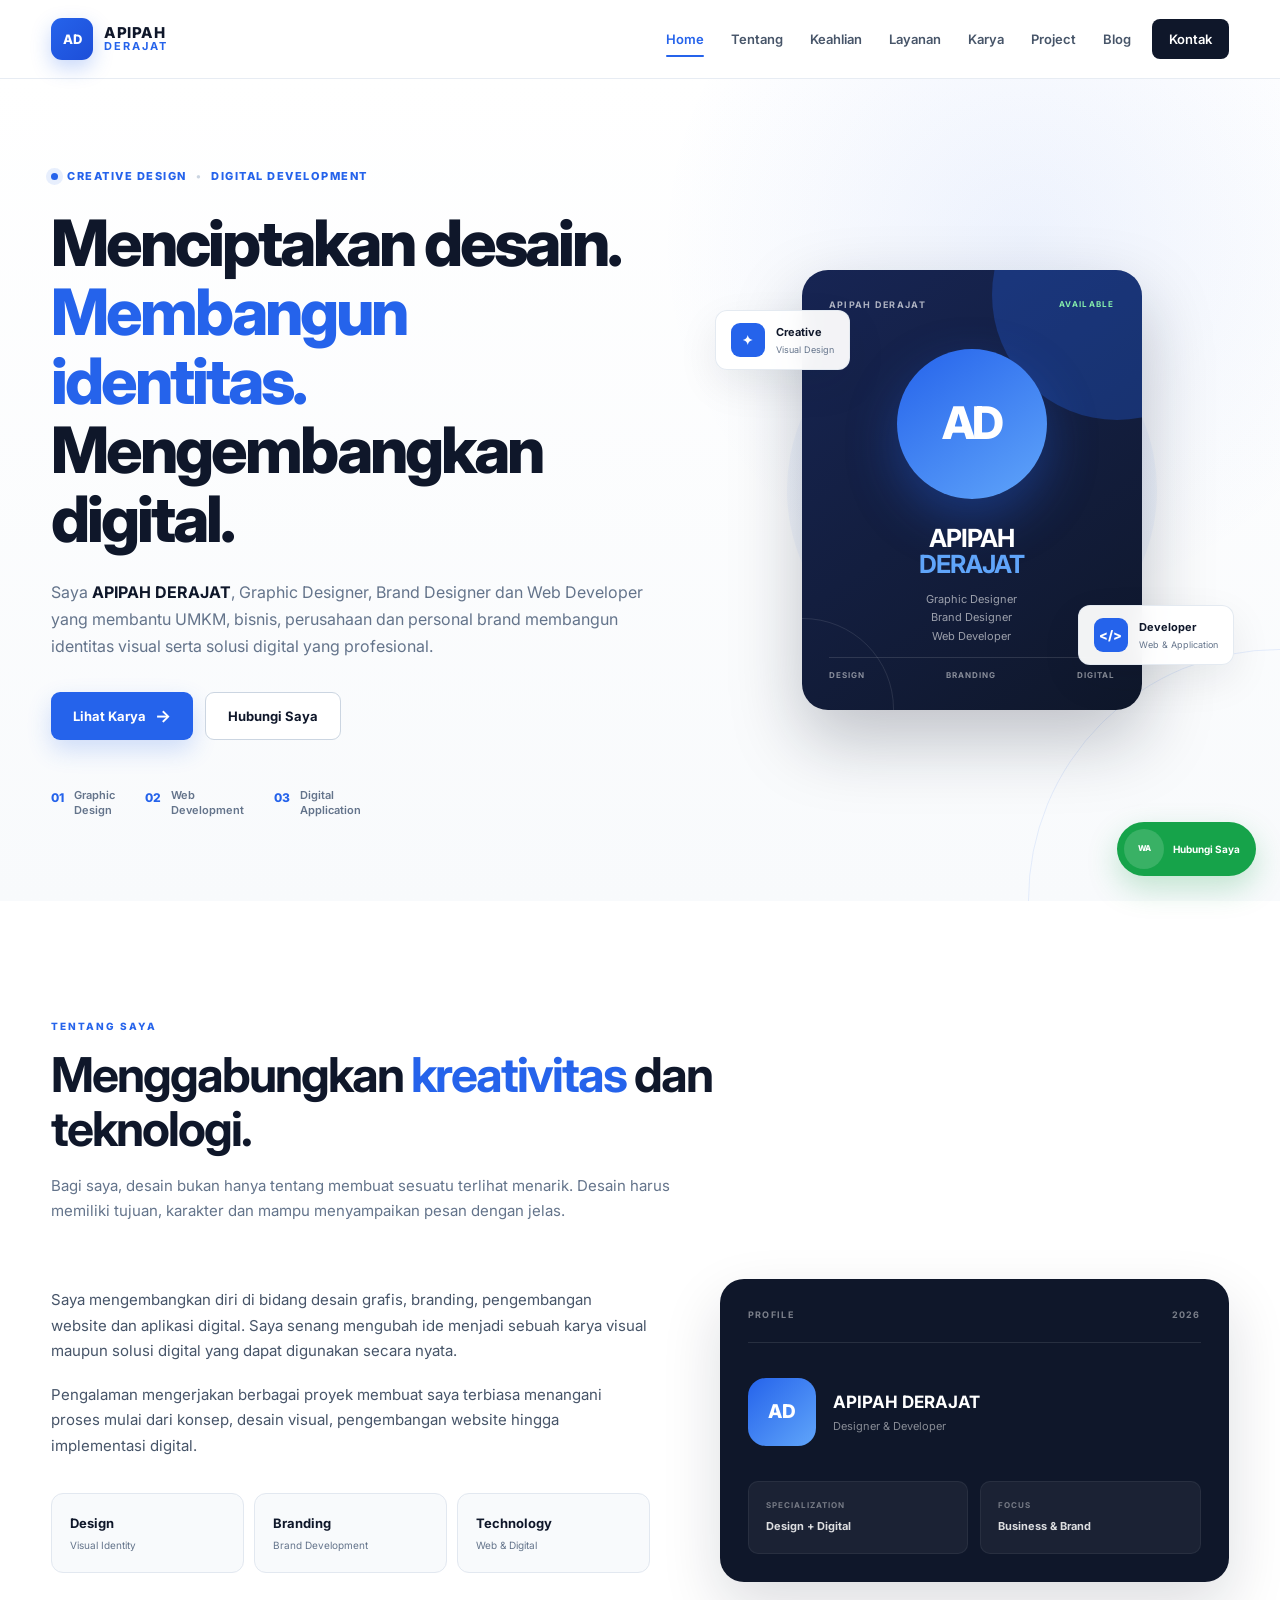
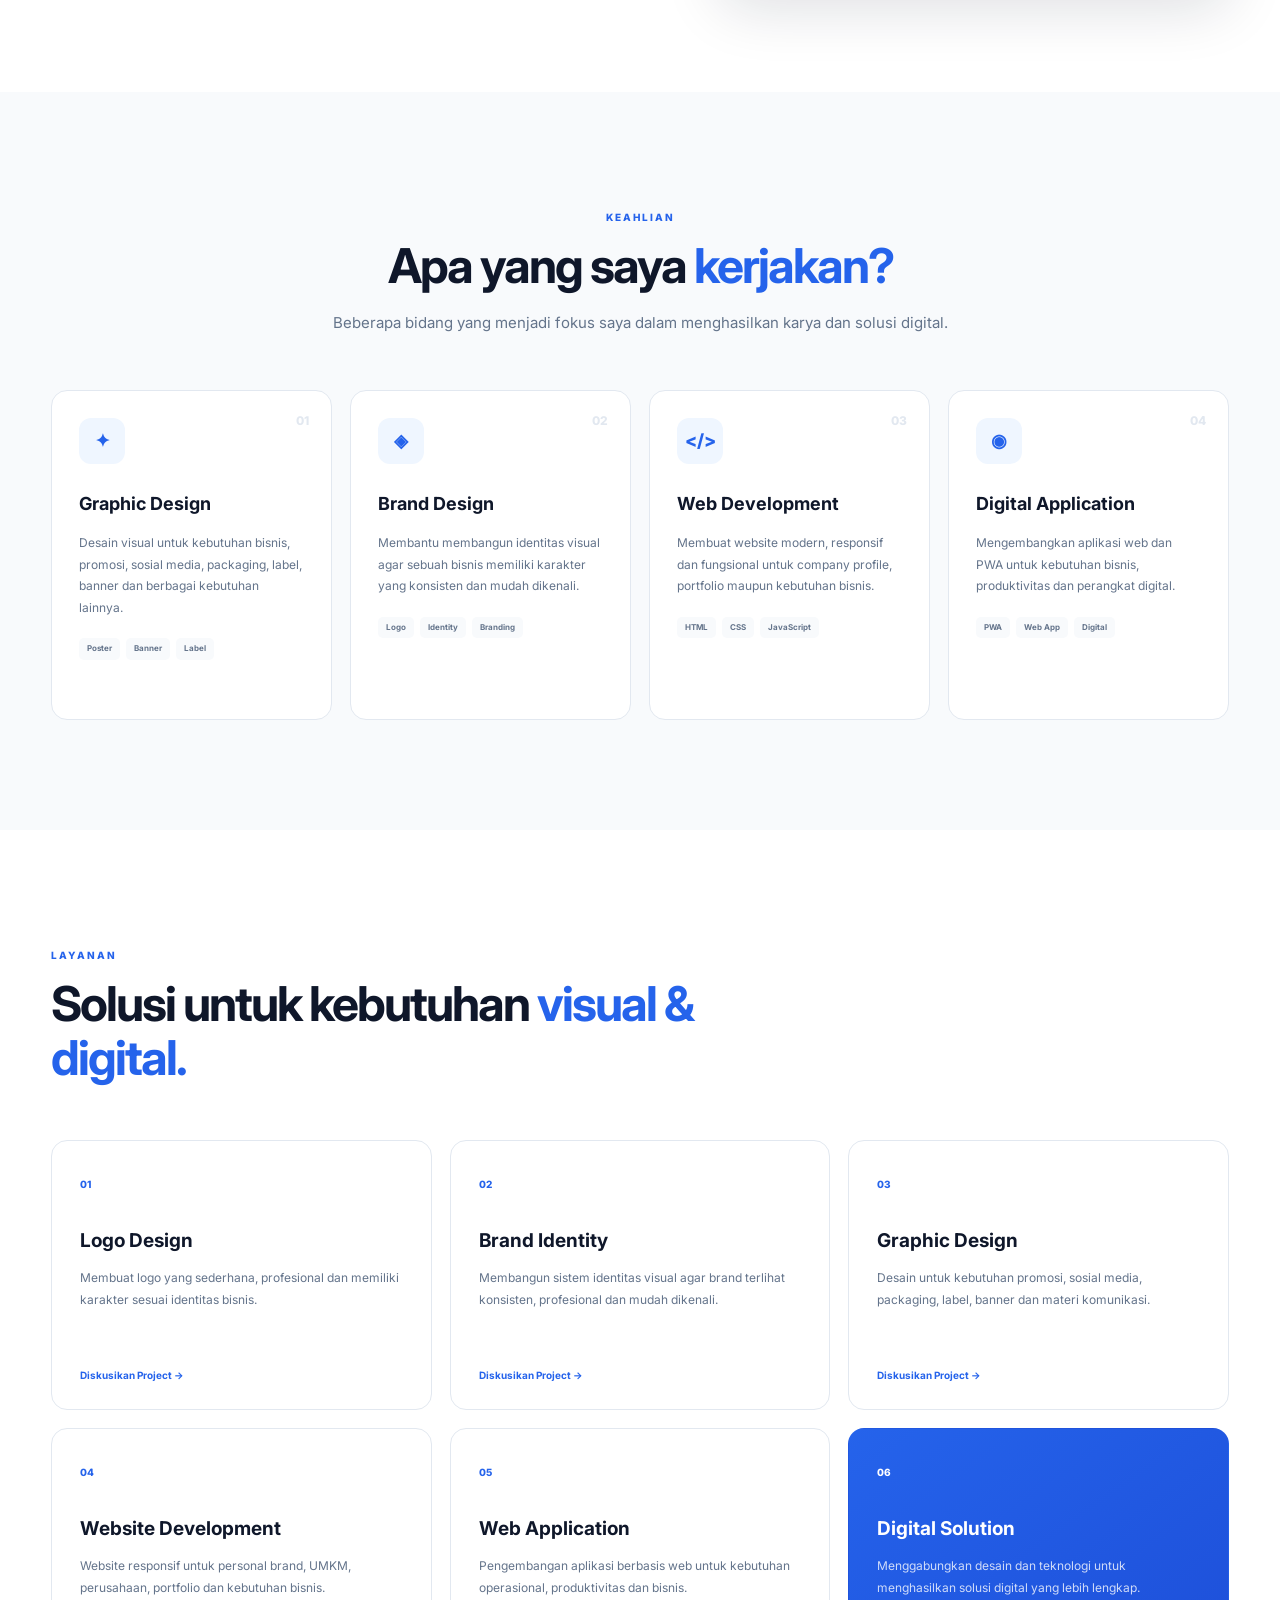
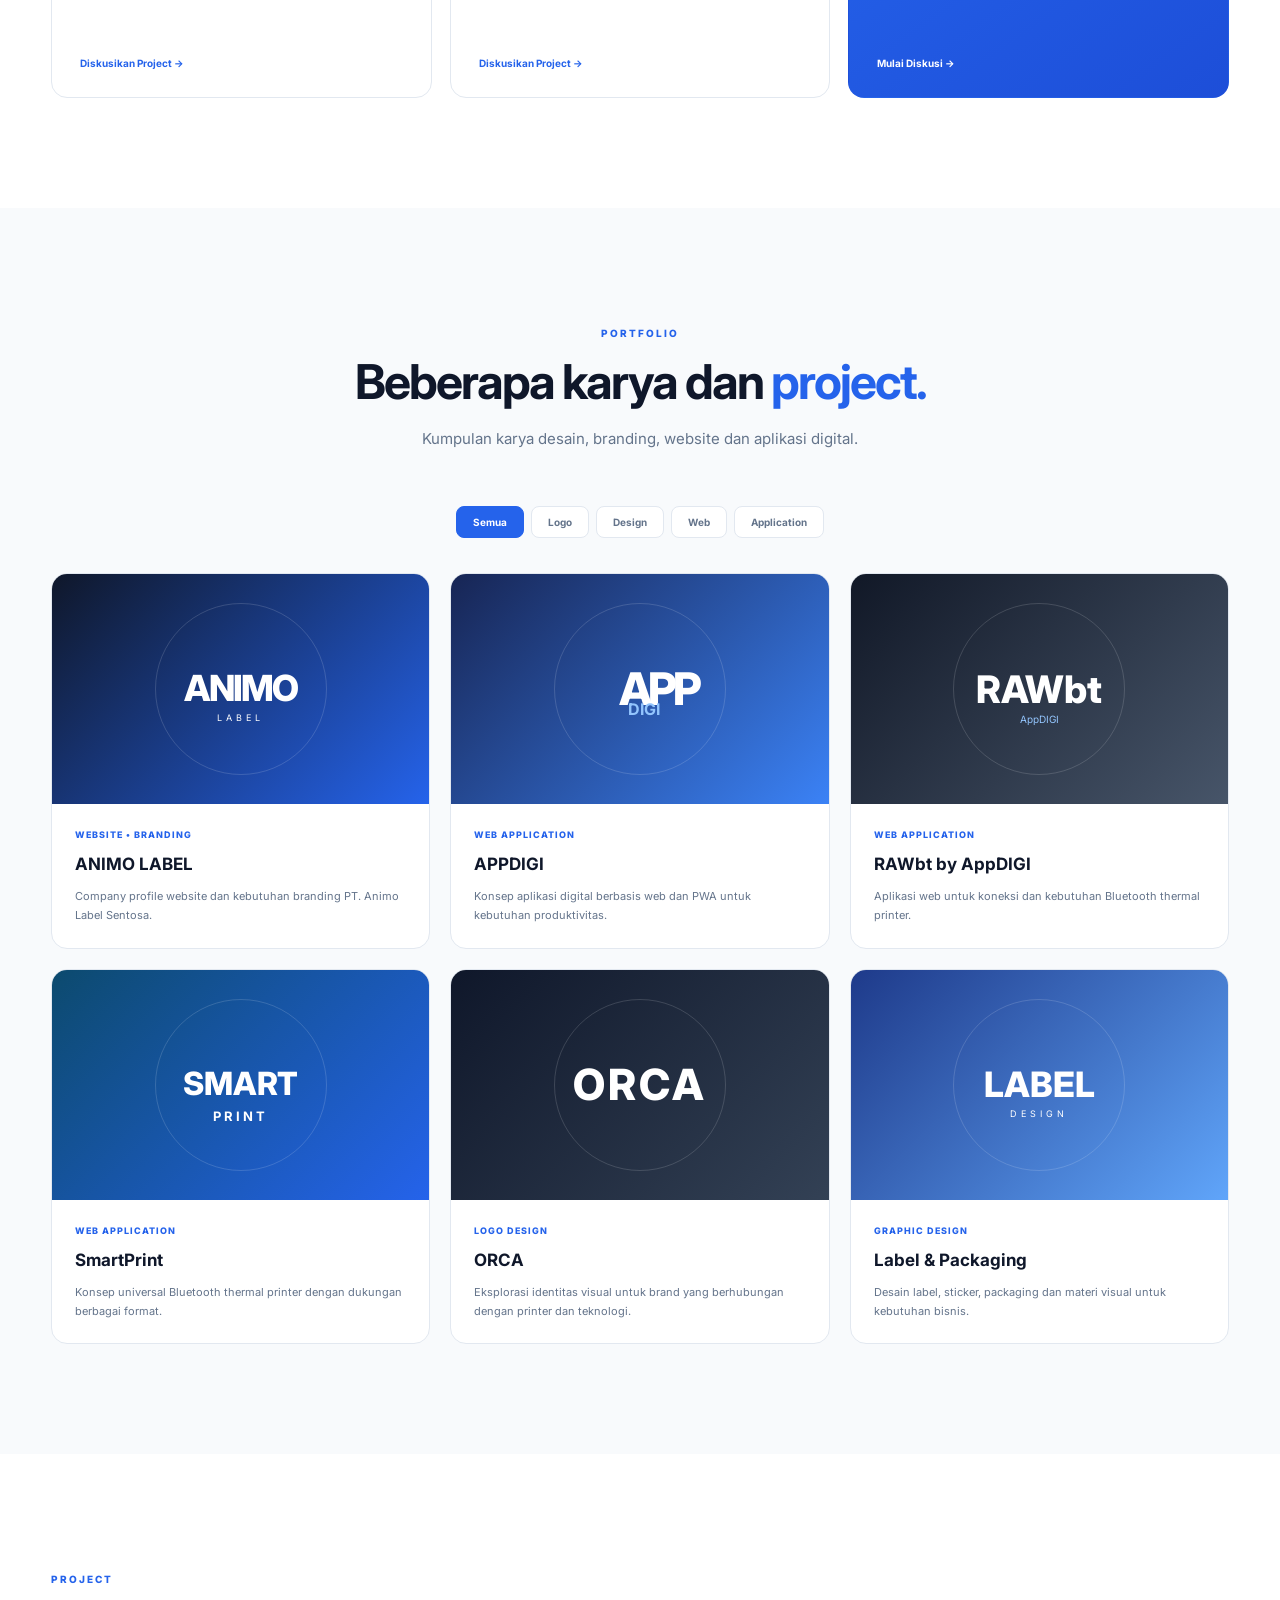
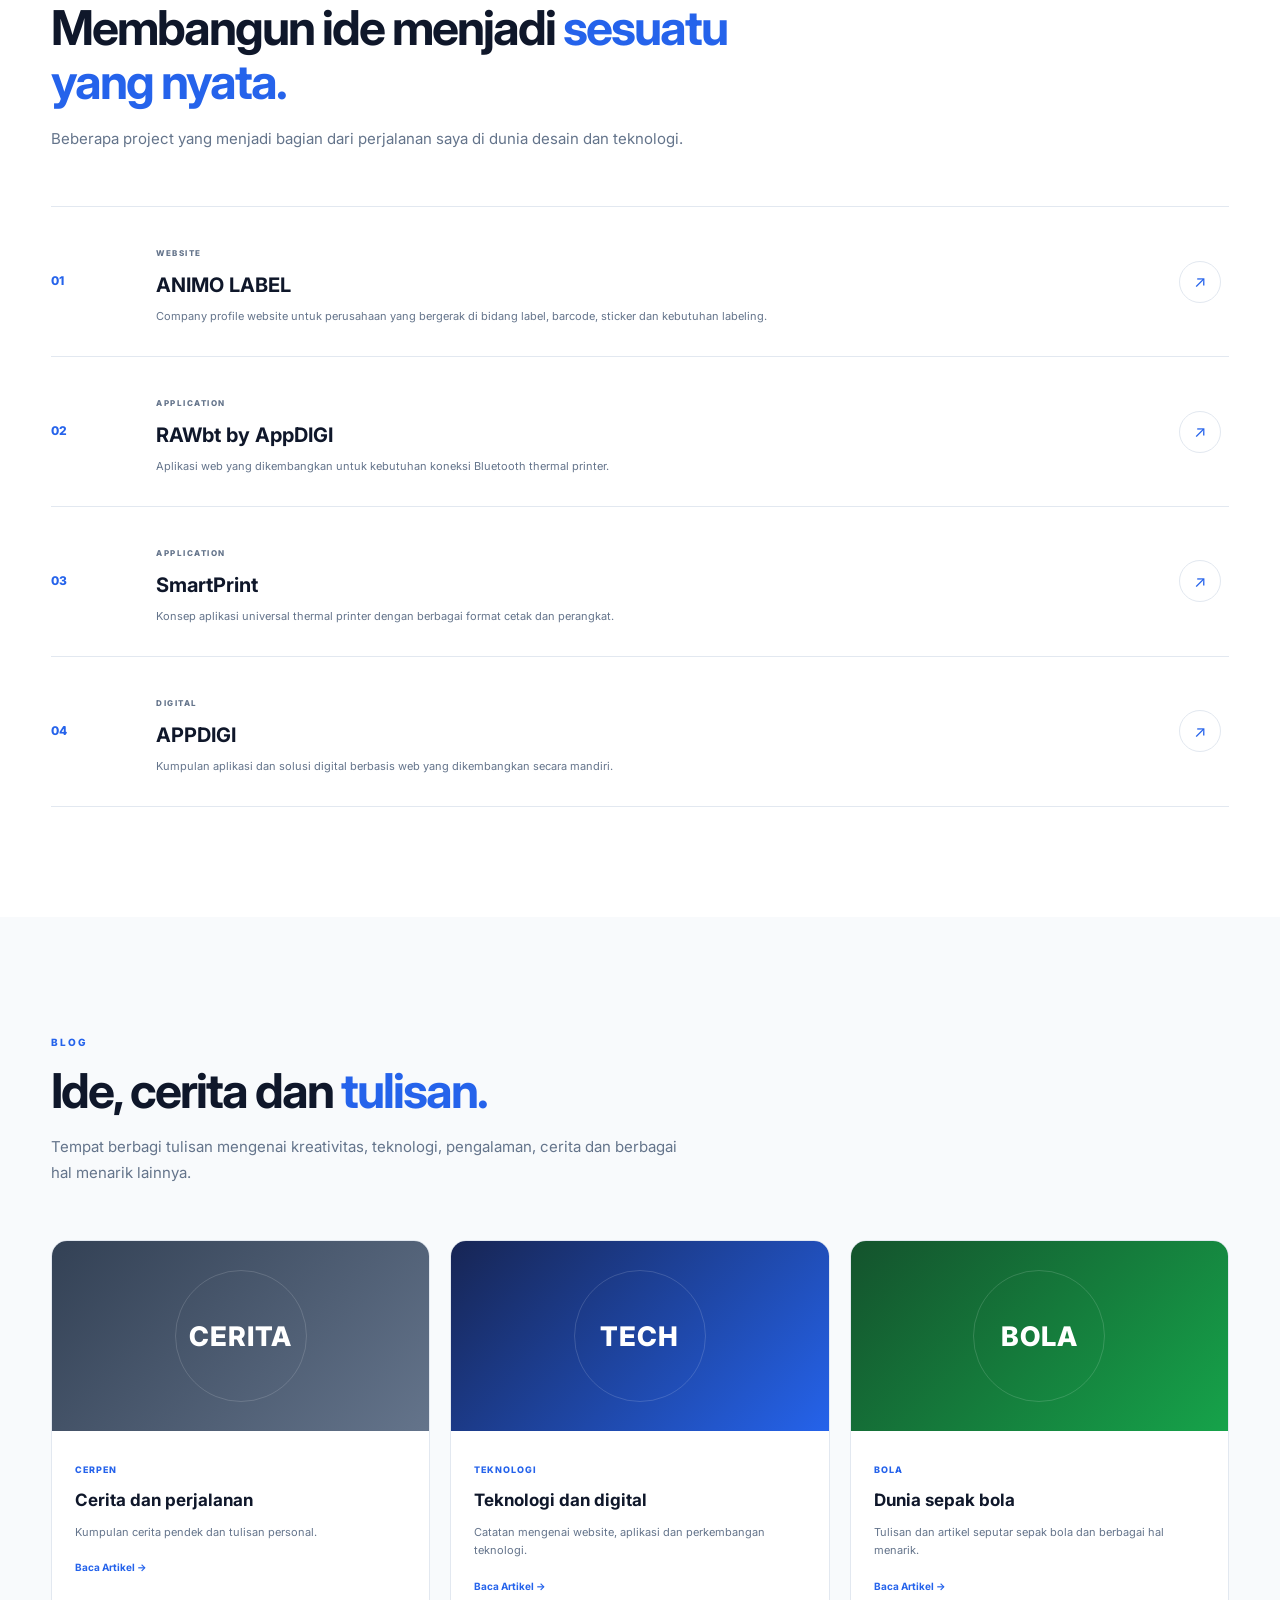
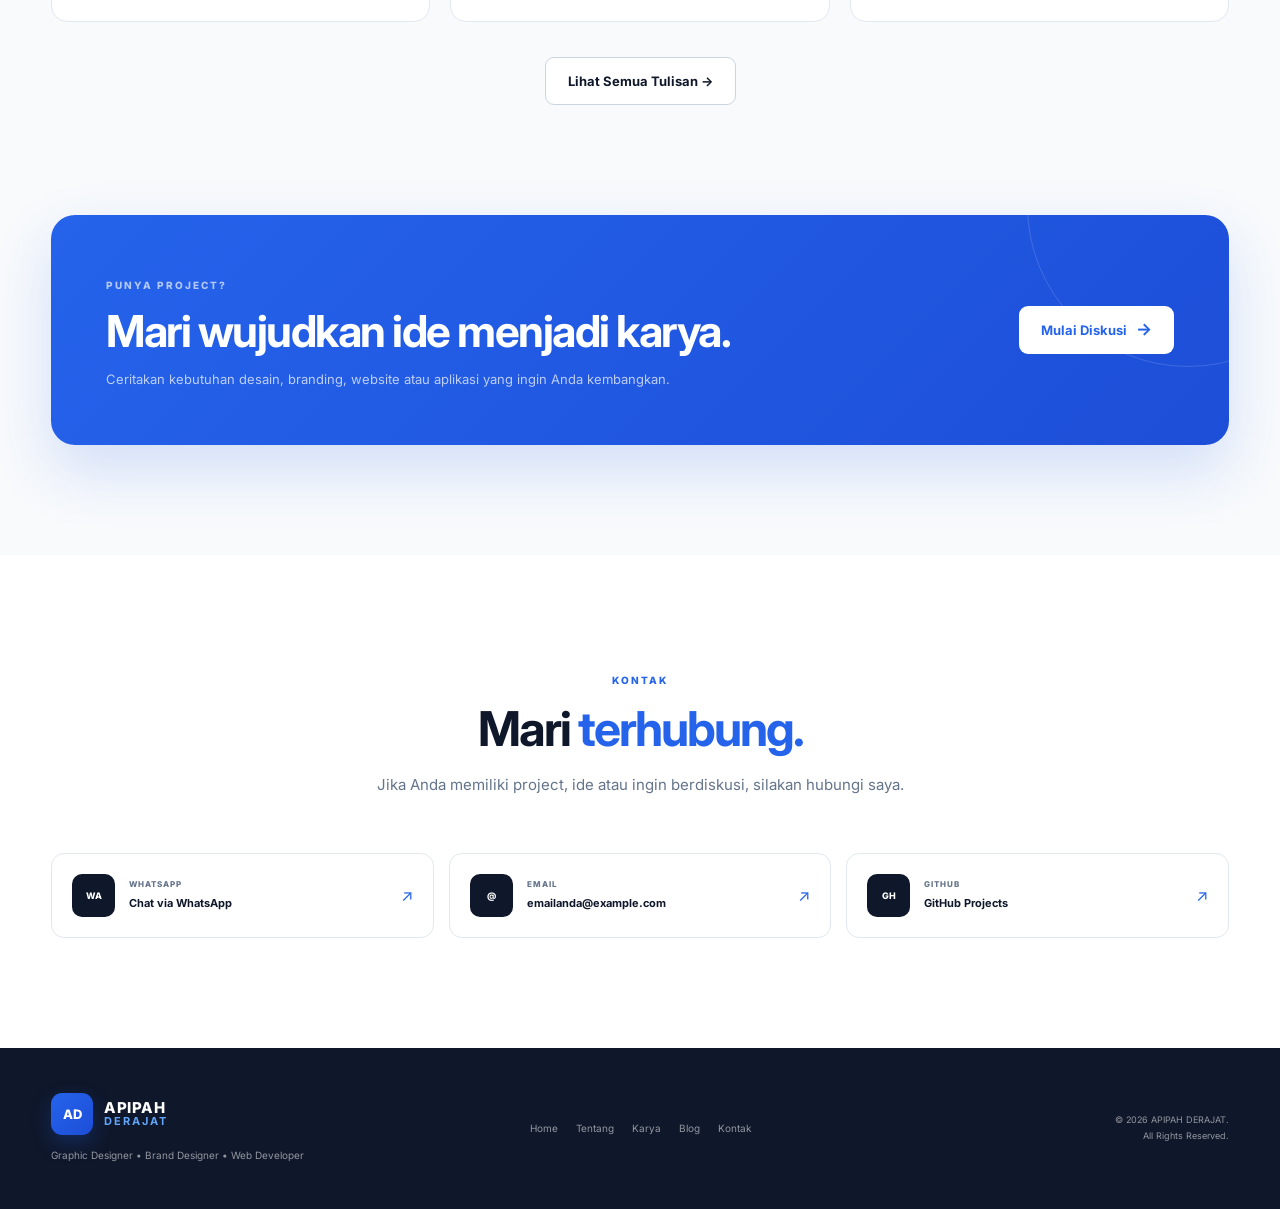
==== index.html @ fd5bb594 "Add files via upload" ====
<!DOCTYPE html>
<html lang="id">
<head>
    <meta charset="UTF-8">

    <meta name="viewport"
          content="width=device-width, initial-scale=1.0">

    <meta name="description"
          content="APIPAH DERAJAT - Graphic Designer, Brand Designer, Web Developer dan Digital Creator.">

    <meta name="keywords"
          content="Apipah Derajat, Graphic Designer, Brand Designer, Web Developer, Digital Creator, Logo Design, Branding, Website">

    <meta name="author"
          content="APIPAH DERAJAT">

    <meta name="theme-color"
          content="#2563eb">

    <title>
        APIPAH DERAJAT | Graphic Designer & Web Developer
    </title>

    <!--
    ============================================================
    GOOGLE FONT
    ============================================================
    -->

    <link rel="preconnect"
          href="https://fonts.googleapis.com">

    <link rel="preconnect"
          href="https://fonts.gstatic.com"
          crossorigin>

    <link href="https://fonts.googleapis.com/css2?family=Inter:wght@400;500;600;700;800&display=swap"
          rel="stylesheet">


    <!--
    ============================================================
    CSS
    ============================================================
    -->

    <link rel="stylesheet"
          href="style.css">

</head>


<body>


<!-- =========================================================
     HEADER
========================================================= -->

<header class="site-header">

    <div class="container header-container">


        <!-- BRAND -->

        <a href="#home"
           class="brand">

            <div class="brand-mark">
                AD
            </div>

            <div class="brand-text">

                <strong>
                    APIPAH
                </strong>

                <span>
                    DERAJAT
                </span>

            </div>

        </a>


        <!-- NAVIGATION -->

        <nav class="main-nav"
             id="mainNav">

            <a href="#home"
               class="nav-link active">
                Home
            </a>

            <a href="#tentang"
               class="nav-link">
                Tentang
            </a>

            <a href="#keahlian"
               class="nav-link">
                Keahlian
            </a>

            <a href="#layanan"
               class="nav-link">
                Layanan
            </a>

            <a href="#karya"
               class="nav-link">
                Karya
            </a>

            <a href="#project"
               class="nav-link">
                Project
            </a>

            <a href="blog.html"
               class="nav-link">
                Blog
            </a>

            <a href="#kontak"
               class="nav-link nav-contact">
                Kontak
            </a>

        </nav>


        <!-- MOBILE MENU -->

        <button class="menu-toggle"
                id="menuToggle"
                aria-label="Buka menu">

            <span></span>
            <span></span>
            <span></span>

        </button>

    </div>

</header>



<!-- =========================================================
     HERO
========================================================= -->

<main>


<section class="hero"
         id="home">

    <div class="container hero-container">


        <!-- HERO CONTENT -->

        <div class="hero-content">


            <div class="hero-eyebrow">

                <span class="eyebrow-dot"></span>

                CREATIVE DESIGN
                <span>•</span>
                DIGITAL DEVELOPMENT

            </div>


            <h1>

                Menciptakan desain.
                <span>
                    Membangun identitas.
                </span>
                Mengembangkan digital.

            </h1>


            <p class="hero-description">

                Saya <strong>APIPAH DERAJAT</strong>,
                Graphic Designer, Brand Designer dan Web Developer
                yang membantu UMKM, bisnis, perusahaan dan personal brand
                membangun identitas visual serta solusi digital yang
                profesional.

            </p>


            <!-- HERO BUTTON -->

            <div class="hero-actions">

                <a href="#karya"
                   class="btn btn-primary">

                    Lihat Karya

                    <span>→</span>

                </a>


                <a href="#kontak"
                   class="btn btn-outline">

                    Hubungi Saya

                </a>

            </div>


            <!-- HERO STATS -->

            <div class="hero-stats">


                <div class="hero-stat">

                    <strong>
                        01
                    </strong>

                    <span>
                        Graphic<br>
                        Design
                    </span>

                </div>


                <div class="hero-stat">

                    <strong>
                        02
                    </strong>

                    <span>
                        Web<br>
                        Development
                    </span>

                </div>


                <div class="hero-stat">

                    <strong>
                        03
                    </strong>

                    <span>
                        Digital<br>
                        Application
                    </span>

                </div>


            </div>

        </div>



        <!-- HERO VISUAL -->

        <div class="hero-visual">


            <div class="hero-glow"></div>


            <div class="profile-card">


                <div class="profile-top">

                    <span>
                        APIPAH DERAJAT
                    </span>

                    <span class="profile-status">
                        AVAILABLE
                    </span>

                </div>


                <div class="profile-logo">

                    <span>
                        AD
                    </span>

                </div>


                <div class="profile-name">

                    <h2>
                        APIPAH
                        <span>
                            DERAJAT
                        </span>
                    </h2>

                    <p>
                        Graphic Designer
                        <br>
                        Brand Designer
                        <br>
                        Web Developer
                    </p>

                </div>


                <div class="profile-line"></div>


                <div class="profile-footer">

                    <span>
                        DESIGN
                    </span>

                    <span>
                        BRANDING
                    </span>

                    <span>
                        DIGITAL
                    </span>

                </div>

            </div>


            <div class="floating-card card-one">

                <span class="floating-icon">
                    ✦
                </span>

                <div>
                    <strong>
                        Creative
                    </strong>

                    <small>
                        Visual Design
                    </small>
                </div>

            </div>


            <div class="floating-card card-two">

                <span class="floating-icon">
                    &lt;/&gt;
                </span>

                <div>
                    <strong>
                        Developer
                    </strong>

                    <small>
                        Web & Application
                    </small>
                </div>

            </div>


        </div>

    </div>

</section>



<!-- =========================================================
     ABOUT
========================================================= -->

<section class="section about-section"
         id="tentang">

    <div class="container">


        <div class="section-heading">

            <span class="section-label">
                TENTANG SAYA
            </span>

            <h2>
                Menggabungkan
                <span>
                    kreativitas
                </span>
                dan teknologi.
            </h2>

            <p>
                Bagi saya, desain bukan hanya tentang membuat sesuatu
                terlihat menarik. Desain harus memiliki tujuan,
                karakter dan mampu menyampaikan pesan dengan jelas.
            </p>

        </div>


        <div class="about-grid">


            <div class="about-text">

                <p>
                    Saya mengembangkan diri di bidang desain grafis,
                    branding, pengembangan website dan aplikasi digital.
                    Saya senang mengubah ide menjadi sebuah karya visual
                    maupun solusi digital yang dapat digunakan secara nyata.
                </p>

                <p>
                    Pengalaman mengerjakan berbagai proyek membuat saya
                    terbiasa menangani proses mulai dari konsep,
                    desain visual, pengembangan website hingga
                    implementasi digital.
                </p>


                <div class="about-highlights">

                    <div>

                        <strong>
                            Design
                        </strong>

                        <span>
                            Visual Identity
                        </span>

                    </div>


                    <div>

                        <strong>
                            Branding
                        </strong>

                        <span>
                            Brand Development
                        </span>

                    </div>


                    <div>

                        <strong>
                            Technology
                        </strong>

                        <span>
                            Web & Digital
                        </span>

                    </div>

                </div>

            </div>



            <div class="about-card">

                <div class="about-card-top">

                    <span>
                        PROFILE
                    </span>

                    <span>
                        2026
                    </span>

                </div>


                <div class="about-card-main">

                    <div class="about-avatar">
                        AD
                    </div>

                    <div>

                        <h3>
                            APIPAH DERAJAT
                        </h3>

                        <p>
                            Designer & Developer
                        </p>

                    </div>

                </div>


                <div class="about-card-info">

                    <div>

                        <span>
                            SPECIALIZATION
                        </span>

                        <strong>
                            Design + Digital
                        </strong>

                    </div>


                    <div>

                        <span>
                            FOCUS
                        </span>

                        <strong>
                            Business & Brand
                        </strong>

                    </div>

                </div>

            </div>

        </div>

    </div>

</section>



<!-- =========================================================
     KEAHLIAN
========================================================= -->

<section class="section skills-section"
         id="keahlian">

    <div class="container">


        <div class="section-heading center">

            <span class="section-label">
                KEAHLIAN
            </span>

            <h2>
                Apa yang saya
                <span>
                    kerjakan?
                </span>
            </h2>

            <p>
                Beberapa bidang yang menjadi fokus saya
                dalam menghasilkan karya dan solusi digital.
            </p>

        </div>


        <div class="skills-grid">


            <!-- SKILL 01 -->

            <div class="skill-card">

                <div class="skill-number">
                    01
                </div>

                <div class="skill-icon">
                    ✦
                </div>

                <h3>
                    Graphic Design
                </h3>

                <p>
                    Desain visual untuk kebutuhan bisnis,
                    promosi, sosial media, packaging,
                    label, banner dan berbagai kebutuhan lainnya.
                </p>

                <div class="skill-tags">

                    <span>
                        Poster
                    </span>

                    <span>
                        Banner
                    </span>

                    <span>
                        Label
                    </span>

                </div>

            </div>



            <!-- SKILL 02 -->

            <div class="skill-card">

                <div class="skill-number">
                    02
                </div>

                <div class="skill-icon">
                    ◈
                </div>

                <h3>
                    Brand Design
                </h3>

                <p>
                    Membantu membangun identitas visual
                    agar sebuah bisnis memiliki karakter
                    yang konsisten dan mudah dikenali.
                </p>

                <div class="skill-tags">

                    <span>
                        Logo
                    </span>

                    <span>
                        Identity
                    </span>

                    <span>
                        Branding
                    </span>

                </div>

            </div>



            <!-- SKILL 03 -->

            <div class="skill-card">

                <div class="skill-number">
                    03
                </div>

                <div class="skill-icon">
                    &lt;/&gt;
                </div>

                <h3>
                    Web Development
                </h3>

                <p>
                    Membuat website modern, responsif dan
                    fungsional untuk company profile,
                    portfolio maupun kebutuhan bisnis.
                </p>

                <div class="skill-tags">

                    <span>
                        HTML
                    </span>

                    <span>
                        CSS
                    </span>

                    <span>
                        JavaScript
                    </span>

                </div>

            </div>



            <!-- SKILL 04 -->

            <div class="skill-card">

                <div class="skill-number">
                    04
                </div>

                <div class="skill-icon">
                    ◉
                </div>

                <h3>
                    Digital Application
                </h3>

                <p>
                    Mengembangkan aplikasi web dan PWA
                    untuk kebutuhan bisnis, produktivitas
                    dan perangkat digital.
                </p>

                <div class="skill-tags">

                    <span>
                        PWA
                    </span>

                    <span>
                        Web App
                    </span>

                    <span>
                        Digital
                    </span>

                </div>

            </div>

        </div>

    </div>

</section>



<!-- =========================================================
     LAYANAN
========================================================= -->

<section class="section services-section"
         id="layanan">

    <div class="container">


        <div class="section-heading">

            <span class="section-label">
                LAYANAN
            </span>

            <h2>
                Solusi untuk kebutuhan
                <span>
                    visual & digital.
                </span>
            </h2>

        </div>


        <div class="services-grid">


            <div class="service-card">

                <span class="service-number">
                    01
                </span>

                <h3>
                    Logo Design
                </h3>

                <p>
                    Membuat logo yang sederhana,
                    profesional dan memiliki karakter
                    sesuai identitas bisnis.
                </p>

                <a href="#kontak">
                    Diskusikan Project →
                </a>

            </div>



            <div class="service-card">

                <span class="service-number">
                    02
                </span>

                <h3>
                    Brand Identity
                </h3>

                <p>
                    Membangun sistem identitas visual
                    agar brand terlihat konsisten,
                    profesional dan mudah dikenali.
                </p>

                <a href="#kontak">
                    Diskusikan Project →
                </a>

            </div>



            <div class="service-card">

                <span class="service-number">
                    03
                </span>

                <h3>
                    Graphic Design
                </h3>

                <p>
                    Desain untuk kebutuhan promosi,
                    sosial media, packaging, label,
                    banner dan materi komunikasi.
                </p>

                <a href="#kontak">
                    Diskusikan Project →
                </a>

            </div>



            <div class="service-card">

                <span class="service-number">
                    04
                </span>

                <h3>
                    Website Development
                </h3>

                <p>
                    Website responsif untuk personal brand,
                    UMKM, perusahaan, portfolio dan
                    kebutuhan bisnis.
                </p>

                <a href="#kontak">
                    Diskusikan Project →
                </a>

            </div>



            <div class="service-card">

                <span class="service-number">
                    05
                </span>

                <h3>
                    Web Application
                </h3>

                <p>
                    Pengembangan aplikasi berbasis web
                    untuk kebutuhan operasional,
                    produktivitas dan bisnis.
                </p>

                <a href="#kontak">
                    Diskusikan Project →
                </a>

            </div>



            <div class="service-card service-featured">

                <span class="service-number">
                    06
                </span>

                <h3>
                    Digital Solution
                </h3>

                <p>
                    Menggabungkan desain dan teknologi
                    untuk menghasilkan solusi digital
                    yang lebih lengkap.
                </p>

                <a href="#kontak">
                    Mulai Diskusi →
                </a>

            </div>

        </div>

    </div>

</section>



<!-- =========================================================
     PORTFOLIO / KARYA
========================================================= -->

<section class="section portfolio-section"
         id="karya">

    <div class="container">


        <div class="section-heading center">

            <span class="section-label">
                PORTFOLIO
            </span>

            <h2>
                Beberapa karya dan
                <span>
                    project.
                </span>
            </h2>

            <p>
                Kumpulan karya desain, branding,
                website dan aplikasi digital.
            </p>

        </div>


        <!-- FILTER -->

        <div class="portfolio-filter">

            <button class="filter-btn active"
                    data-filter="all">

                Semua

            </button>

            <button class="filter-btn"
                    data-filter="logo">

                Logo

            </button>

            <button class="filter-btn"
                    data-filter="design">

                Design

            </button>

            <button class="filter-btn"
                    data-filter="web">

                Web

            </button>

            <button class="filter-btn"
                    data-filter="application">

                Application

            </button>

        </div>



        <!-- PORTFOLIO GRID -->

        <div class="portfolio-grid">


            <!-- ANIMO LABEL -->

            <article class="portfolio-card"
                     data-category="web design">


                <div class="portfolio-image portfolio-animo">

                    <span>
                        ANIMO
                    </span>

                    <small>
                        LABEL
                    </small>

                </div>


                <div class="portfolio-content">

                    <div class="portfolio-meta">
                        Website • Branding
                    </div>

                    <h3>
                        ANIMO LABEL
                    </h3>

                    <p>
                        Company profile website
                        dan kebutuhan branding
                        PT. Animo Label Sentosa.
                    </p>

                </div>

            </article>



            <!-- APPDIGI -->

            <article class="portfolio-card"
                     data-category="application web">


                <div class="portfolio-image portfolio-app">

                    <span>
                        APP
                    </span>

                    <strong>
                        DIGI
                    </strong>

                </div>


                <div class="portfolio-content">

                    <div class="portfolio-meta">
                        Web Application
                    </div>

                    <h3>
                        APPDIGI
                    </h3>

                    <p>
                        Konsep aplikasi digital
                        berbasis web dan PWA
                        untuk kebutuhan produktivitas.
                    </p>

                </div>

            </article>



            <!-- RAWBT -->

            <article class="portfolio-card"
                     data-category="application">


                <div class="portfolio-image portfolio-rawbt">

                    <span>
                        RAWbt
                    </span>

                    <small>
                        AppDIGI
                    </small>

                </div>


                <div class="portfolio-content">

                    <div class="portfolio-meta">
                        Web Application
                    </div>

                    <h3>
                        RAWbt by AppDIGI
                    </h3>

                    <p>
                        Aplikasi web untuk koneksi
                        dan kebutuhan Bluetooth
                        thermal printer.
                    </p>

                </div>

            </article>



            <!-- SMARTPRINT -->

            <article class="portfolio-card"
                     data-category="application">


                <div class="portfolio-image portfolio-smart">

                    <span>
                        SMART
                    </span>

                    <strong>
                        PRINT
                    </strong>

                </div>


                <div class="portfolio-content">

                    <div class="portfolio-meta">
                        Web Application
                    </div>

                    <h3>
                        SmartPrint
                    </h3>

                    <p>
                        Konsep universal Bluetooth
                        thermal printer dengan
                        dukungan berbagai format.
                    </p>

                </div>

            </article>



            <!-- ORCA -->

            <article class="portfolio-card"
                     data-category="logo design">


                <div class="portfolio-image portfolio-orca">

                    <span>
                        ORCA
                    </span>

                </div>


                <div class="portfolio-content">

                    <div class="portfolio-meta">
                        Logo Design
                    </div>

                    <h3>
                        ORCA
                    </h3>

                    <p>
                        Eksplorasi identitas visual
                        untuk brand yang berhubungan
                        dengan printer dan teknologi.
                    </p>

                </div>

            </article>



            <!-- LABEL DESIGN -->

            <article class="portfolio-card"
                     data-category="design">


                <div class="portfolio-image portfolio-label">

                    <span>
                        LABEL
                    </span>

                    <small>
                        DESIGN
                    </small>

                </div>


                <div class="portfolio-content">

                    <div class="portfolio-meta">
                        Graphic Design
                    </div>

                    <h3>
                        Label & Packaging
                    </h3>

                    <p>
                        Desain label, sticker,
                        packaging dan materi visual
                        untuk kebutuhan bisnis.
                    </p>

                </div>

            </article>

        </div>

    </div>

</section>



<!-- =========================================================
     PROJECT
========================================================= -->

<section class="section project-section"
         id="project">

    <div class="container">


        <div class="section-heading">

            <span class="section-label">
                PROJECT
            </span>

            <h2>
                Membangun ide menjadi
                <span>
                    sesuatu yang nyata.
                </span>
            </h2>

            <p>
                Beberapa project yang menjadi bagian
                dari perjalanan saya di dunia desain
                dan teknologi.
            </p>

        </div>


        <div class="project-list">


            <!-- PROJECT 01 -->

            <div class="project-item">

                <div class="project-number">
                    01
                </div>

                <div class="project-info">

                    <span>
                        WEBSITE
                    </span>

                    <h3>
                        ANIMO LABEL
                    </h3>

                    <p>
                        Company profile website
                        untuk perusahaan yang bergerak
                        di bidang label, barcode,
                        sticker dan kebutuhan labeling.
                    </p>

                </div>

                <div class="project-arrow">
                    ↗
                </div>

            </div>



            <!-- PROJECT 02 -->

            <div class="project-item">

                <div class="project-number">
                    02
                </div>

                <div class="project-info">

                    <span>
                        APPLICATION
                    </span>

                    <h3>
                        RAWbt by AppDIGI
                    </h3>

                    <p>
                        Aplikasi web yang dikembangkan
                        untuk kebutuhan koneksi
                        Bluetooth thermal printer.
                    </p>

                </div>

                <div class="project-arrow">
                    ↗
                </div>

            </div>



            <!-- PROJECT 03 -->

            <div class="project-item">

                <div class="project-number">
                    03
                </div>

                <div class="project-info">

                    <span>
                        APPLICATION
                    </span>

                    <h3>
                        SmartPrint
                    </h3>

                    <p>
                        Konsep aplikasi universal
                        thermal printer dengan berbagai
                        format cetak dan perangkat.
                    </p>

                </div>

                <div class="project-arrow">
                    ↗
                </div>

            </div>



            <!-- PROJECT 04 -->

            <div class="project-item">

                <div class="project-number">
                    04
                </div>

                <div class="project-info">

                    <span>
                        DIGITAL
                    </span>

                    <h3>
                        APPDIGI
                    </h3>

                    <p>
                        Kumpulan aplikasi dan solusi
                        digital berbasis web yang
                        dikembangkan secara mandiri.
                    </p>

                </div>

                <div class="project-arrow">
                    ↗
                </div>

            </div>

        </div>

    </div>

</section>



<!-- =========================================================
     BLOG PREVIEW
========================================================= -->

<section class="section blog-section"
         id="blog">

    <div class="container">


        <div class="section-heading">

            <span class="section-label">
                BLOG
            </span>

            <h2>
                Ide, cerita dan
                <span>
                    tulisan.
                </span>
            </h2>

            <p>
                Tempat berbagi tulisan mengenai
                kreativitas, teknologi, pengalaman,
                cerita dan berbagai hal menarik lainnya.
            </p>

        </div>


        <div class="blog-grid">


            <!-- CERITA -->

            <article class="blog-card">

                <div class="blog-image blog-story">

                    <span>
                        CERITA
                    </span>

                </div>

                <div class="blog-content">

                    <span class="blog-category">
                        Cerpen
                    </span>

                    <h3>
                        Cerita dan perjalanan
                    </h3>

                    <p>
                        Kumpulan cerita pendek
                        dan tulisan personal.
                    </p>

                    <a href="blog.html">
                        Baca Artikel →
                    </a>

                </div>

            </article>



            <!-- TEKNOLOGI -->

            <article class="blog-card">

                <div class="blog-image blog-tech">

                    <span>
                        TECH
                    </span>

                </div>

                <div class="blog-content">

                    <span class="blog-category">
                        Teknologi
                    </span>

                    <h3>
                        Teknologi dan digital
                    </h3>

                    <p>
                        Catatan mengenai website,
                        aplikasi dan perkembangan teknologi.
                    </p>

                    <a href="blog.html">
                        Baca Artikel →
                    </a>

                </div>

            </article>



            <!-- BOLA -->

            <article class="blog-card">

                <div class="blog-image blog-football">

                    <span>
                        BOLA
                    </span>

                </div>

                <div class="blog-content">

                    <span class="blog-category">
                        Bola
                    </span>

                    <h3>
                        Dunia sepak bola
                    </h3>

                    <p>
                        Tulisan dan artikel seputar
                        sepak bola dan berbagai hal menarik.
                    </p>

                    <a href="blog.html">
                        Baca Artikel →
                    </a>

                </div>

            </article>

        </div>


        <div class="blog-more">

            <a href="blog.html"
               class="btn btn-outline">

                Lihat Semua Tulisan →

            </a>

        </div>

    </div>

</section>



<!-- =========================================================
     CTA
========================================================= -->

<section class="cta-section">

    <div class="container">

        <div class="cta-box">


            <div>

                <span class="section-label">
                    PUNYA PROJECT?
                </span>

                <h2>
                    Mari wujudkan ide
                    menjadi karya.
                </h2>

                <p>
                    Ceritakan kebutuhan desain,
                    branding, website atau aplikasi
                    yang ingin Anda kembangkan.
                </p>

            </div>


            <a href="#kontak"
               class="btn btn-light">

                Mulai Diskusi
                <span>→</span>

            </a>

        </div>

    </div>

</section>



<!-- =========================================================
     CONTACT
========================================================= -->

<section class="section contact-section"
         id="kontak">

    <div class="container">


        <div class="section-heading center">

            <span class="section-label">
                KONTAK
            </span>

            <h2>
                Mari
                <span>
                    terhubung.
                </span>
            </h2>

            <p>
                Jika Anda memiliki project,
                ide atau ingin berdiskusi,
                silakan hubungi saya.
            </p>

        </div>


        <div class="contact-grid">


            <!-- WHATSAPP -->

            <a href="https://wa.me/6280000000000"
               class="contact-card"
               target="_blank"
               rel="noopener noreferrer">

                <div class="contact-icon">
                    WA
                </div>

                <div>

                    <span>
                        WHATSAPP
                    </span>

                    <strong>
                        Chat via WhatsApp
                    </strong>

                </div>

                <span class="contact-arrow">
                    ↗
                </span>

            </a>



            <!-- EMAIL -->

            <a href="mailto:emailanda@example.com"
               class="contact-card">

                <div class="contact-icon">
                    @
                </div>

                <div>

                    <span>
                        EMAIL
                    </span>

                    <strong>
                        emailanda@example.com
                    </strong>

                </div>

                <span class="contact-arrow">
                    ↗
                </span>

            </a>



            <!-- GITHUB -->

            <a href="https://github.com/"
               class="contact-card"
               target="_blank"
               rel="noopener noreferrer">

                <div class="contact-icon">
                    GH
                </div>

                <div>

                    <span>
                        GITHUB
                    </span>

                    <strong>
                        GitHub Projects
                    </strong>

                </div>

                <span class="contact-arrow">
                    ↗
                </span>

            </a>

        </div>

    </div>

</section>


</main>



<!-- =========================================================
     FOOTER
========================================================= -->

<footer class="site-footer">

    <div class="container footer-container">


        <div class="footer-brand">

            <a href="#home"
               class="brand">

                <div class="brand-mark">
                    AD
                </div>

                <div class="brand-text">

                    <strong>
                        APIPAH
                    </strong>

                    <span>
                        DERAJAT
                    </span>

                </div>

            </a>


            <p>
                Graphic Designer • Brand Designer
                • Web Developer
            </p>

        </div>



        <div class="footer-links">

            <a href="#home">
                Home
            </a>

            <a href="#tentang">
                Tentang
            </a>

            <a href="#karya">
                Karya
            </a>

            <a href="blog.html">
                Blog
            </a>

            <a href="#kontak">
                Kontak
            </a>

        </div>



        <div class="footer-copy">

            © <span id="currentYear"></span>
            APIPAH DERAJAT.

            <br>

            All Rights Reserved.

        </div>

    </div>

</footer>



<!-- =========================================================
     FLOATING WHATSAPP
========================================================= -->

<a href="https://wa.me/6280000000000"
   class="floating-whatsapp"
   target="_blank"
   rel="noopener noreferrer"
   aria-label="Hubungi melalui WhatsApp">

    <span class="wa-icon">
        WA
    </span>

    <span class="wa-text">
        Hubungi Saya
    </span>

</a>



<!-- =========================================================
     JAVASCRIPT
========================================================= -->

<script src="script.js"></script>


</body>
</html>
---- style.css ----
/* =========================================================
   APIPAH DERAJAT
   PERSONAL WEBSITE
   STYLE.CSS
========================================================= */


/* =========================================================
   ROOT / VARIABLES
========================================================= */

:root {

    --blue: #2563eb;
    --blue-dark: #1d4ed8;
    --blue-light: #eff6ff;

    --navy: #0f172a;
    --dark: #111827;

    --text: #1f2937;
    --text-light: #475569;
    --muted: #64748b;

    --white: #ffffff;
    --light: #f8fafc;
    --light-blue: #f1f5f9;

    --line: #e2e8f0;
    --line-dark: #cbd5e1;

    --success: #16a34a;

    --shadow-sm:
        0 4px 15px rgba(15, 23, 42, 0.06);

    --shadow:
        0 15px 40px rgba(15, 23, 42, 0.08);

    --shadow-lg:
        0 25px 60px rgba(15, 23, 42, 0.14);

    --radius-sm: 10px;
    --radius: 16px;
    --radius-lg: 24px;

    --container: 1200px;

    --transition:
        all 0.3s ease;

}


/* =========================================================
   RESET
========================================================= */

* {
    margin: 0;
    padding: 0;
    box-sizing: border-box;
}


html {
    scroll-behavior: smooth;
}


body {

    font-family:
        "Inter",
        Arial,
        Helvetica,
        sans-serif;

    color: var(--text);

    background: var(--white);

    line-height: 1.7;

    overflow-x: hidden;

}


img {
    max-width: 100%;
    display: block;
}


a {
    text-decoration: none;
    color: inherit;
}


button,
input,
textarea,
select {
    font-family: inherit;
}


button {
    border: none;
    cursor: pointer;
}


/* =========================================================
   CONTAINER
========================================================= */

.container {

    width: min(
        92%,
        var(--container)
    );

    margin: 0 auto;

}


/* =========================================================
   HEADER
========================================================= */

.site-header {

    position: sticky;

    top: 0;

    z-index: 9999;

    width: 100%;

    background:
        rgba(255, 255, 255, 0.94);

    border-bottom:
        1px solid rgba(226, 232, 240, 0.8);

    backdrop-filter:
        blur(15px);

    -webkit-backdrop-filter:
        blur(15px);

}


.header-container {

    min-height: 78px;

    display: flex;

    align-items: center;

    justify-content: space-between;

}


/* =========================================================
   BRAND
========================================================= */

.brand {

    display: inline-flex;

    align-items: center;

    gap: 11px;

    flex-shrink: 0;

}


.brand-mark {

    width: 42px;
    height: 42px;

    display: flex;

    align-items: center;
    justify-content: center;

    border-radius: 11px;

    color: var(--white);

    font-size: 13px;

    font-weight: 800;

    letter-spacing: -0.5px;

    background:
        linear-gradient(
            135deg,
            var(--blue),
            var(--blue-dark)
        );

    box-shadow:
        0 8px 20px
        rgba(37, 99, 235, 0.25);

}


.brand-text {

    display: flex;

    flex-direction: column;

    line-height: 1.05;

}


.brand-text strong {

    color: var(--navy);

    font-size: 15px;

    font-weight: 800;

    letter-spacing: 0.5px;

}


.brand-text span {

    color: var(--blue);

    font-size: 11px;

    font-weight: 700;

    letter-spacing: 2px;

}


/* =========================================================
   NAVIGATION
========================================================= */

.main-nav {

    display: flex;

    align-items: center;

    gap: 5px;

}


.nav-link {

    position: relative;

    padding: 9px 11px;

    color: var(--text-light);

    font-size: 13px;

    font-weight: 600;

    transition: var(--transition);

}


.nav-link::after {

    content: "";

    position: absolute;

    left: 11px;

    right: 11px;

    bottom: 2px;

    height: 2px;

    background: var(--blue);

    border-radius: 10px;

    transform:
        scaleX(0);

    transform-origin:
        center;

    transition:
        transform 0.3s ease;

}


.nav-link:hover,
.nav-link.active {

    color: var(--blue);

}


.nav-link:hover::after,
.nav-link.active::after {

    transform:
        scaleX(1);

}


.nav-contact {

    margin-left: 5px;

    padding:
        9px 17px;

    color: var(--white) !important;

    background:
        var(--navy);

    border-radius: 8px;

}


.nav-contact::after {
    display: none;
}


.nav-contact:hover {

    background:
        var(--blue);

    transform:
        translateY(-1px);

}


/* =========================================================
   MOBILE MENU BUTTON
========================================================= */

.menu-toggle {

    display: none;

    width: 42px;
    height: 42px;

    padding: 9px;

    background:
        var(--light);

    border:
        1px solid var(--line);

    border-radius: 10px;

}


.menu-toggle span {

    display: block;

    width: 100%;

    height: 2px;

    margin: 5px 0;

    background:
        var(--navy);

    border-radius: 10px;

    transition:
        var(--transition);

}


/* =========================================================
   HERO
========================================================= */

.hero {

    position: relative;

    min-height:
        calc(100vh - 78px);

    display: flex;

    align-items: center;

    overflow: hidden;

    background:

        radial-gradient(
            circle at 80% 20%,
            rgba(37, 99, 235, 0.08),
            transparent 30%
        ),

        linear-gradient(
            180deg,
            #ffffff 0%,
            #f8fafc 100%
        );

}


.hero::before {

    content: "";

    position: absolute;

    width: 500px;
    height: 500px;

    right: -250px;
    bottom: -250px;

    border-radius: 50%;

    border:
        1px solid
        rgba(37, 99, 235, 0.1);

}


.hero-container {

    min-height:
        calc(100vh - 78px);

    display: grid;

    grid-template-columns:
        1.08fr
        0.92fr;

    align-items: center;

    gap: 60px;

    padding:
        70px 0;

}


/* =========================================================
   HERO CONTENT
========================================================= */

.hero-eyebrow {

    display: inline-flex;

    align-items: center;

    gap: 9px;

    margin-bottom: 22px;

    color: var(--blue);

    font-size: 11px;

    font-weight: 800;

    letter-spacing: 1.5px;

}


.eyebrow-dot {

    width: 7px;
    height: 7px;

    border-radius: 50%;

    background:
        var(--blue);

    box-shadow:
        0 0 0 5px
        rgba(37, 99, 235, 0.1);

}


.hero-eyebrow span:not(.eyebrow-dot) {

    color: var(--line-dark);

}


.hero h1 {

    max-width: 760px;

    color: var(--navy);

    font-size:
        clamp(
            42px,
            5vw,
            72px
        );

    line-height: 1.08;

    letter-spacing: -3px;

    font-weight: 800;

}


.hero h1 > span {

    display: block;

    color: var(--blue);

}


.hero-description {

    max-width: 650px;

    margin-top: 25px;

    color: var(--muted);

    font-size: 16px;

}


.hero-description strong {

    color: var(--navy);

    font-weight: 700;

}


/* =========================================================
   HERO BUTTONS
========================================================= */

.hero-actions {

    display: flex;

    flex-wrap: wrap;

    gap: 12px;

    margin-top: 32px;

}


.btn {

    display: inline-flex;

    align-items: center;

    justify-content: center;

    gap: 9px;

    min-height: 48px;

    padding:
        0 22px;

    border-radius: 9px;

    font-size: 13px;

    font-weight: 700;

    transition:
        var(--transition);

}


.btn-primary {

    color: var(--white);

    background:
        var(--blue);

    box-shadow:
        0 10px 25px
        rgba(37, 99, 235, 0.2);

}


.btn-primary:hover {

    background:
        var(--blue-dark);

    transform:
        translateY(-2px);

    box-shadow:
        0 15px 30px
        rgba(37, 99, 235, 0.25);

}


.btn-outline {

    color: var(--navy);

    background:
        var(--white);

    border:
        1px solid var(--line-dark);

}


.btn-outline:hover {

    color: var(--blue);

    border-color:
        var(--blue);

    transform:
        translateY(-2px);

}


.btn-light {

    color: var(--blue);

    background:
        var(--white);

}


.btn-light:hover {

    background:
        var(--blue-light);

    transform:
        translateY(-2px);

}


.btn span {
    font-size: 17px;
}


/* =========================================================
   HERO STATS
========================================================= */

.hero-stats {

    display: flex;

    flex-wrap: wrap;

    gap: 30px;

    margin-top: 48px;

}


.hero-stat {

    display: flex;

    align-items: flex-start;

    gap: 10px;

}


.hero-stat strong {

    color: var(--blue);

    font-size: 12px;

    font-weight: 800;

}


.hero-stat span {

    color: var(--muted);

    font-size: 11px;

    font-weight: 600;

    line-height: 1.4;

}


/* =========================================================
   HERO VISUAL
========================================================= */

.hero-visual {

    position: relative;

    min-height: 530px;

    display: flex;

    align-items: center;

    justify-content: center;

}


.hero-glow {

    position: absolute;

    width: 370px;
    height: 370px;

    border-radius: 50%;

    background:
        radial-gradient(
            circle,
            rgba(37, 99, 235, 0.15),
            rgba(37, 99, 235, 0)
        );

}


/* =========================================================
   PROFILE CARD
========================================================= */

.profile-card {

    position: relative;

    z-index: 2;

    width: 340px;

    min-height: 440px;

    padding: 27px;

    display: flex;

    flex-direction: column;

    justify-content: space-between;

    color: var(--white);

    background:

        linear-gradient(
            145deg,
            #172554,
            #0f172a
        );

    border-radius:
        26px;

    box-shadow:
        0 30px 70px
        rgba(15, 23, 42, 0.25);

    overflow: hidden;

}


.profile-card::before {

    content: "";

    position: absolute;

    width: 250px;
    height: 250px;

    top: -100px;
    right: -100px;

    border-radius: 50%;

    background:
        rgba(37, 99, 235, 0.3);

}


.profile-card::after {

    content: "";

    position: absolute;

    width: 180px;
    height: 180px;

    bottom: -90px;
    left: -90px;

    border-radius: 50%;

    border:
        1px solid
        rgba(255,255,255,0.1);

}


.profile-top {

    position: relative;

    z-index: 2;

    display: flex;

    align-items: center;

    justify-content: space-between;

    color:
        rgba(255,255,255,0.65);

    font-size: 9px;

    font-weight: 700;

    letter-spacing: 1.3px;

}


.profile-status {

    color:
        #86efac;

    font-size: 8px;

}


.profile-logo {

    position: relative;

    z-index: 2;

    width: 150px;
    height: 150px;

    margin:
        25px auto 15px;

    display: flex;

    align-items: center;

    justify-content: center;

    border-radius: 50%;

    background:

        linear-gradient(
            145deg,
            var(--blue),
            #60a5fa
        );

    box-shadow:
        0 20px 50px
        rgba(37, 99, 235, 0.35);

}


.profile-logo span {

    font-size: 45px;

    font-weight: 800;

    letter-spacing: -3px;

}


.profile-name {

    position: relative;

    z-index: 2;

    text-align: center;

}


.profile-name h2 {

    font-size: 25px;

    line-height: 1.05;

    letter-spacing: -1px;

}


.profile-name h2 span {

    display: block;

    color: #60a5fa;

}


.profile-name p {

    margin-top: 12px;

    color:
        rgba(255,255,255,0.58);

    font-size: 11px;

    line-height: 1.7;

}


.profile-line {

    position: relative;

    z-index: 2;

    width: 100%;

    height: 1px;

    background:
        rgba(255,255,255,0.12);

}


.profile-footer {

    position: relative;

    z-index: 2;

    display: flex;

    justify-content: space-between;

    color:
        rgba(255,255,255,0.5);

    font-size: 8px;

    font-weight: 700;

    letter-spacing: 1px;

}


/* =========================================================
   FLOATING CARDS
========================================================= */

.floating-card {

    position: absolute;

    z-index: 5;

    display: flex;

    align-items: center;

    gap: 11px;

    padding: 12px 15px;

    background:
        rgba(255,255,255,0.95);

    border:
        1px solid
        rgba(226,232,240,0.9);

    border-radius: 12px;

    box-shadow:
        var(--shadow);

    backdrop-filter:
        blur(10px);

}


.floating-icon {

    width: 34px;
    height: 34px;

    display: flex;

    align-items: center;
    justify-content: center;

    color: var(--white);

    background:
        var(--blue);

    border-radius: 9px;

    font-size: 13px;

    font-weight: 800;

}


.floating-card div {

    display: flex;

    flex-direction: column;

}


.floating-card strong {

    color: var(--navy);

    font-size: 11px;

}


.floating-card small {

    color: var(--muted);

    font-size: 9px;

}


.card-one {

    top: 85px;

    left: 0;

    animation:
        floatOne 4s ease-in-out infinite;

}


.card-two {

    right: -5px;

    bottom: 90px;

    animation:
        floatTwo 4.5s ease-in-out infinite;

}


@keyframes floatOne {

    0%,
    100% {
        transform:
            translateY(0);
    }

    50% {
        transform:
            translateY(-10px);
    }

}


@keyframes floatTwo {

    0%,
    100% {
        transform:
            translateY(0);
    }

    50% {
        transform:
            translateY(10px);
    }

}


/* =========================================================
   SECTION
========================================================= */

.section {

    padding:
        110px 0;

}


.section-heading {

    max-width: 760px;

    margin-bottom: 55px;

}


.section-heading.center {

    margin-left: auto;
    margin-right: auto;

    text-align: center;

}


.section-label {

    display: inline-block;

    margin-bottom: 13px;

    color: var(--blue);

    font-size: 10px;

    font-weight: 800;

    letter-spacing: 2px;

}


.section-heading h2 {

    color: var(--navy);

    font-size:
        clamp(
            32px,
            4vw,
            48px
        );

    line-height: 1.12;

    letter-spacing: -2px;

}


.section-heading h2 span {

    color: var(--blue);

}


.section-heading p {

    max-width: 650px;

    margin-top: 17px;

    color: var(--muted);

    font-size: 15px;

}


.section-heading.center p {

    margin-left: auto;
    margin-right: auto;

}


/* =========================================================
   ABOUT
========================================================= */

.about-section {

    background:
        var(--white);

}


.about-grid {

    display: grid;

    grid-template-columns:
        1fr
        0.85fr;

    gap: 70px;

    align-items: center;

}


.about-text > p {

    margin-bottom: 18px;

    color: var(--text-light);

    font-size: 15px;

}


.about-highlights {

    display: grid;

    grid-template-columns:
        repeat(3, 1fr);

    gap: 10px;

    margin-top: 35px;

}


.about-highlights > div {

    padding:
        18px;

    background:
        var(--light);

    border:
        1px solid var(--line);

    border-radius:
        12px;

}


.about-highlights strong {

    display: block;

    color: var(--navy);

    font-size: 13px;

}


.about-highlights span {

    display: block;

    margin-top: 3px;

    color: var(--muted);

    font-size: 10px;

}


/* =========================================================
   ABOUT CARD
========================================================= */

.about-card {

    padding: 28px;

    background:
        var(--navy);

    border-radius:
        var(--radius-lg);

    color: var(--white);

    box-shadow:
        var(--shadow-lg);

}


.about-card-top {

    display: flex;

    justify-content: space-between;

    padding-bottom: 20px;

    border-bottom:
        1px solid
        rgba(255,255,255,0.1);

    color:
        rgba(255,255,255,0.45);

    font-size: 9px;

    font-weight: 700;

    letter-spacing: 1.3px;

}


.about-card-main {

    display: flex;

    align-items: center;

    gap: 17px;

    padding:
        35px 0;

}


.about-avatar {

    width: 68px;
    height: 68px;

    flex-shrink: 0;

    display: flex;

    align-items: center;
    justify-content: center;

    color: var(--white);

    background:
        linear-gradient(
            135deg,
            var(--blue),
            #60a5fa
        );

    border-radius: 18px;

    font-size: 19px;

    font-weight: 800;

}


.about-card-main h3 {

    font-size: 17px;

}


.about-card-main p {

    color:
        rgba(255,255,255,0.5);

    font-size: 11px;

}


.about-card-info {

    display: grid;

    grid-template-columns:
        1fr 1fr;

    gap: 12px;

}


.about-card-info > div {

    padding: 17px;

    background:
        rgba(255,255,255,0.05);

    border:
        1px solid
        rgba(255,255,255,0.06);

    border-radius: 10px;

}


.about-card-info span {

    display: block;

    color:
        rgba(255,255,255,0.4);

    font-size: 8px;

    font-weight: 700;

    letter-spacing: 1px;

}


.about-card-info strong {

    display: block;

    margin-top: 5px;

    color:
        rgba(255,255,255,0.85);

    font-size: 11px;

}


/* =========================================================
   SKILLS
========================================================= */

.skills-section {

    background:
        var(--light);

}


.skills-grid {

    display: grid;

    grid-template-columns:
        repeat(4, 1fr);

    gap: 18px;

}


.skill-card {

    position: relative;

    padding: 27px;

    min-height: 330px;

    background:
        var(--white);

    border:
        1px solid var(--line);

    border-radius:
        var(--radius);

    transition:
        var(--transition);

    overflow: hidden;

}


.skill-card:hover {

    transform:
        translateY(-7px);

    border-color:
        rgba(37,99,235,0.25);

    box-shadow:
        var(--shadow);

}


.skill-number {

    position: absolute;

    top: 20px;

    right: 22px;

    color:
        var(--line);

    font-size: 12px;

    font-weight: 800;

}


.skill-icon {

    width: 46px;
    height: 46px;

    display: flex;

    align-items: center;
    justify-content: center;

    margin-bottom: 25px;

    color: var(--blue);

    background:
        var(--blue-light);

    border-radius: 12px;

    font-size: 18px;

    font-weight: 800;

}


.skill-card h3 {

    color: var(--navy);

    font-size: 18px;

    margin-bottom: 12px;

}


.skill-card p {

    color: var(--muted);

    font-size: 12px;

    line-height: 1.8;

}


.skill-tags {

    display: flex;

    flex-wrap: wrap;

    gap: 6px;

    margin-top: 20px;

}


.skill-tags span {

    padding:
        4px 8px;

    color:
        var(--muted);

    background:
        var(--light);

    border-radius: 5px;

    font-size: 8px;

    font-weight: 700;

}


/* =========================================================
   SERVICES
========================================================= */

.services-section {

    background:
        var(--white);

}


.services-grid {

    display: grid;

    grid-template-columns:
        repeat(3, 1fr);

    gap: 18px;

}


.service-card {

    position: relative;

    min-height: 270px;

    padding: 28px;

    border:
        1px solid var(--line);

    border-radius:
        var(--radius);

    background:
        var(--white);

    transition:
        var(--transition);

}


.service-card:hover {

    transform:
        translateY(-5px);

    border-color:
        rgba(37,99,235,0.3);

    box-shadow:
        var(--shadow);

}


.service-number {

    display: inline-block;

    margin-bottom: 32px;

    color:
        var(--blue);

    font-size: 10px;

    font-weight: 800;

}


.service-card h3 {

    color:
        var(--navy);

    font-size: 19px;

    margin-bottom: 10px;

}


.service-card p {

    color:
        var(--muted);

    font-size: 12px;

    line-height: 1.8;

}


.service-card a {

    position: absolute;

    left: 28px;

    bottom: 25px;

    color:
        var(--blue);

    font-size: 10px;

    font-weight: 700;

}


.service-featured {

    color:
        var(--white);

    background:
        linear-gradient(
            145deg,
            var(--blue),
            var(--blue-dark)
        );

    border-color:
        transparent;

}


.service-featured .service-number,
.service-featured h3,
.service-featured p,
.service-featured a {

    color:
        var(--white);

}


.service-featured p {

    opacity:
        0.78;

}


/* =========================================================
   PORTFOLIO
========================================================= */

.portfolio-section {

    background:
        var(--light);

}


.portfolio-filter {

    display: flex;

    justify-content: center;

    flex-wrap: wrap;

    gap: 7px;

    margin-bottom: 35px;

}


.filter-btn {

    padding:
        9px 16px;

    color:
        var(--muted);

    background:
        var(--white);

    border:
        1px solid var(--line);

    border-radius: 8px;

    font-size: 10px;

    font-weight: 700;

    transition:
        var(--transition);

}


.filter-btn:hover,
.filter-btn.active {

    color:
        var(--white);

    background:
        var(--blue);

    border-color:
        var(--blue);

}


.portfolio-grid {

    display: grid;

    grid-template-columns:
        repeat(3, 1fr);

    gap: 20px;

}


.portfolio-card {

    overflow: hidden;

    background:
        var(--white);

    border:
        1px solid var(--line);

    border-radius:
        var(--radius);

    transition:
        var(--transition);

}


.portfolio-card:hover {

    transform:
        translateY(-6px);

    box-shadow:
        var(--shadow);

}


.portfolio-card.hide {

    display: none;

}


.portfolio-image {

    position: relative;

    height: 230px;

    display: flex;

    align-items: center;
    justify-content: center;

    overflow: hidden;

    color:
        var(--white);

}


.portfolio-image::after {

    content: "";

    position: absolute;

    width: 170px;
    height: 170px;

    border:
        1px solid
        rgba(255,255,255,0.15);

    border-radius: 50%;

}


.portfolio-animo {

    background:
        linear-gradient(
            135deg,
            #0f172a,
            #2563eb
        );

}


.portfolio-animo span {

    font-size: 36px;

    font-weight: 800;

    letter-spacing: -2px;

}


.portfolio-animo small {

    position: absolute;

    margin-top: 58px;

    font-size: 9px;

    letter-spacing: 4px;

}


.portfolio-app {

    background:
        linear-gradient(
            135deg,
            #172554,
            #3b82f6
        );

}


.portfolio-app span {

    font-size: 45px;

    font-weight: 800;

    letter-spacing: -4px;

}


.portfolio-app strong {

    margin-top: 42px;

    margin-left: -70px;

    color:
        #93c5fd;

    font-size: 16px;

}


.portfolio-rawbt {

    background:
        linear-gradient(
            135deg,
            #111827,
            #475569
        );

}


.portfolio-rawbt span {

    font-size: 38px;

    font-weight: 800;

}


.portfolio-rawbt small {

    position: absolute;

    margin-top: 60px;

    color:
        #93c5fd;

    font-size: 10px;

}


.portfolio-smart {

    background:
        linear-gradient(
            135deg,
            #0c4a6e,
            #2563eb
        );

}


.portfolio-smart span {

    font-size: 32px;

    font-weight: 800;

}


.portfolio-smart strong {

    position: absolute;

    margin-top: 62px;

    font-size: 13px;

    letter-spacing: 3px;

}


.portfolio-orca {

    background:
        linear-gradient(
            135deg,
            #0f172a,
            #334155
        );

}


.portfolio-orca span {

    font-size: 43px;

    font-weight: 800;

    letter-spacing: 3px;

}


.portfolio-label {

    background:
        linear-gradient(
            135deg,
            #1e3a8a,
            #60a5fa
        );

}


.portfolio-label span {

    font-size: 35px;

    font-weight: 800;

}


.portfolio-label small {

    position: absolute;

    margin-top: 58px;

    font-size: 9px;

    letter-spacing: 4px;

}


.portfolio-content {

    padding: 23px;

}


.portfolio-meta {

    margin-bottom: 8px;

    color:
        var(--blue);

    font-size: 9px;

    font-weight: 800;

    letter-spacing: 1px;

    text-transform: uppercase;

}


.portfolio-content h3 {

    color:
        var(--navy);

    font-size: 17px;

}


.portfolio-content p {

    margin-top: 8px;

    color:
        var(--muted);

    font-size: 11px;

    line-height: 1.7;

}


/* =========================================================
   PROJECT
========================================================= */

.project-section {

    background:
        var(--white);

}


.project-list {

    border-top:
        1px solid var(--line);

}


.project-item {

    display: grid;

    grid-template-columns:
        80px 1fr 50px;

    align-items: center;

    gap: 25px;

    padding:
        30px 0;

    border-bottom:
        1px solid var(--line);

    transition:
        var(--transition);

}


.project-item:hover {

    padding-left: 10px;

}


.project-number {

    color:
        var(--blue);

    font-size: 12px;

    font-weight: 800;

}


.project-info span {

    color:
        var(--muted);

    font-size: 8px;

    font-weight: 800;

    letter-spacing: 1.5px;

}


.project-info h3 {

    margin-top: 4px;

    color:
        var(--navy);

    font-size: 20px;

}


.project-info p {

    max-width: 650px;

    margin-top: 5px;

    color:
        var(--muted);

    font-size: 11px;

}


.project-arrow {

    width: 42px;
    height: 42px;

    display: flex;

    align-items: center;
    justify-content: center;

    color:
        var(--blue);

    border:
        1px solid var(--line);

    border-radius: 50%;

    transition:
        var(--transition);

}


.project-item:hover .project-arrow {

    color:
        var(--white);

    background:
        var(--blue);

    border-color:
        var(--blue);

    transform:
        rotate(45deg);

}


/* =========================================================
   BLOG
========================================================= */

.blog-section {

    background:
        var(--light);

}


.blog-grid {

    display: grid;

    grid-template-columns:
        repeat(3, 1fr);

    gap: 20px;

}


.blog-card {

    overflow: hidden;

    background:
        var(--white);

    border:
        1px solid var(--line);

    border-radius:
        var(--radius);

    transition:
        var(--transition);

}


.blog-card:hover {

    transform:
        translateY(-6px);

    box-shadow:
        var(--shadow);

}


.blog-image {

    height: 190px;

    position: relative;

    display: flex;

    align-items: center;
    justify-content: center;

    color:
        var(--white);

    overflow: hidden;

}


.blog-image::before {

    content: "";

    position: absolute;

    width: 130px;
    height: 130px;

    border:
        1px solid
        rgba(255,255,255,0.15);

    border-radius: 50%;

}


.blog-image span {

    position: relative;

    z-index: 2;

    font-size: 27px;

    font-weight: 800;

    letter-spacing: 1px;

}


.blog-story {

    background:
        linear-gradient(
            135deg,
            #334155,
            #64748b
        );

}


.blog-tech {

    background:
        linear-gradient(
            135deg,
            #172554,
            #2563eb
        );

}


.blog-football {

    background:
        linear-gradient(
            135deg,
            #14532d,
            #16a34a
        );

}


.blog-content {

    padding:
        23px;

}


.blog-category {

    display: inline-block;

    margin-bottom: 8px;

    color:
        var(--blue);

    font-size: 9px;

    font-weight: 800;

    text-transform: uppercase;

    letter-spacing: 1px;

}


.blog-content h3 {

    color:
        var(--navy);

    font-size: 17px;

}


.blog-content p {

    margin-top: 8px;

    color:
        var(--muted);

    font-size: 11px;

}


.blog-content a {

    display: inline-block;

    margin-top: 18px;

    color:
        var(--blue);

    font-size: 10px;

    font-weight: 700;

}


.blog-more {

    margin-top: 35px;

    text-align: center;

}


/* =========================================================
   CTA
========================================================= */

.cta-section {

    padding:
        0 0 110px;

    background:
        var(--light);

}


.cta-box {

    position: relative;

    display: flex;

    align-items: center;

    justify-content: space-between;

    gap: 40px;

    padding:
        55px;

    color:
        var(--white);

    background:

        linear-gradient(
            135deg,
            var(--blue),
            var(--blue-dark)
        );

    border-radius:
        var(--radius-lg);

    overflow: hidden;

    box-shadow:
        0 25px 60px
        rgba(37,99,235,0.18);

}


.cta-box::after {

    content: "";

    position: absolute;

    width: 320px;
    height: 320px;

    right: -120px;
    top: -170px;

    border:
        1px solid
        rgba(255,255,255,0.15);

    border-radius: 50%;

}


.cta-box .section-label {

    color:
        rgba(255,255,255,0.65);

}


.cta-box h2 {

    max-width: 650px;

    font-size:
        clamp(
            30px,
            4vw,
            44px
        );

    line-height: 1.1;

    letter-spacing: -1.5px;

}


.cta-box p {

    max-width: 600px;

    margin-top: 12px;

    color:
        rgba(255,255,255,0.7);

    font-size: 13px;

}


/* =========================================================
   CONTACT
========================================================= */

.contact-section {

    background:
        var(--white);

}


.contact-grid {

    display: grid;

    grid-template-columns:
        repeat(3, 1fr);

    gap: 15px;

}


.contact-card {

    display: flex;

    align-items: center;

    gap: 14px;

    padding:
        20px;

    background:
        var(--white);

    border:
        1px solid var(--line);

    border-radius:
        13px;

    transition:
        var(--transition);

}


.contact-card:hover {

    border-color:
        rgba(37,99,235,0.3);

    box-shadow:
        var(--shadow-sm);

    transform:
        translateY(-3px);

}


.contact-icon {

    width: 43px;
    height: 43px;

    flex-shrink: 0;

    display: flex;

    align-items: center;
    justify-content: center;

    color:
        var(--white);

    background:
        var(--navy);

    border-radius: 10px;

    font-size: 9px;

    font-weight: 800;

}


.contact-card div:nth-child(2) {

    display: flex;

    flex-direction: column;

    min-width: 0;

}


.contact-card div span {

    color:
        var(--muted);

    font-size: 8px;

    font-weight: 800;

    letter-spacing: 1px;

}


.contact-card strong {

    margin-top: 2px;

    color:
        var(--navy);

    font-size: 11px;

    overflow:
        hidden;

    text-overflow:
        ellipsis;

    white-space:
        nowrap;

}


.contact-arrow {

    margin-left: auto;

    color:
        var(--blue);

    font-size: 16px;

}


/* =========================================================
   FOOTER
========================================================= */

.site-footer {

    padding:
        45px 0;

    color:
        rgba(255,255,255,0.55);

    background:
        var(--navy);

}


.footer-container {

    display: grid;

    grid-template-columns:
        1fr auto 1fr;

    align-items: center;

    gap: 30px;

}


.footer-brand .brand-text strong {

    color:
        var(--white);

}


.footer-brand .brand-text span {

    color:
        #60a5fa;

}


.footer-brand p {

    margin-top: 12px;

    font-size: 10px;

}


.footer-links {

    display: flex;

    flex-wrap: wrap;

    justify-content: center;

    gap: 18px;

}


.footer-links a {

    color:
        rgba(255,255,255,0.55);

    font-size: 10px;

    transition:
        var(--transition);

}


.footer-links a:hover {

    color:
        var(--white);

}


.footer-copy {

    text-align: right;

    font-size: 9px;

    line-height: 1.8;

}


/* =========================================================
   FLOATING WHATSAPP
========================================================= */

.floating-whatsapp {

    position: fixed;

    z-index: 9998;

    right: 24px;
    bottom: 24px;

    height: 54px;

    display: flex;

    align-items: center;

    gap: 9px;

    padding:
        0 16px 0 7px;

    color:
        var(--white);

    background:
        var(--success);

    border-radius:
        50px;

    box-shadow:
        0 12px 30px
        rgba(22,163,74,0.25);

    transition:
        var(--transition);

}


.wa-icon {

    width: 40px;
    height: 40px;

    display: flex;

    align-items: center;
    justify-content: center;

    background:
        rgba(255,255,255,0.15);

    border-radius:
        50%;

    font-size: 8px;

    font-weight: 800;

}


.wa-text {

    font-size: 10px;

    font-weight: 700;

}


.floating-whatsapp:hover {

    transform:
        translateY(-4px);

    box-shadow:
        0 18px 35px
        rgba(22,163,74,0.3);

}


/* =========================================================
   TABLET
========================================================= */

@media (max-width: 1050px) {


    .main-nav {

        gap: 0;

    }


    .nav-link {

        padding:
            8px 7px;

        font-size: 11px;

    }


    .nav-contact {

        padding:
            8px 12px;

    }


    .hero-container {

        gap: 35px;

    }


    .hero h1 {

        font-size:
            clamp(
                40px,
                5vw,
                58px
            );

    }


    .skills-grid {

        grid-template-columns:
            repeat(2, 1fr);

    }


    .services-grid {

        grid-template-columns:
            repeat(2, 1fr);

    }

}


/* =========================================================
   MOBILE
========================================================= */

@media (max-width: 800px) {


    .header-container {

        min-height: 70px;

    }


    .menu-toggle {

        display: block;

    }


    .main-nav {

        position: absolute;

        top: 70px;

        left: 0;

        right: 0;

        width: 100%;

        display: flex;

        flex-direction: column;

        align-items: stretch;

        gap: 0;

        padding:
            12px 4% 18px;

        background:
            rgba(255,255,255,0.98);

        border-bottom:
            1px solid var(--line);

        box-shadow:
            0 15px 30px
            rgba(15,23,42,0.08);

        transform:
            translateY(-20px);

        opacity: 0;

        visibility: hidden;

        transition:
            var(--transition);

    }


    .main-nav.active {

        transform:
            translateY(0);

        opacity: 1;

        visibility: visible;

    }


    .nav-link {

        padding:
            13px 8px;

        border-bottom:
            1px solid
            var(--line);

        font-size: 13px;

    }


    .nav-link::after {

        display: none;

    }


    .nav-contact {

        margin:
            12px 0 0;

        text-align: center;

        border-bottom:
            none;

    }


    .hero {

        min-height:
            auto;

    }


    .hero-container {

        min-height:
            auto;

        grid-template-columns:
            1fr;

        padding:
            70px 0;

        gap: 55px;

    }


    .hero-content {

        text-align:
            center;

    }


    .hero-eyebrow {

        justify-content:
            center;

    }


    .hero h1 {

        font-size:
            clamp(
                39px,
                10vw,
                58px
            );

        letter-spacing:
            -2px;

    }


    .hero-description {

        margin-left:
            auto;

        margin-right:
            auto;

    }


    .hero-actions {

        justify-content:
            center;

    }


    .hero-stats {

        justify-content:
            center;

    }


    .hero-visual {

        min-height:
            500px;

    }


    .card-one {

        left:
            2%;

    }


    .card-two {

        right:
            2%;

    }


    .section {

        padding:
            80px 0;

    }


    .about-grid {

        grid-template-columns:
            1fr;

        gap: 40px;

    }


    .about-highlights {

        grid-template-columns:
            1fr;

    }


    .skills-grid {

        grid-template-columns:
            repeat(2, 1fr);

    }


    .portfolio-grid {

        grid-template-columns:
            repeat(2, 1fr);

    }


    .blog-grid {

        grid-template-columns:
            repeat(2, 1fr);

    }


    .contact-grid {

        grid-template-columns:
            1fr;

    }


    .footer-container {

        grid-template-columns:
            1fr;

        text-align:
            center;

    }


    .footer-copy {

        text-align:
            center;

    }


    .footer-brand .brand {

        justify-content:
            center;

    }

}


/* =========================================================
   SMALL MOBILE
========================================================= */

@media (max-width: 560px) {


    .container {

        width:
            90%;

    }


    .brand-text strong {

        font-size:
            13px;

    }


    .brand-text span {

        font-size:
            9px;

    }


    .brand-mark {

        width:
            38px;

        height:
            38px;

    }


    .hero-container {

        padding:
            55px 0;

    }


    .hero h1 {

        font-size:
            38px;

        letter-spacing:
            -1.8px;

    }


    .hero-description {

        font-size:
            14px;

    }


    .hero-actions {

        flex-direction:
            column;

        align-items:
            stretch;

    }


    .hero-actions .btn {

        width:
            100%;

    }


    .hero-stats {

        gap:
            20px;

    }


    .hero-stat {

        flex:
            1;

        justify-content:
            center;

    }


    .hero-visual {

        min-height:
            450px;

    }


    .profile-card {

        width:
            min(100%, 315px);

        min-height:
            410px;

        padding:
            22px;

    }


    .profile-logo {

        width:
            125px;

        height:
            125px;

    }


    .profile-logo span {

        font-size:
            37px;

    }


    .floating-card {

        padding:
            9px 11px;

    }


    .floating-icon {

        width:
            30px;

        height:
            30px;

    }


    .floating-card strong {

        font-size:
            9px;

    }


    .floating-card small {

        font-size:
            8px;

    }


    .card-one {

        top:
            55px;

        left:
            -3px;

    }


    .card-two {

        right:
            -3px;

        bottom:
            55px;

    }


    .section {

        padding:
            70px 0;

    }


    .section-heading {

        margin-bottom:
            38px;

    }


    .section-heading h2 {

        font-size:
            31px;

        letter-spacing:
            -1.3px;

    }


    .section-heading p {

        font-size:
            13px;

    }


    .skills-grid,
    .services-grid,
    .portfolio-grid,
    .blog-grid {

        grid-template-columns:
            1fr;

    }


    .skill-card {

        min-height:
            auto;

    }


    .service-card {

        min-height:
            250px;

    }


    .portfolio-image {

        height:
            220px;

    }


    .project-item {

        grid-template-columns:
            40px 1fr 40px;

        gap:
            12px;

        padding:
            24px 0;

    }


    .project-info h3 {

        font-size:
            16px;

    }


    .project-info p {

        font-size:
            10px;

    }


    .project-arrow {

        width:
            34px;

        height:
            34px;

        font-size:
            13px;

    }


    .cta-section {

        padding-bottom:
            70px;

    }


    .cta-box {

        flex-direction:
            column;

        align-items:
            flex-start;

        padding:
            35px 25px;

    }


    .cta-box h2 {

        font-size:
            30px;

    }


    .cta-box .btn {

        width:
            100%;

    }


    .floating-whatsapp {

        right:
            15px;

        bottom:
            15px;

        height:
            50px;

    }


    .wa-icon {

        width:
            36px;

        height:
            36px;

    }

}


/* =========================================================
   ACCESSIBILITY
========================================================= */

:focus-visible {

    outline:
        3px solid
        rgba(37,99,235,0.35);

    outline-offset:
        3px;

}


/* =========================================================
   REDUCED MOTION
========================================================= */

@media (prefers-reduced-motion: reduce) {

    *,
    *::before,
    *::after {

        animation-duration:
            0.01ms !important;

        animation-iteration-count:
            1 !important;

        scroll-behavior:
            auto !important;

        transition-duration:
            0.01ms !important;

    }

}
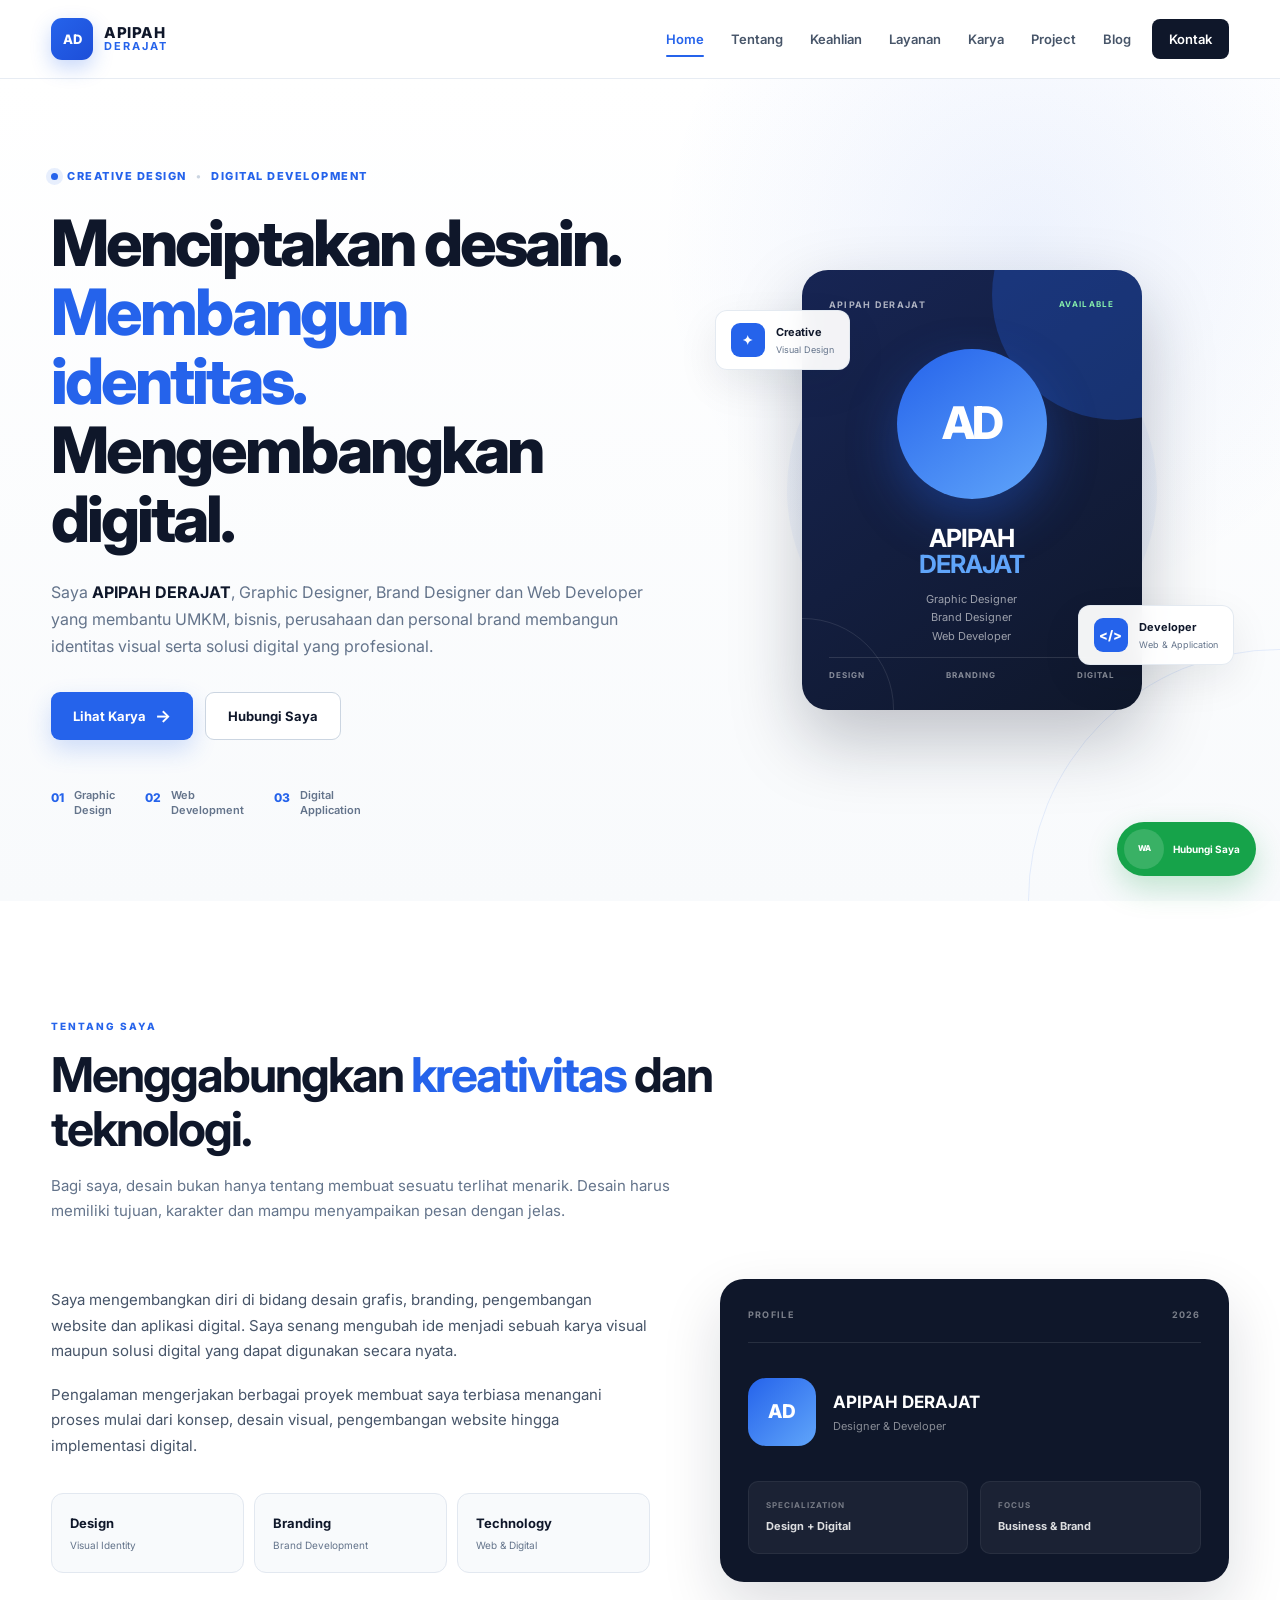
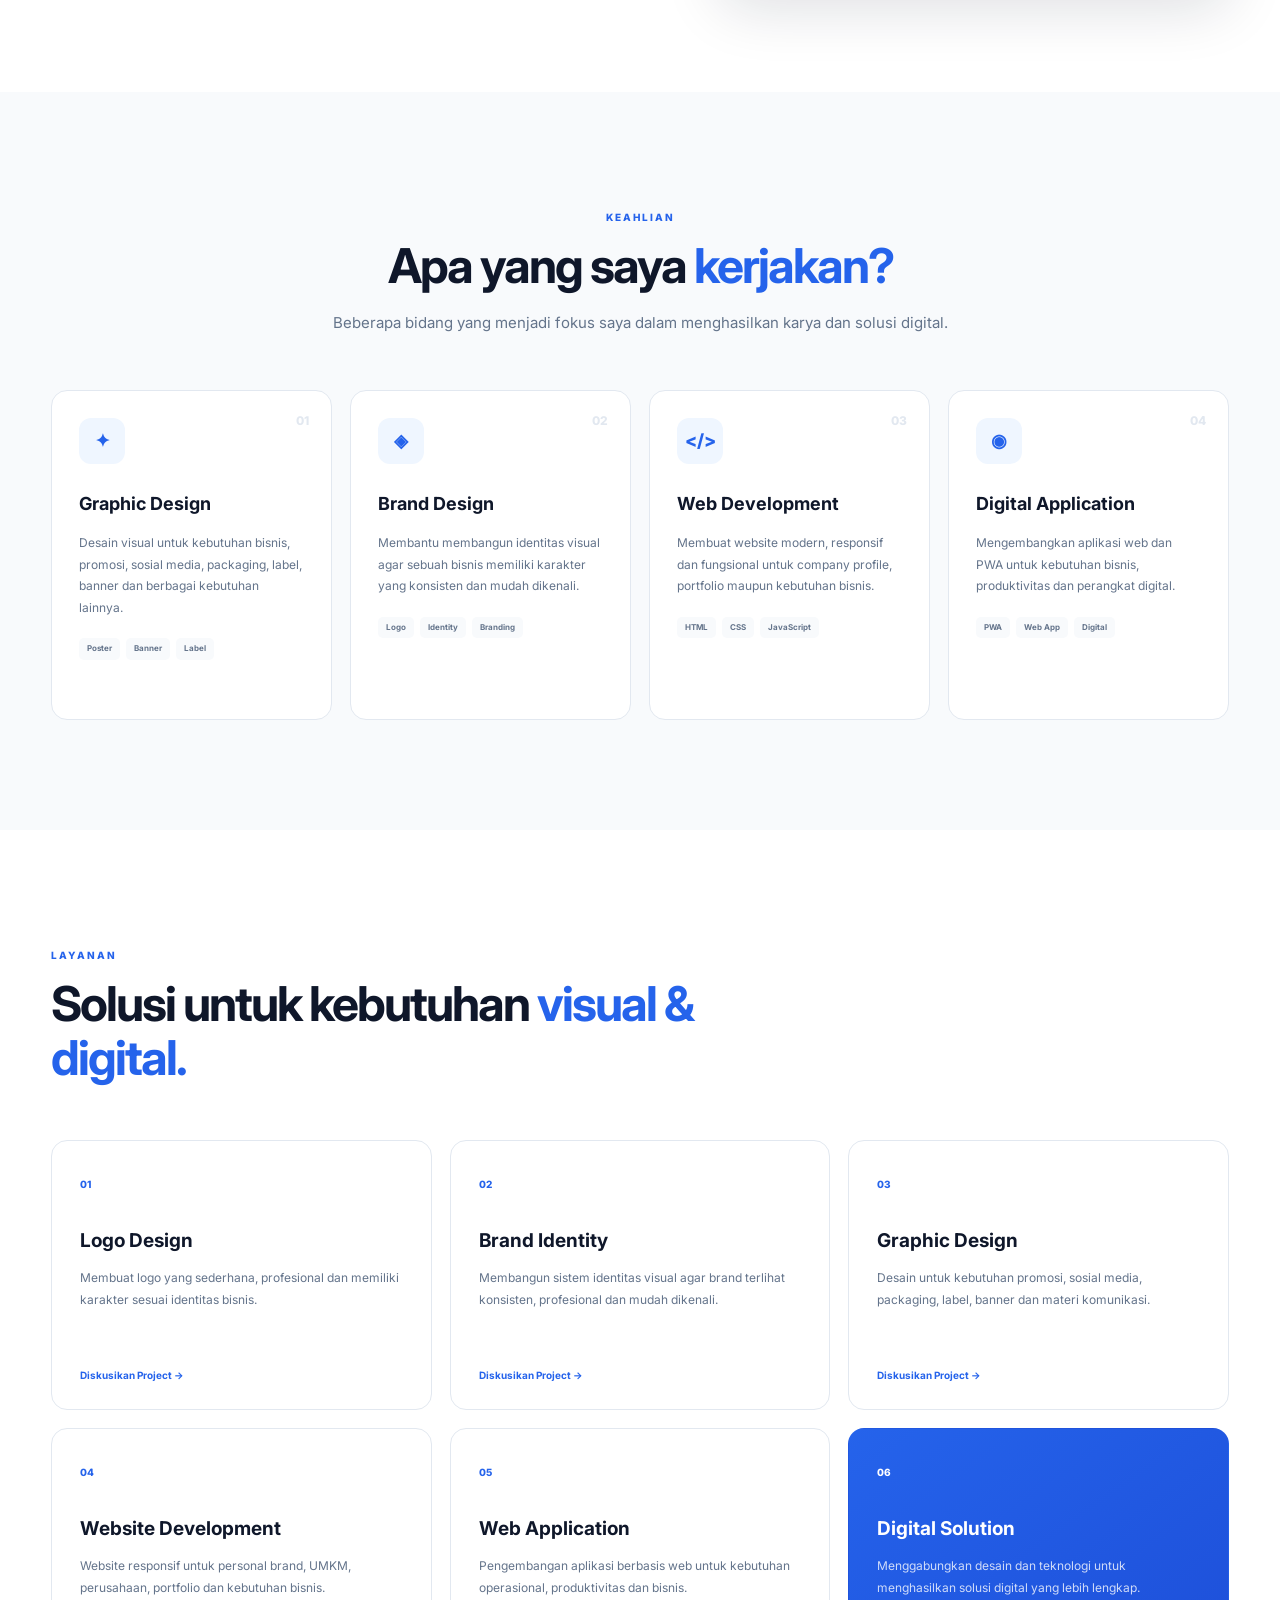
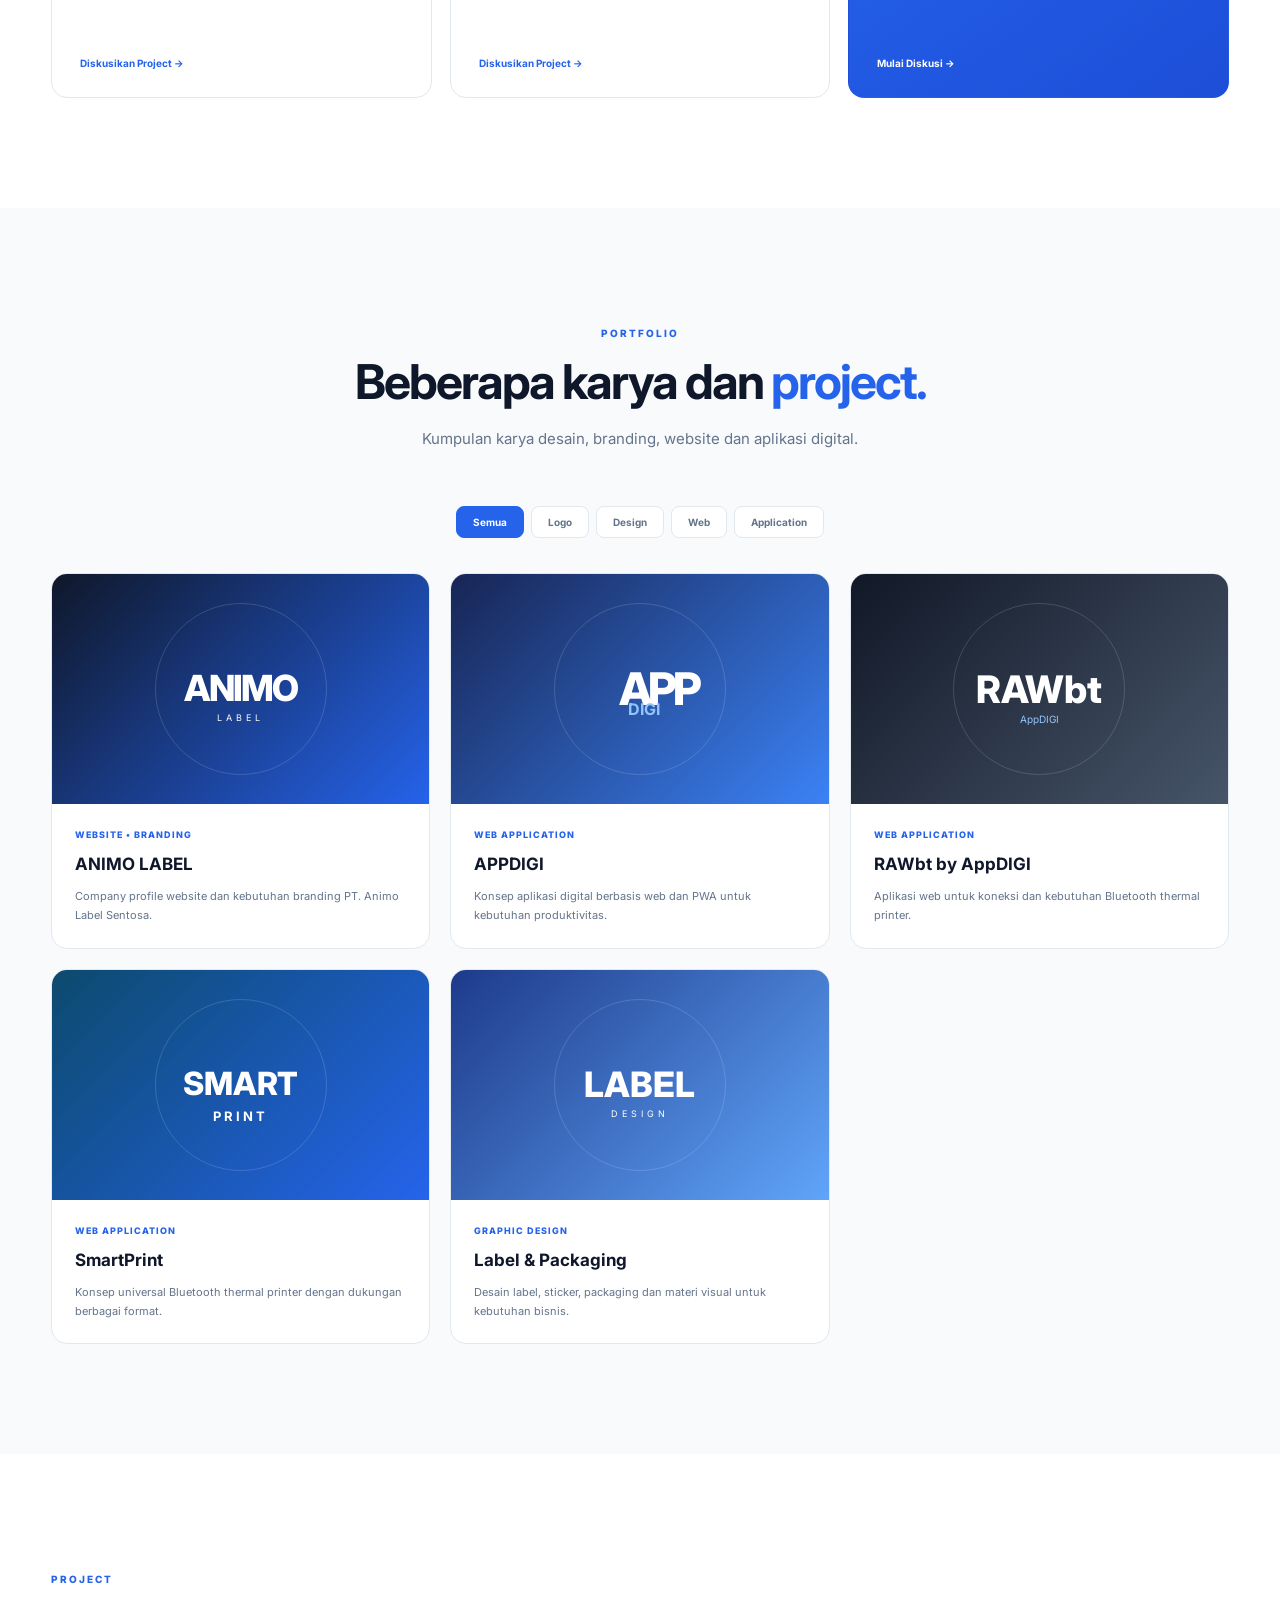
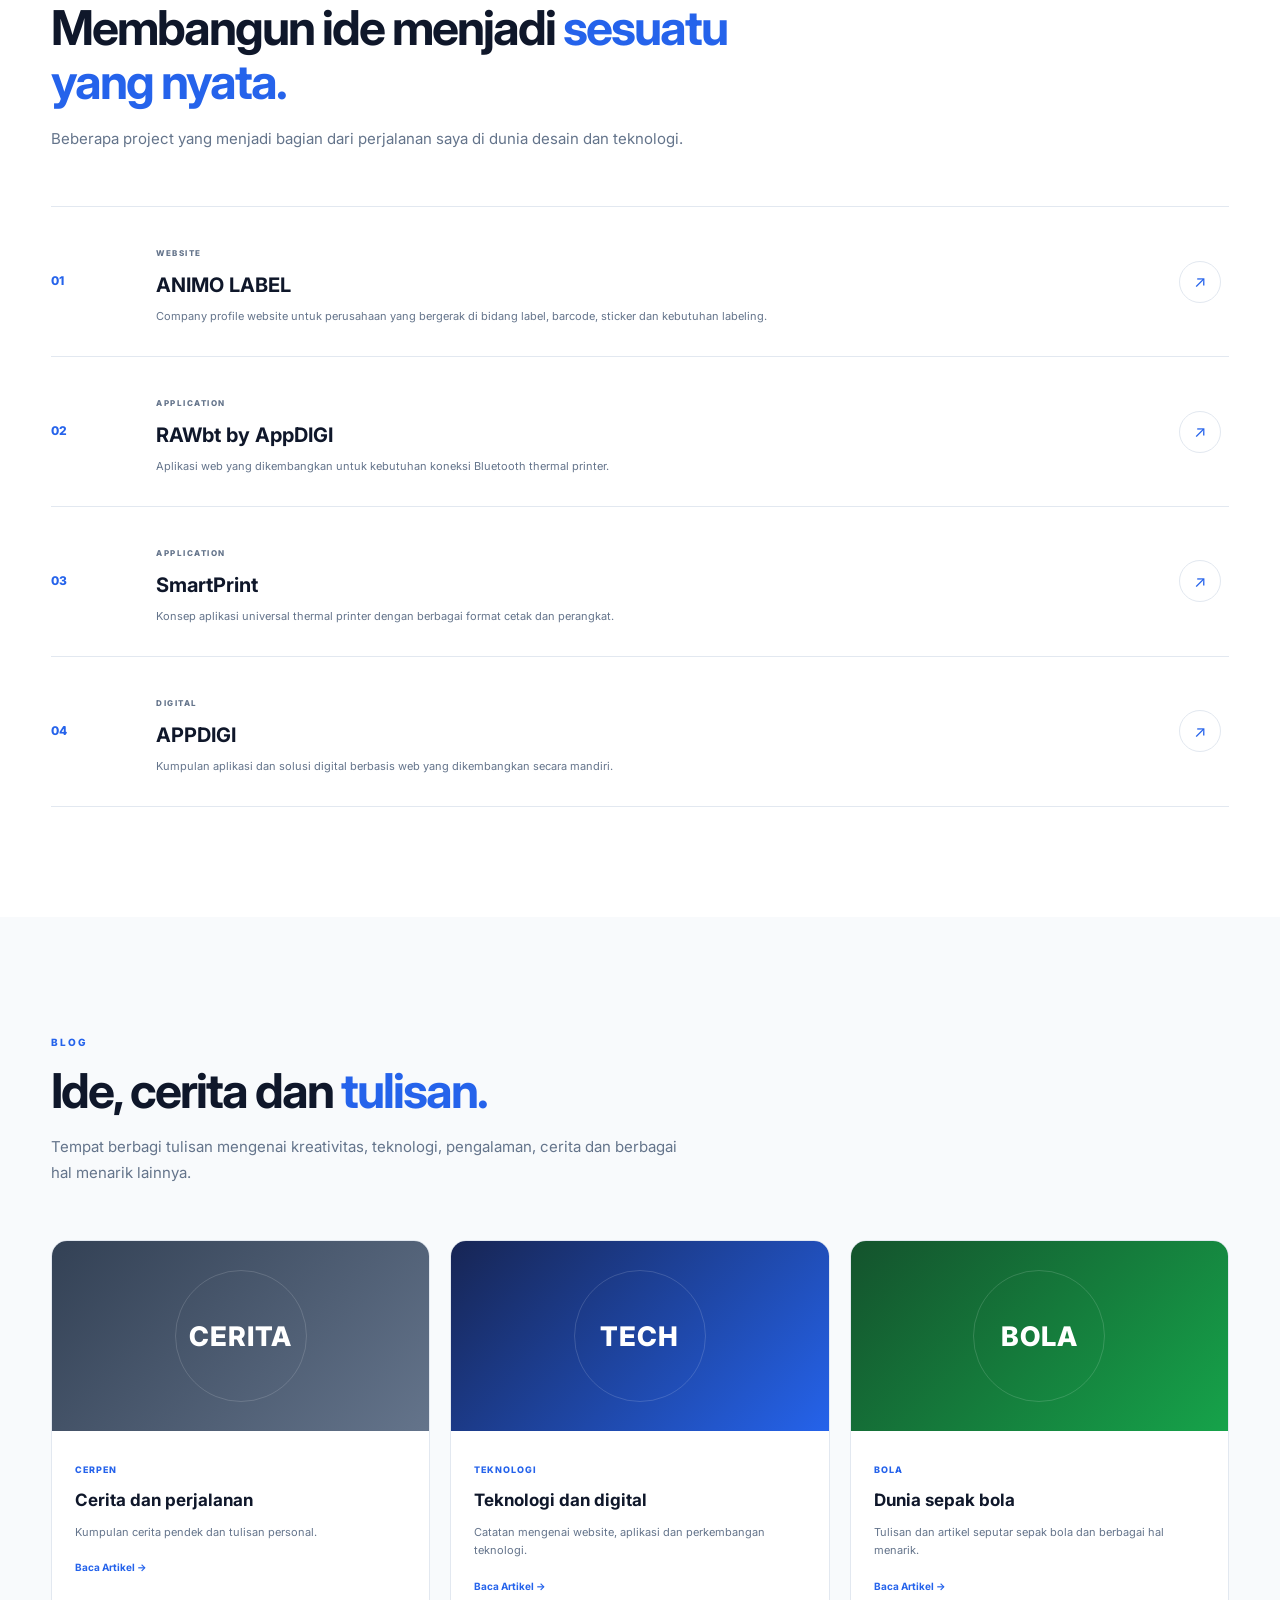
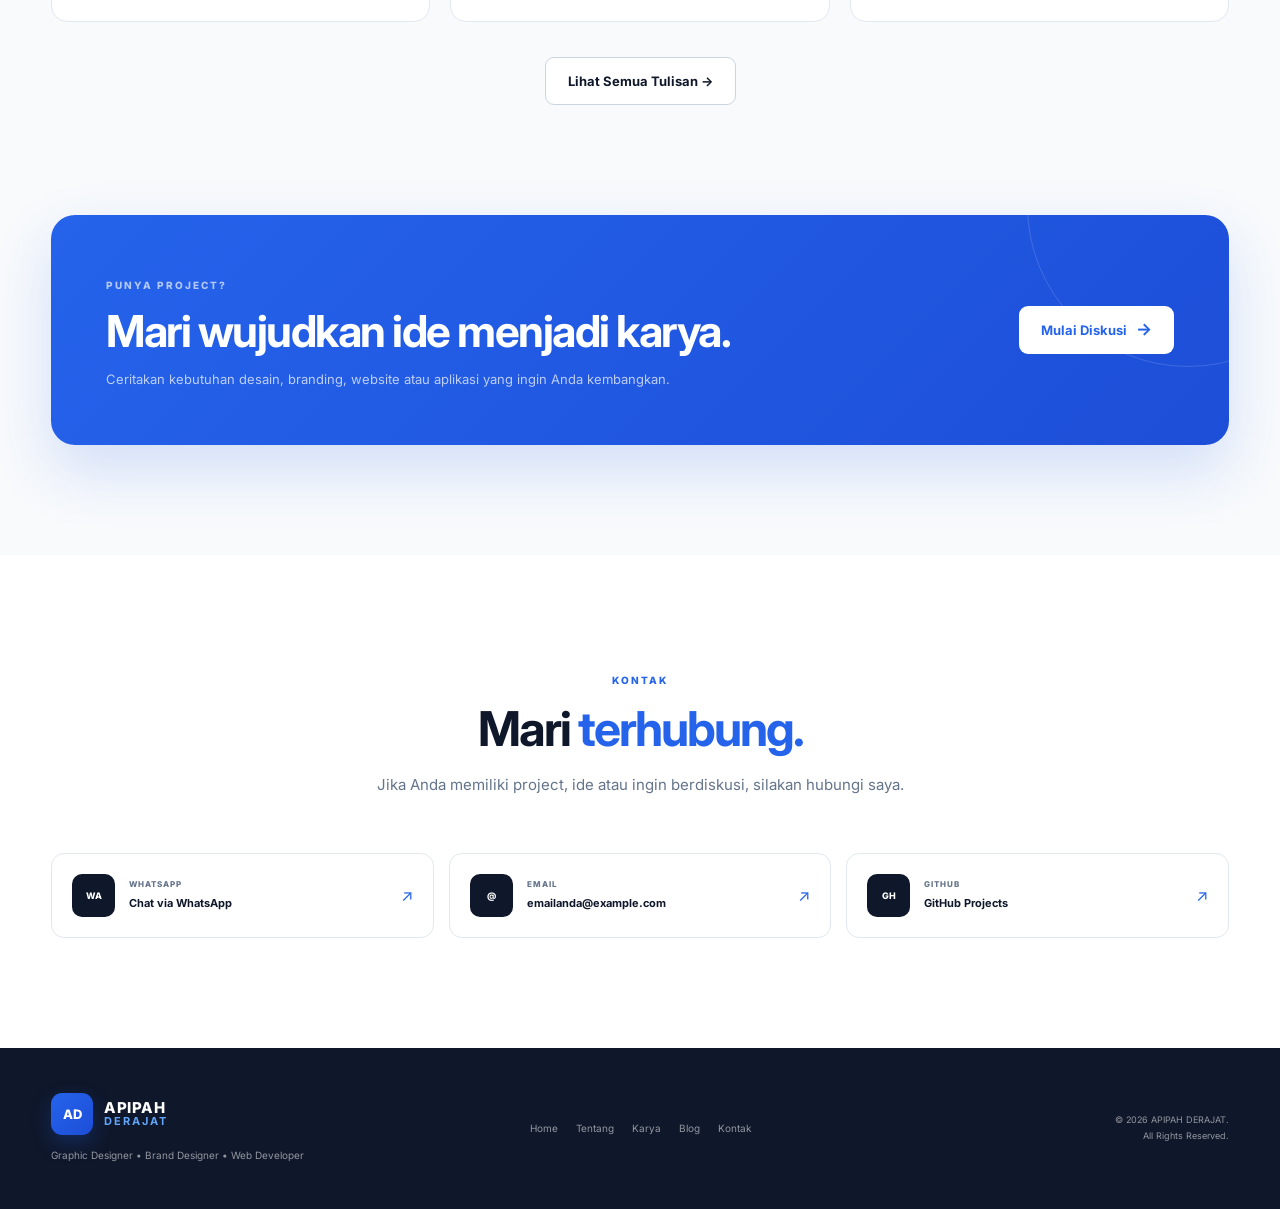
==== commit c2fbb4d2: "Update index.html" ====
--- a/index.html
+++ b/index.html
@@ -1206,43 +1206,6 @@
 
 
 
-            <!-- ORCA -->
-
-            <article class="portfolio-card"
-                     data-category="logo design">
-
-
-                <div class="portfolio-image portfolio-orca">
-
-                    <span>
-                        ORCA
-                    </span>
-
-                </div>
-
-
-                <div class="portfolio-content">
-
-                    <div class="portfolio-meta">
-                        Logo Design
-                    </div>
-
-                    <h3>
-                        ORCA
-                    </h3>
-
-                    <p>
-                        Eksplorasi identitas visual
-                        untuk brand yang berhubungan
-                        dengan printer dan teknologi.
-                    </p>
-
-                </div>
-
-            </article>
-
-
-
             <!-- LABEL DESIGN -->
 
             <article class="portfolio-card"
@@ -1929,4 +1892,4 @@
 
 
 </body>
-</html>+</html>
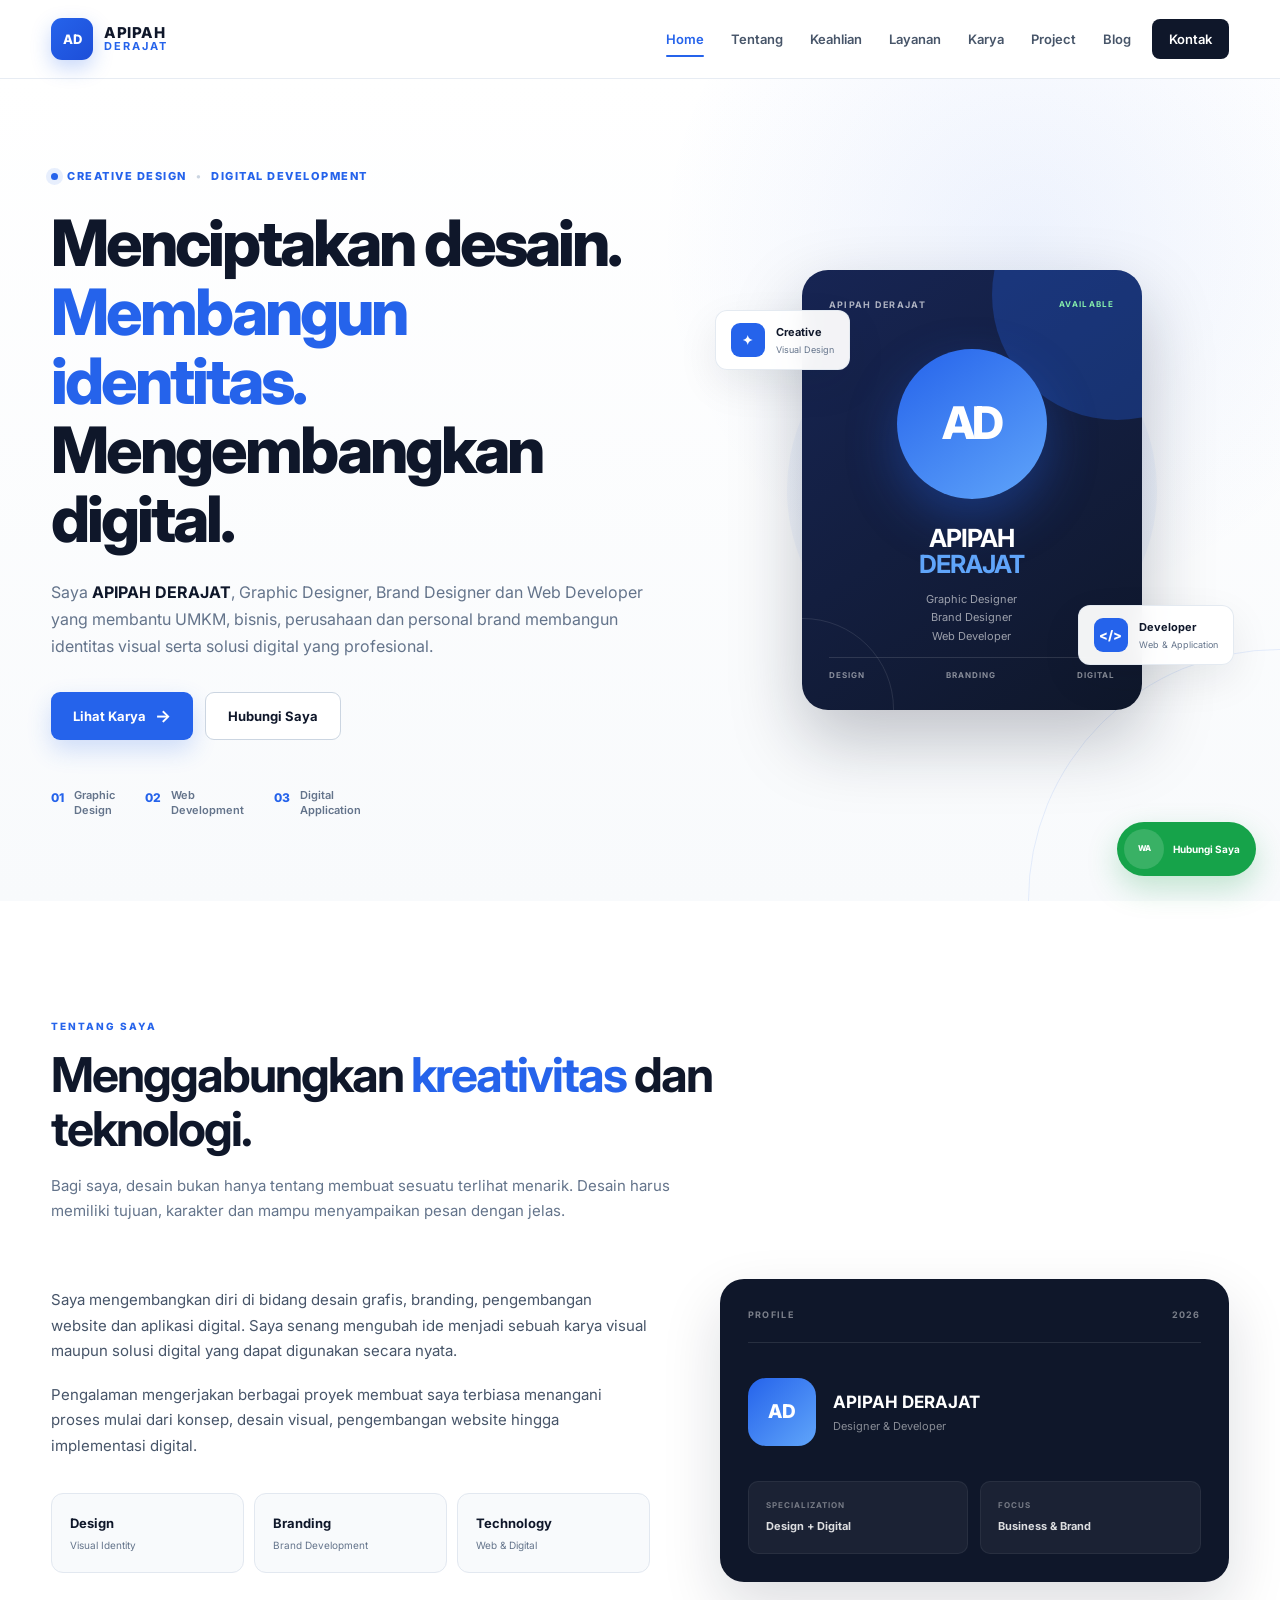
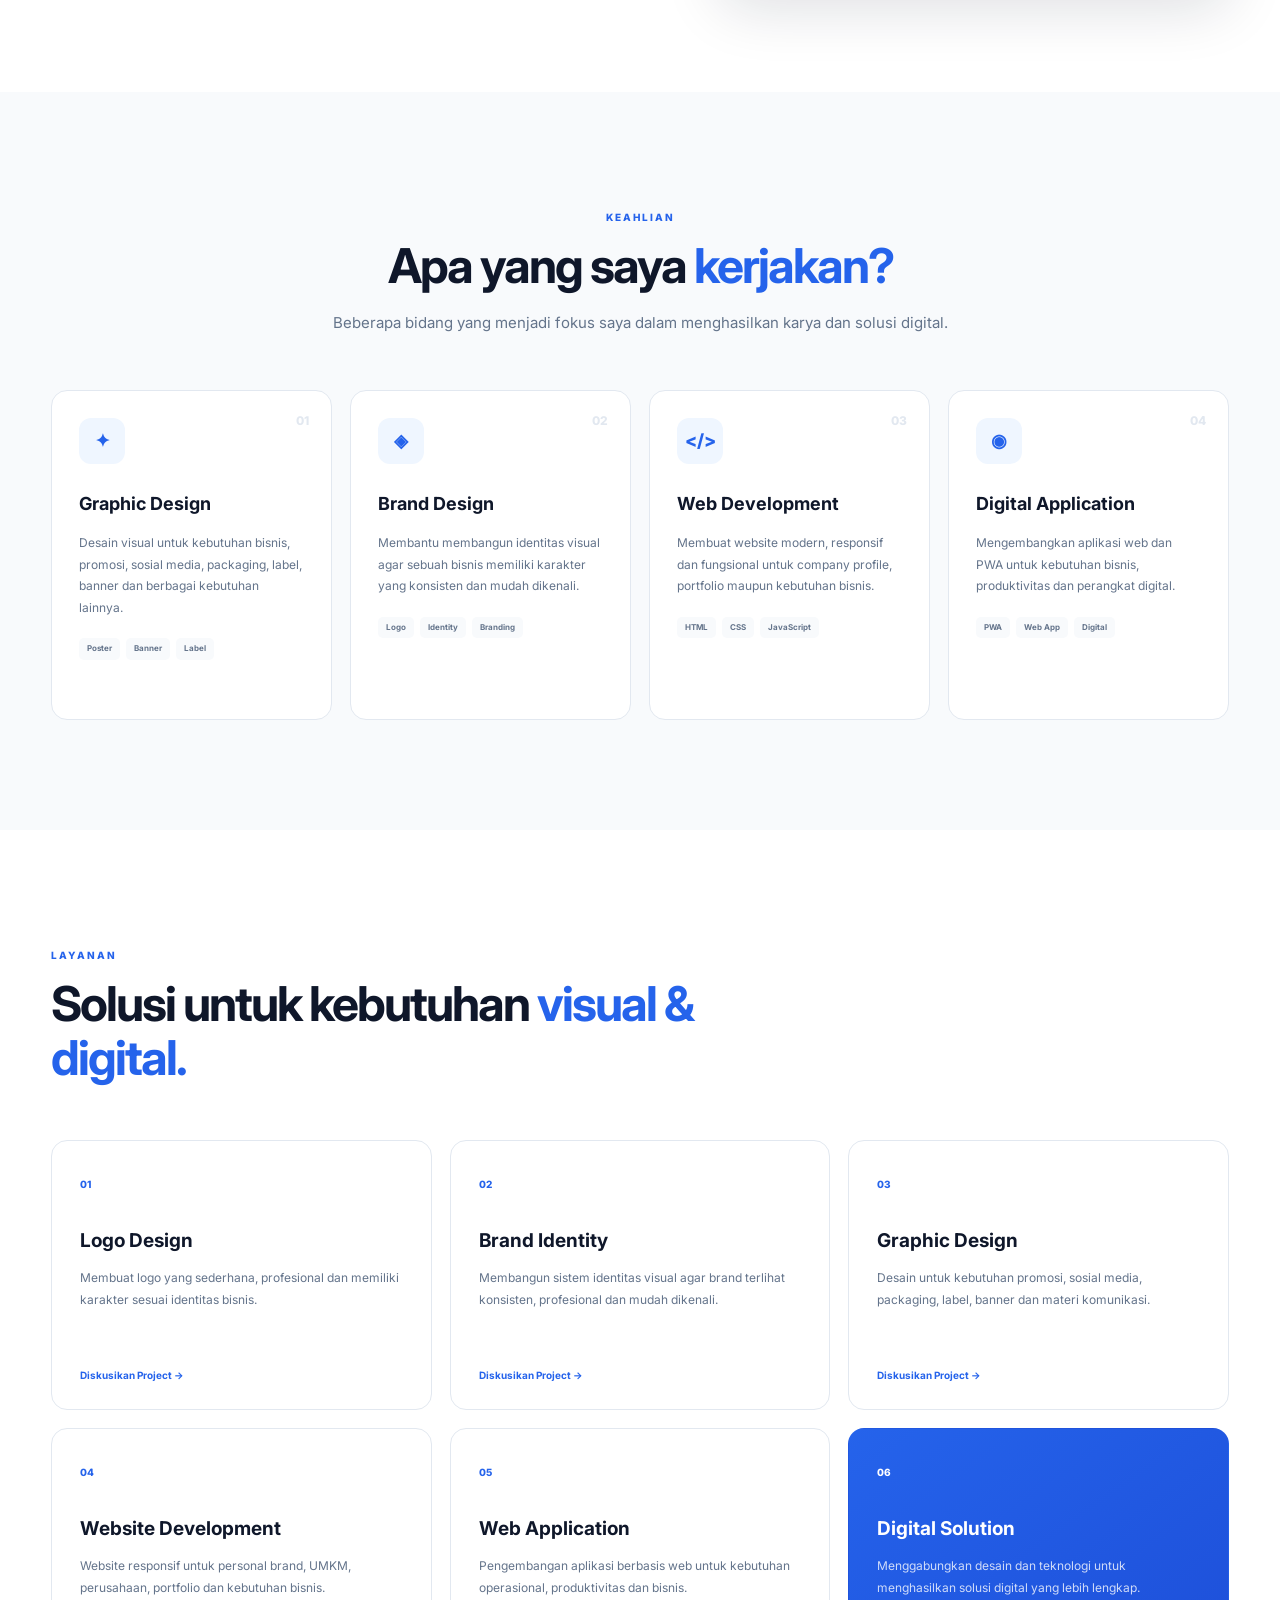
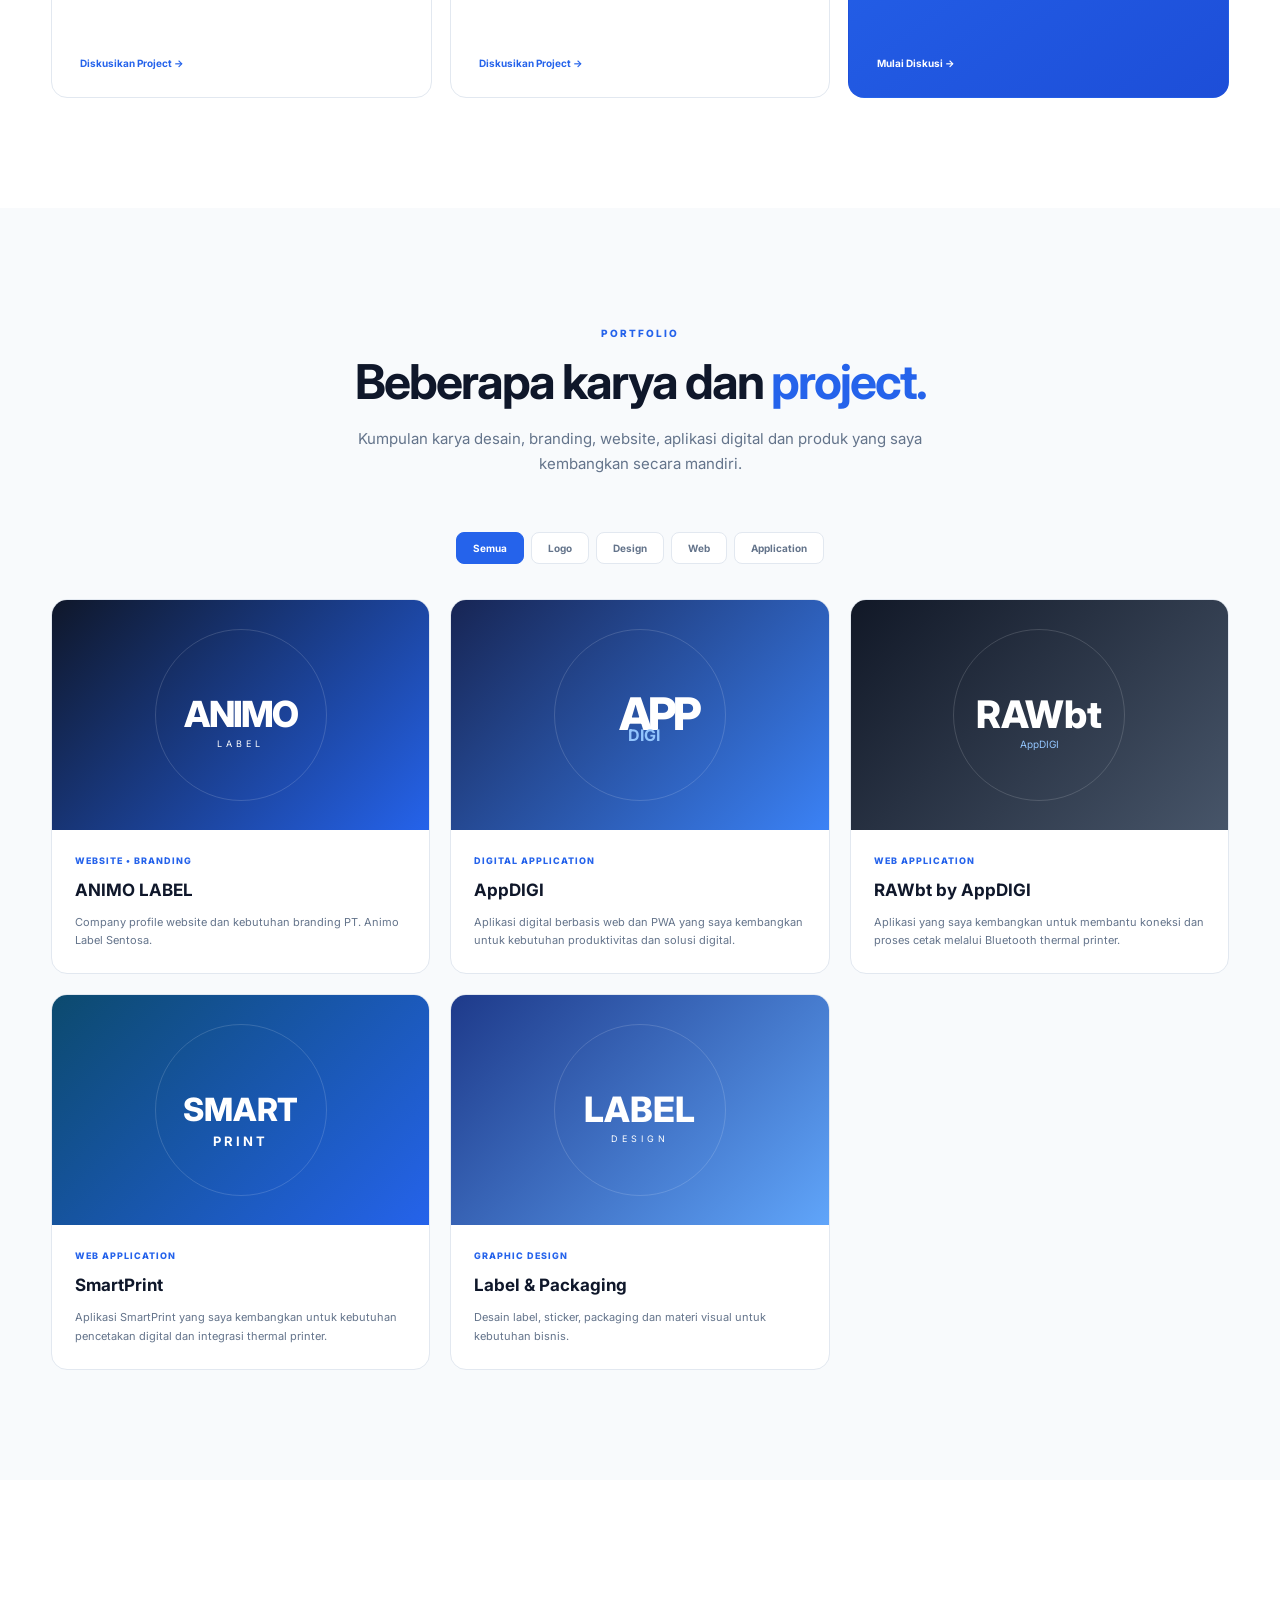
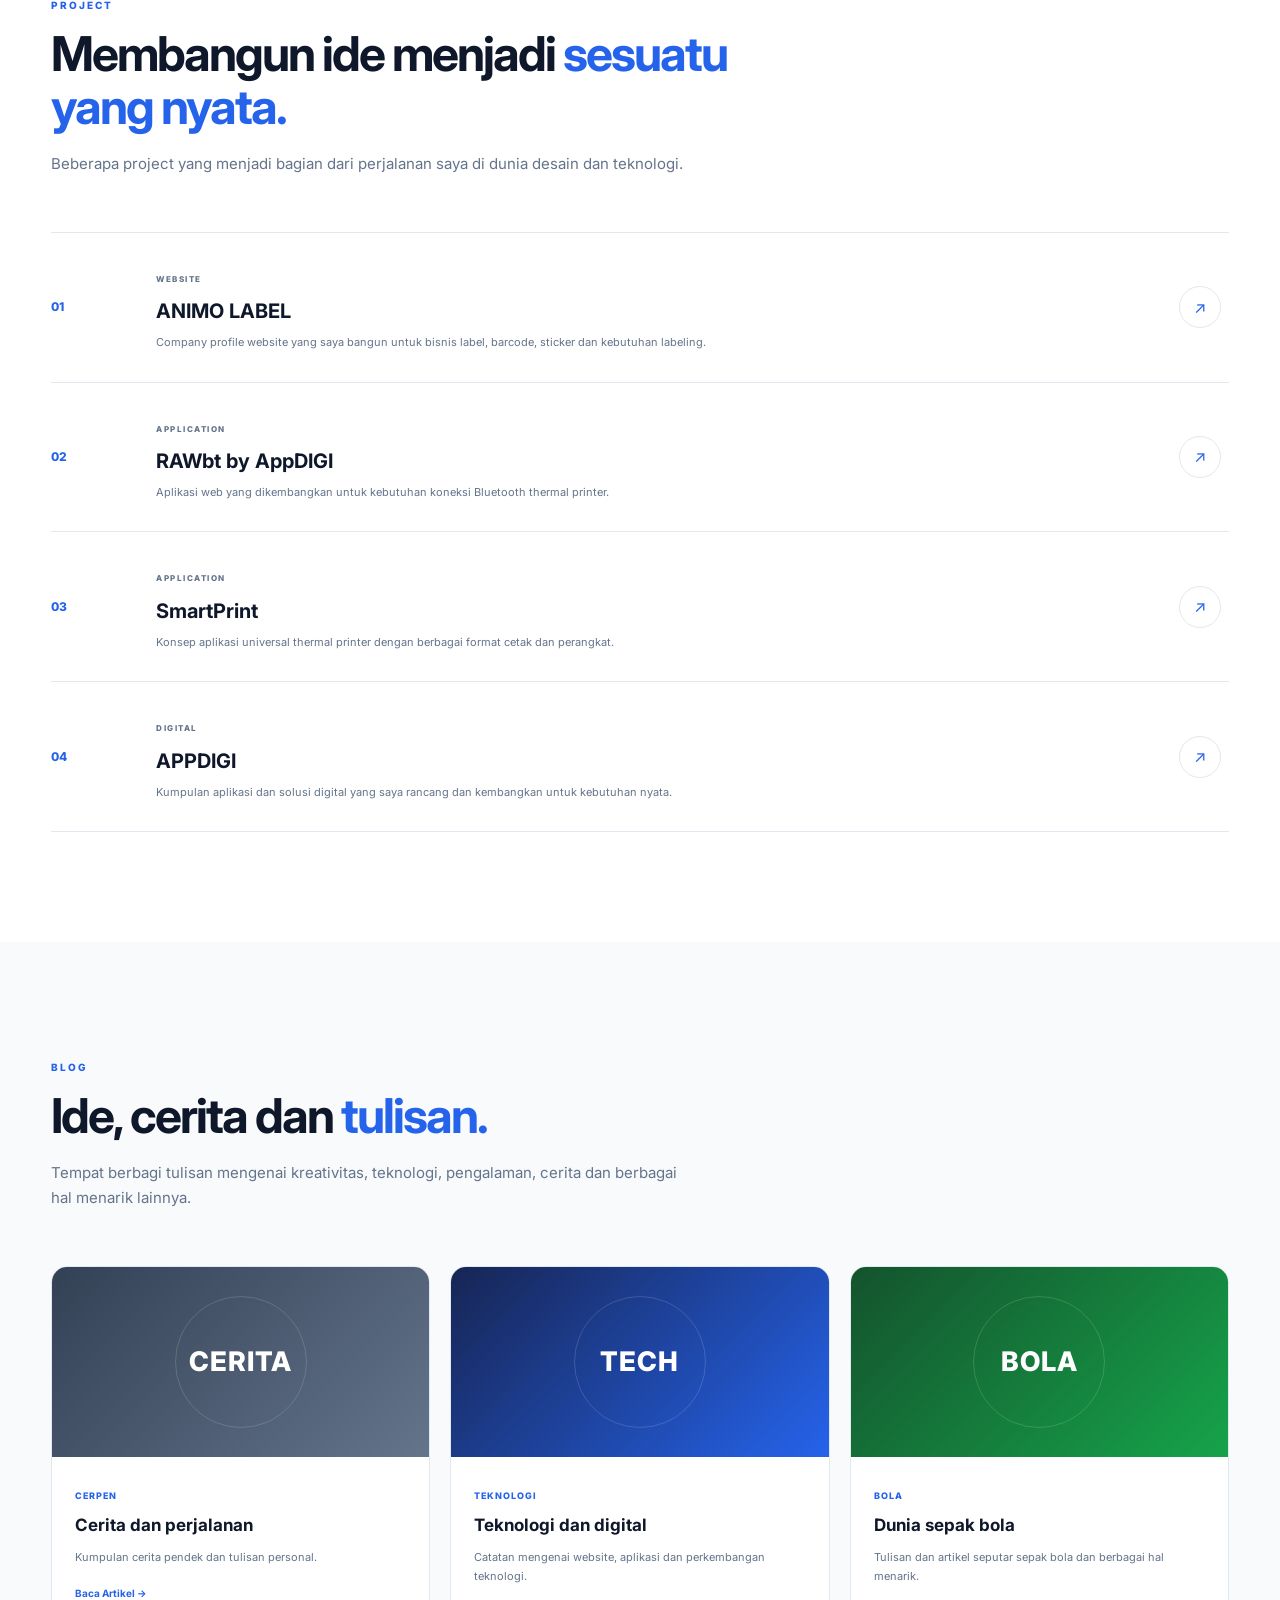
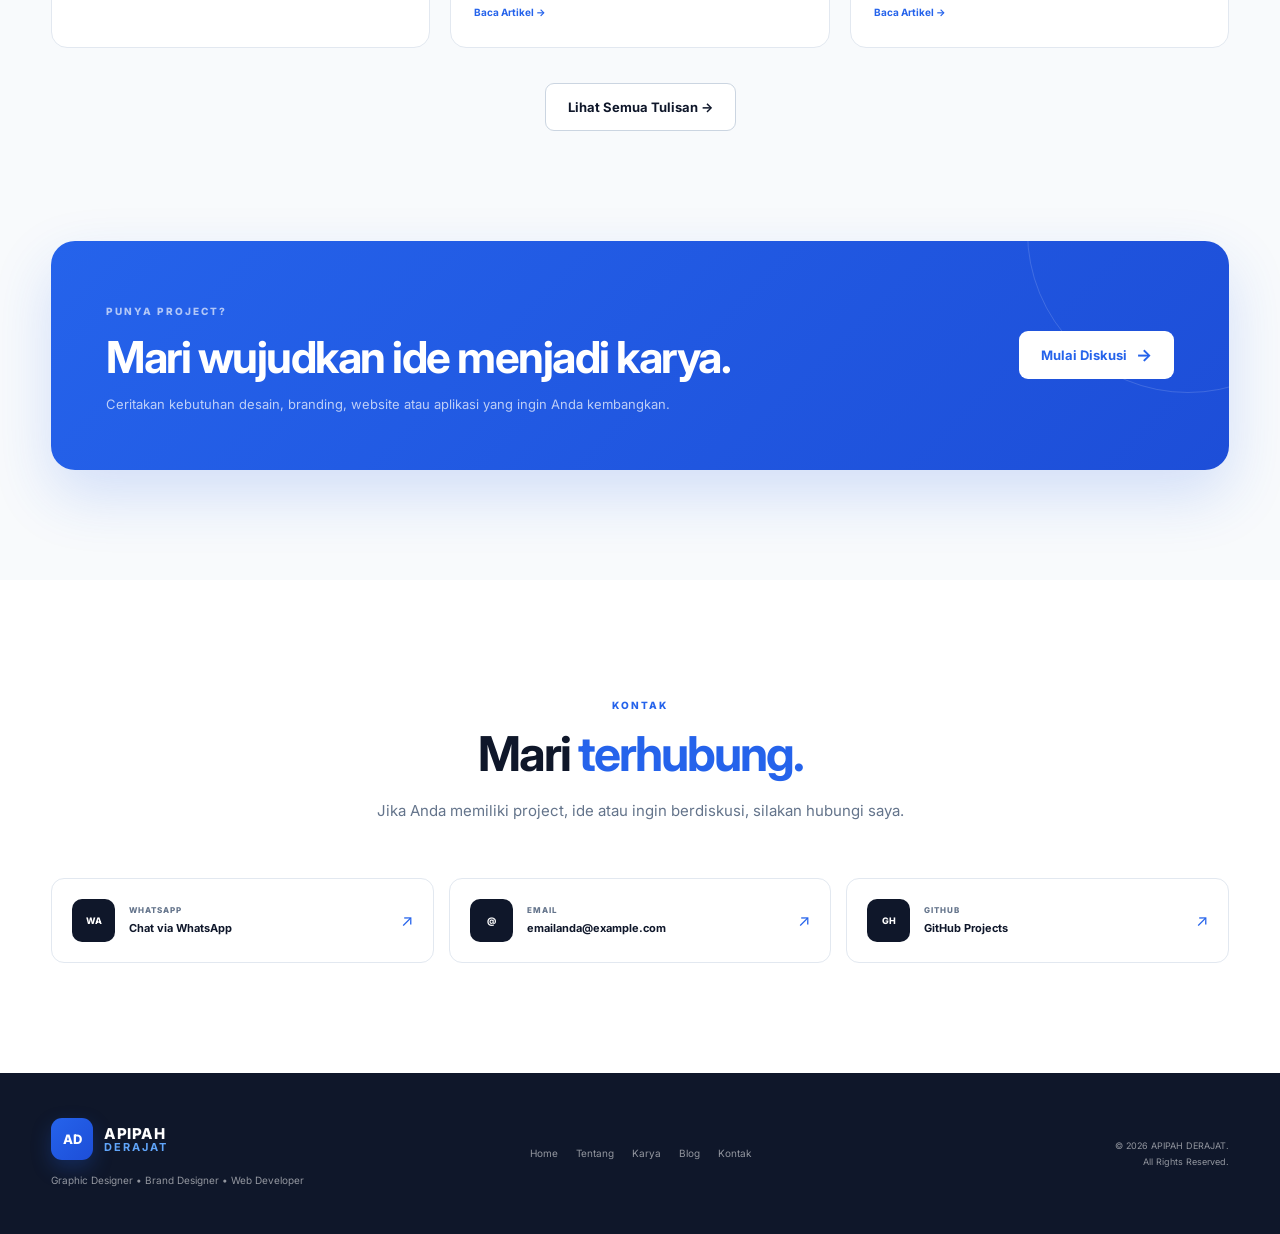
==== commit 9619b62d: "Perkuat showcase karya dan aplikasi digital di portfolio" ====
--- a/index.html
+++ b/index.html
@@ -987,8 +987,8 @@
             </h2>
 
             <p>
-                Kumpulan karya desain, branding,
-                website dan aplikasi digital.
+                Kumpulan karya desain, branding, website,
+                aplikasi digital dan produk yang saya kembangkan secara mandiri.
             </p>
 
         </div>
@@ -1105,17 +1105,17 @@
                 <div class="portfolio-content">
 
                     <div class="portfolio-meta">
-                        Web Application
+                        Digital Application
                     </div>
 
                     <h3>
-                        APPDIGI
+                        AppDIGI
                     </h3>
 
                     <p>
-                        Konsep aplikasi digital
-                        berbasis web dan PWA
-                        untuk kebutuhan produktivitas.
+                        Aplikasi digital berbasis web dan PWA
+                        yang saya kembangkan untuk kebutuhan
+                        produktivitas dan solusi digital.
                     </p>
 
                 </div>
@@ -1154,9 +1154,9 @@
                     </h3>
 
                     <p>
-                        Aplikasi web untuk koneksi
-                        dan kebutuhan Bluetooth
-                        thermal printer.
+                        Aplikasi yang saya kembangkan untuk
+                        membantu koneksi dan proses cetak
+                        melalui Bluetooth thermal printer.
                     </p>
 
                 </div>
@@ -1195,9 +1195,9 @@
                     </h3>
 
                     <p>
-                        Konsep universal Bluetooth
-                        thermal printer dengan
-                        dukungan berbagai format.
+                        Aplikasi SmartPrint yang saya kembangkan
+                        untuk kebutuhan pencetakan digital
+                        dan integrasi thermal printer.
                     </p>
 
                 </div>
@@ -1307,10 +1307,9 @@
                     </h3>
 
                     <p>
-                        Company profile website
-                        untuk perusahaan yang bergerak
-                        di bidang label, barcode,
-                        sticker dan kebutuhan labeling.
+                        Company profile website yang saya bangun
+                        untuk bisnis label, barcode, sticker
+                        dan kebutuhan labeling.
                     </p>
 
                 </div>
@@ -1410,9 +1409,9 @@
                     </h3>
 
                     <p>
-                        Kumpulan aplikasi dan solusi
-                        digital berbasis web yang
-                        dikembangkan secara mandiri.
+                        Kumpulan aplikasi dan solusi digital
+                        yang saya rancang dan kembangkan
+                        untuk kebutuhan nyata.
                     </p>
 
                 </div>
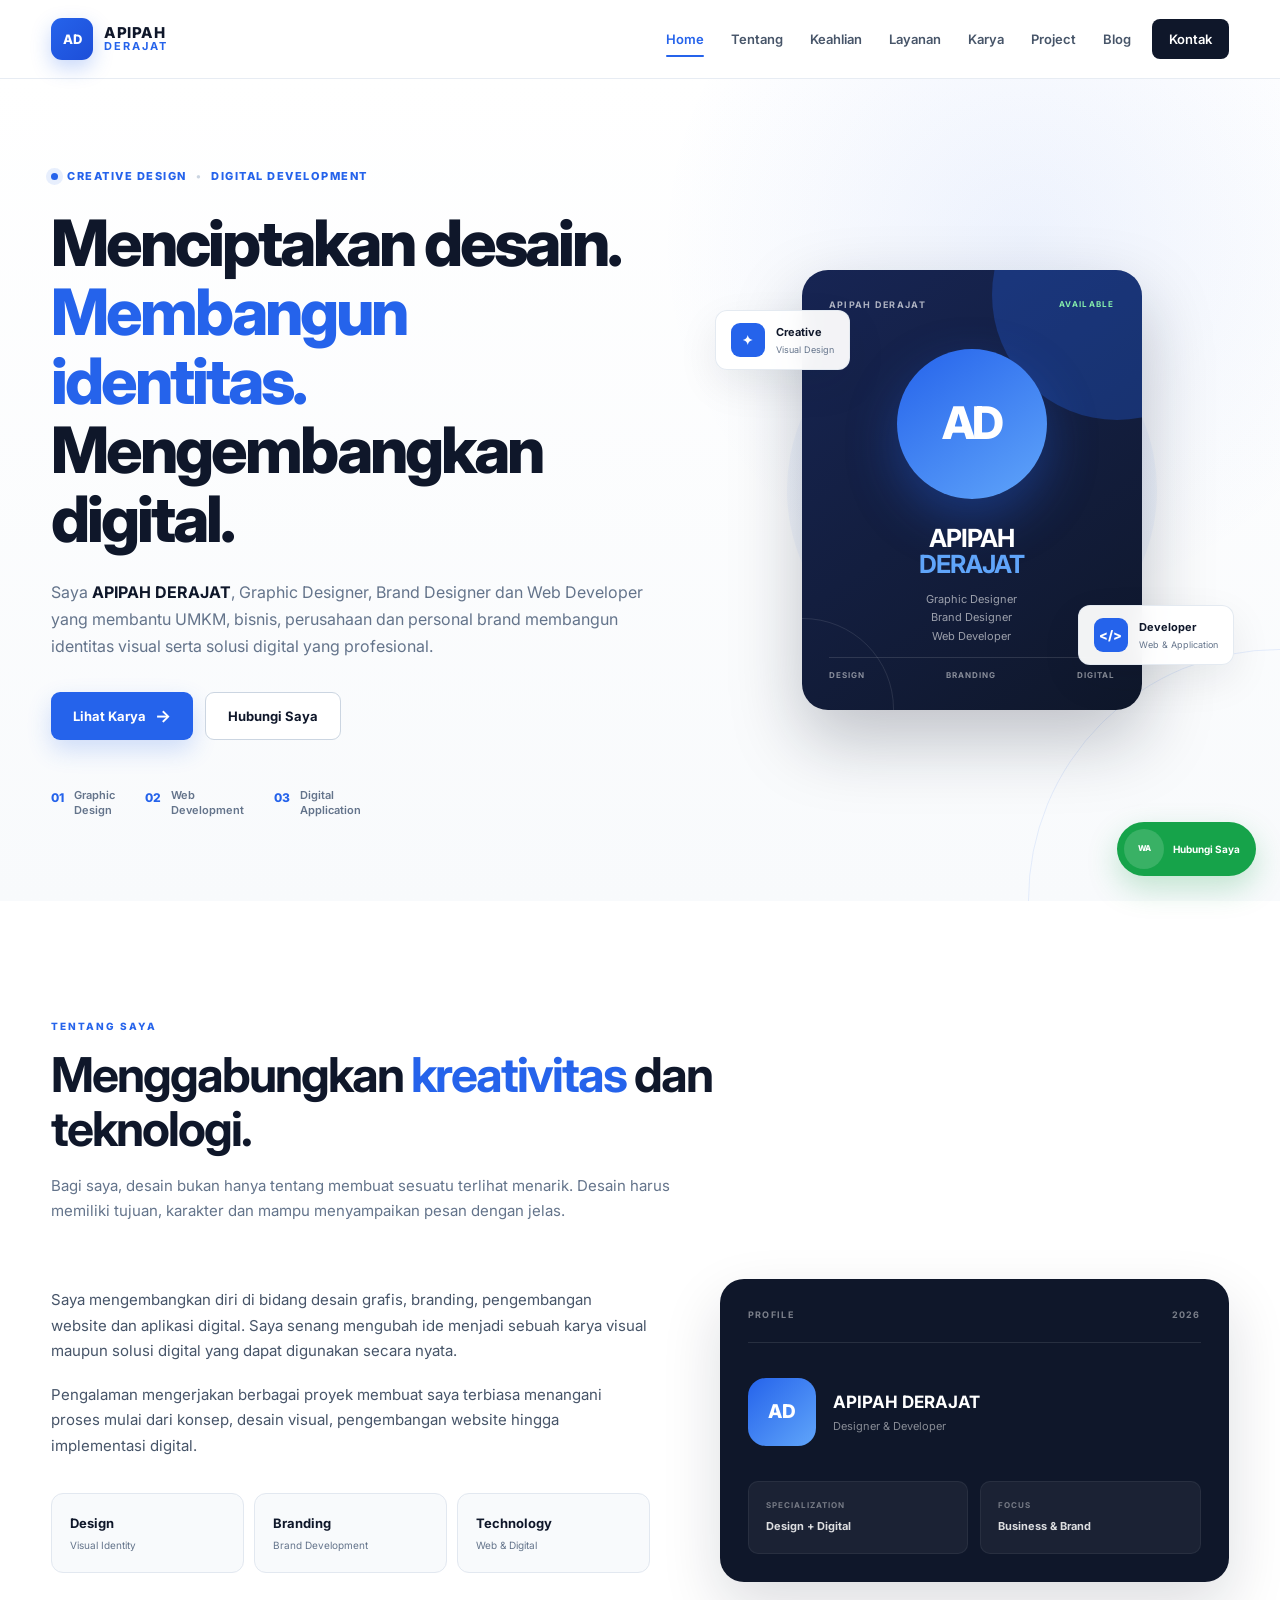
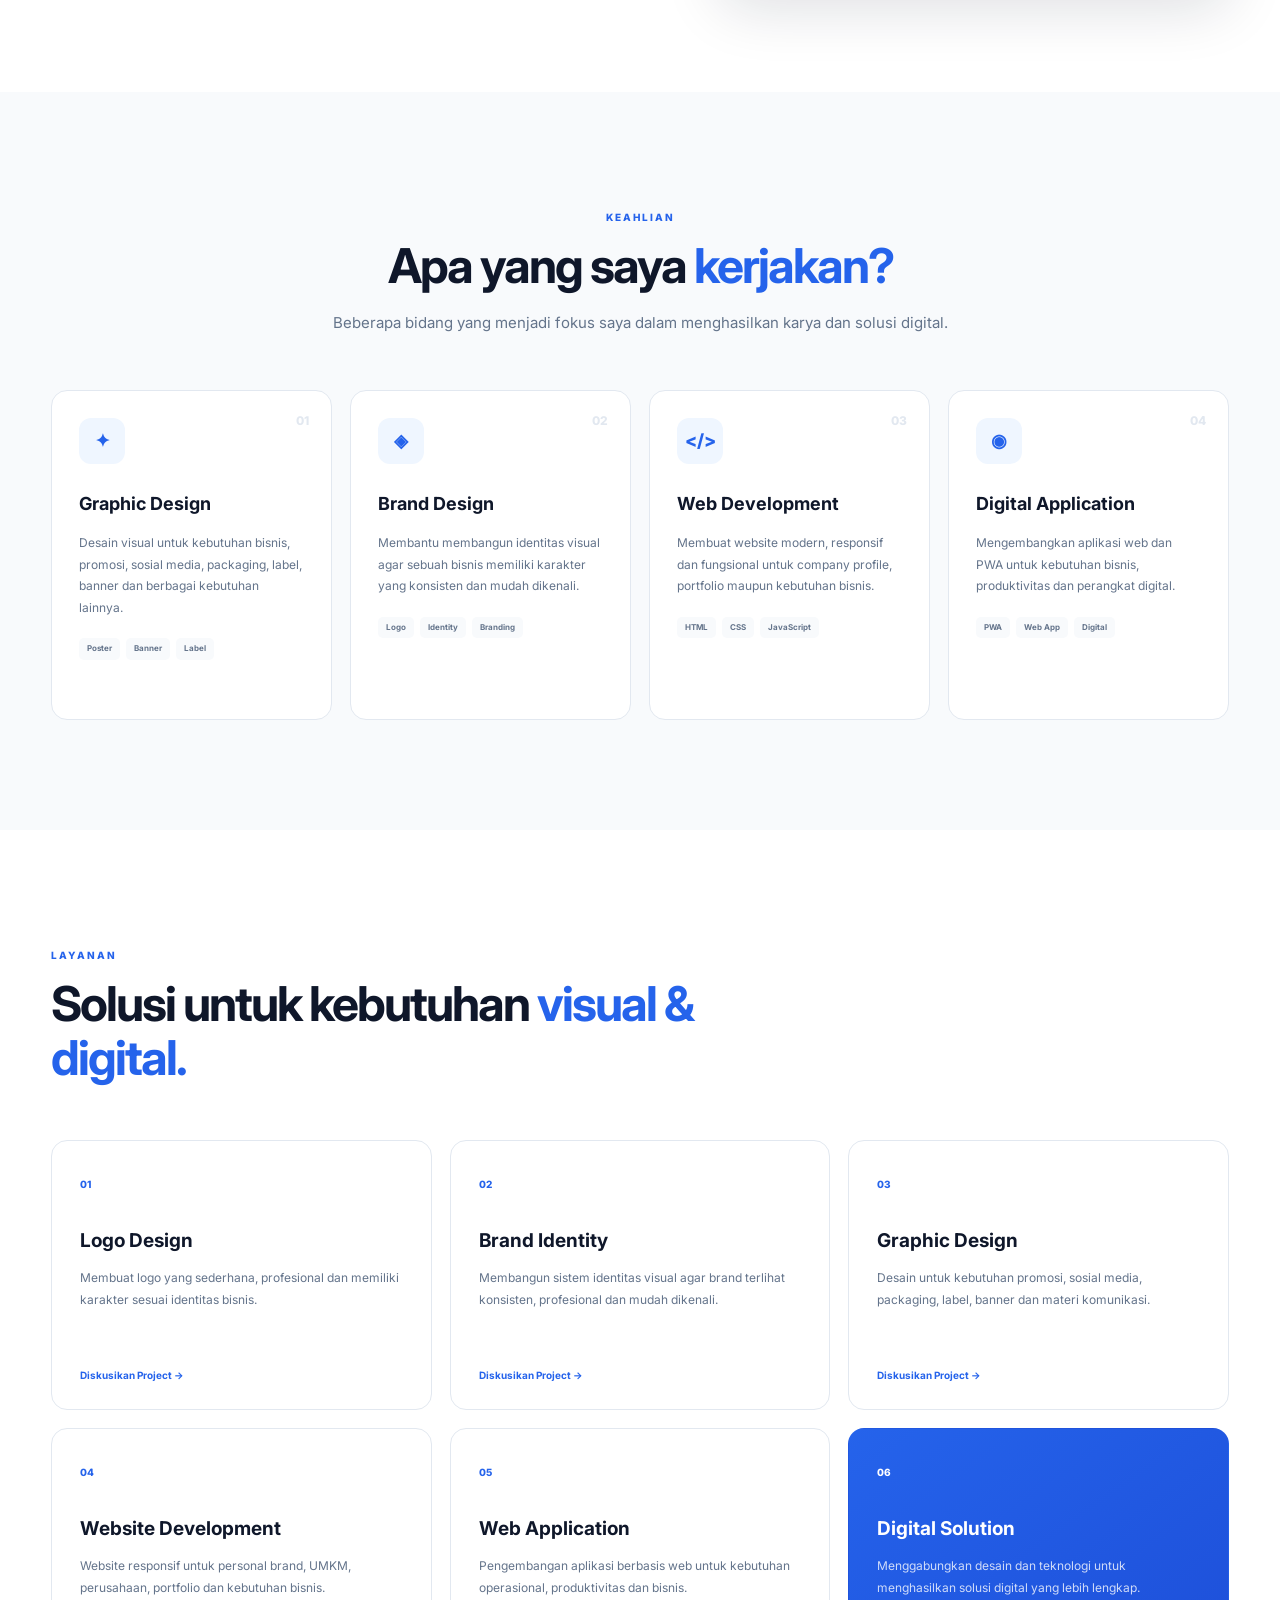
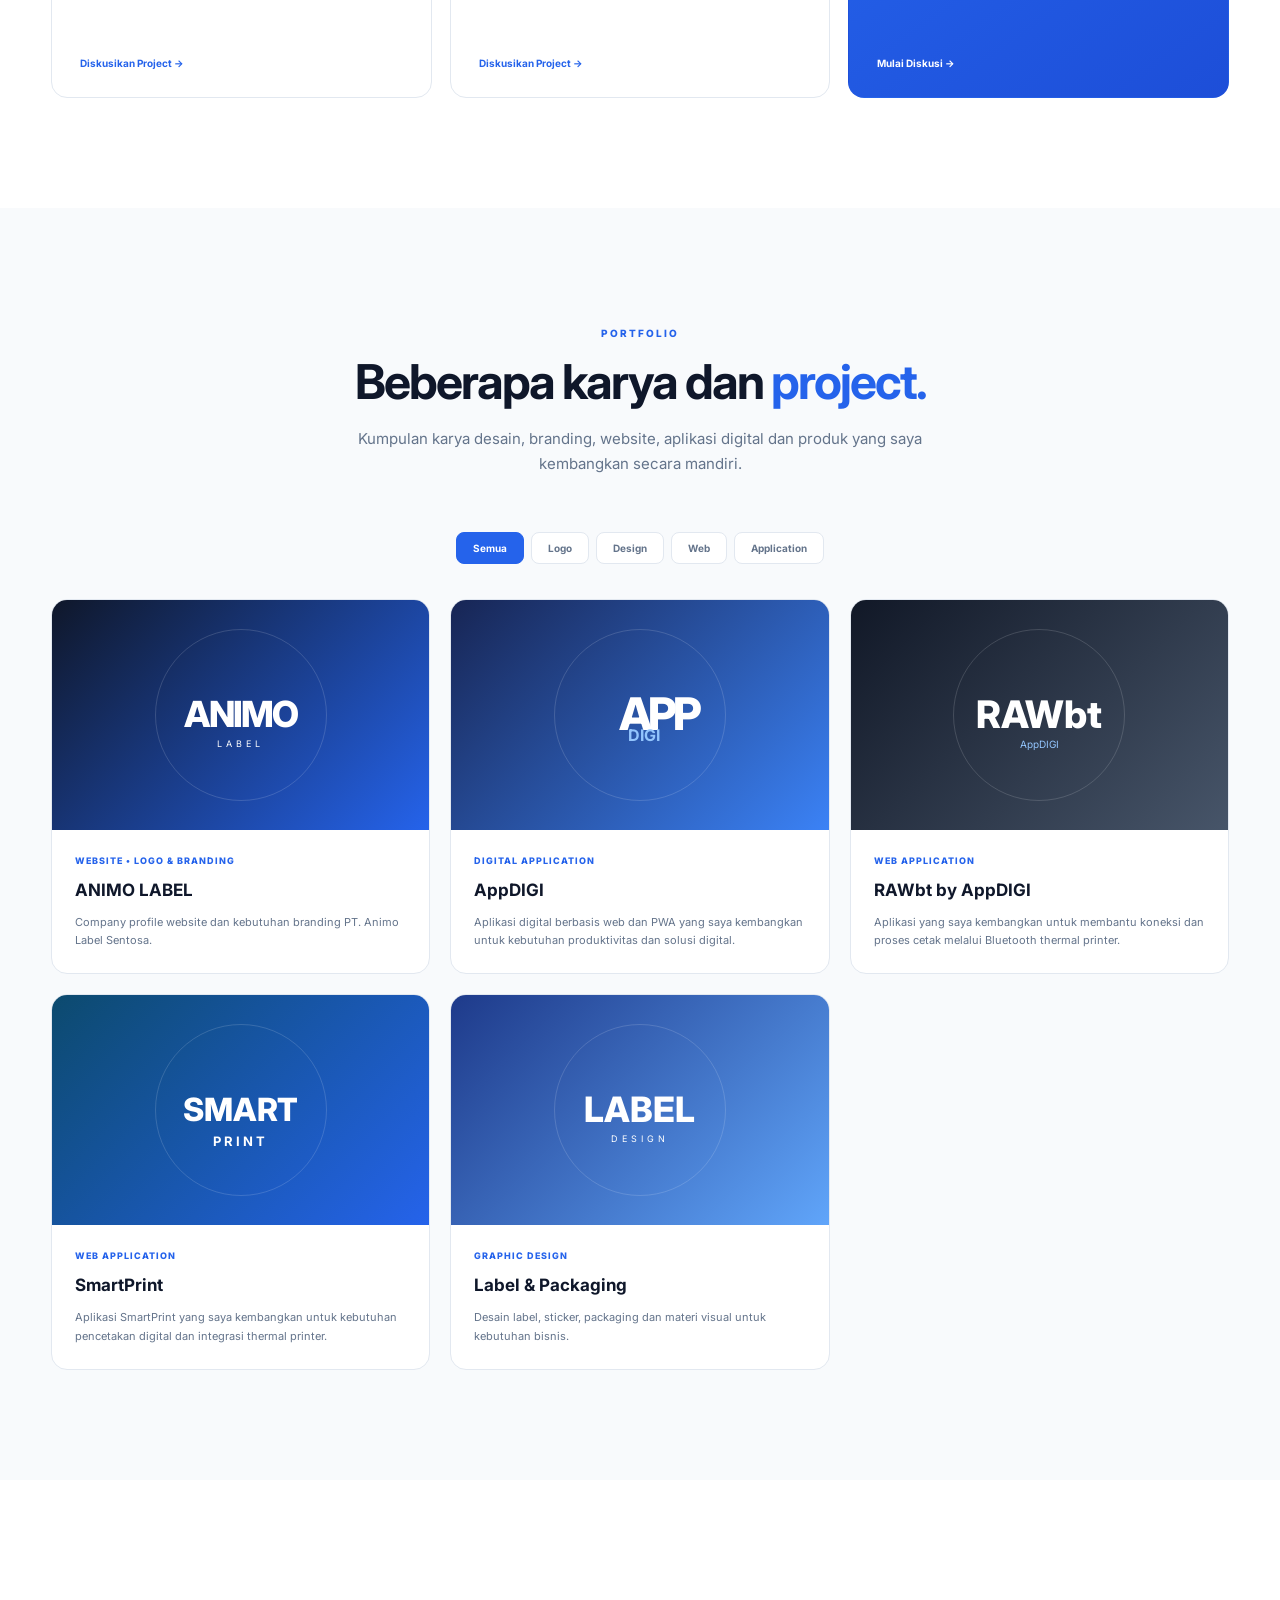
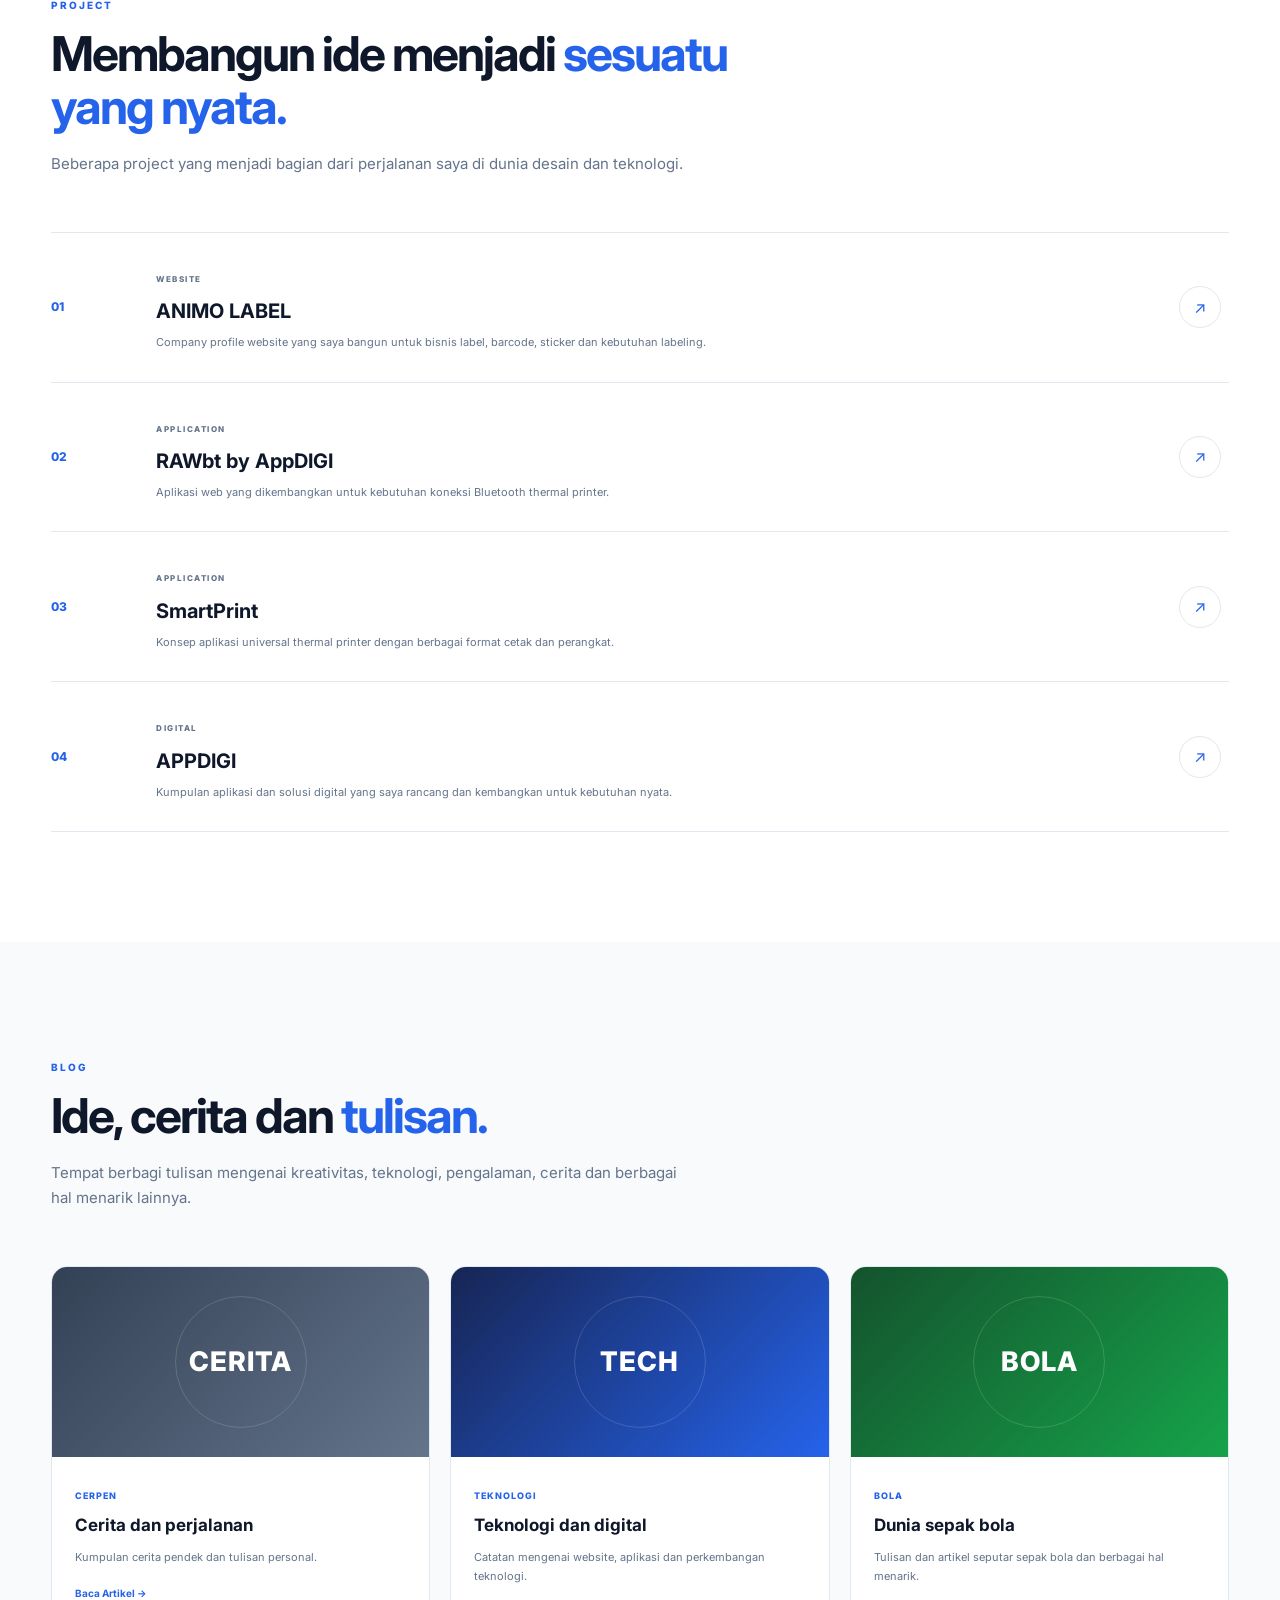
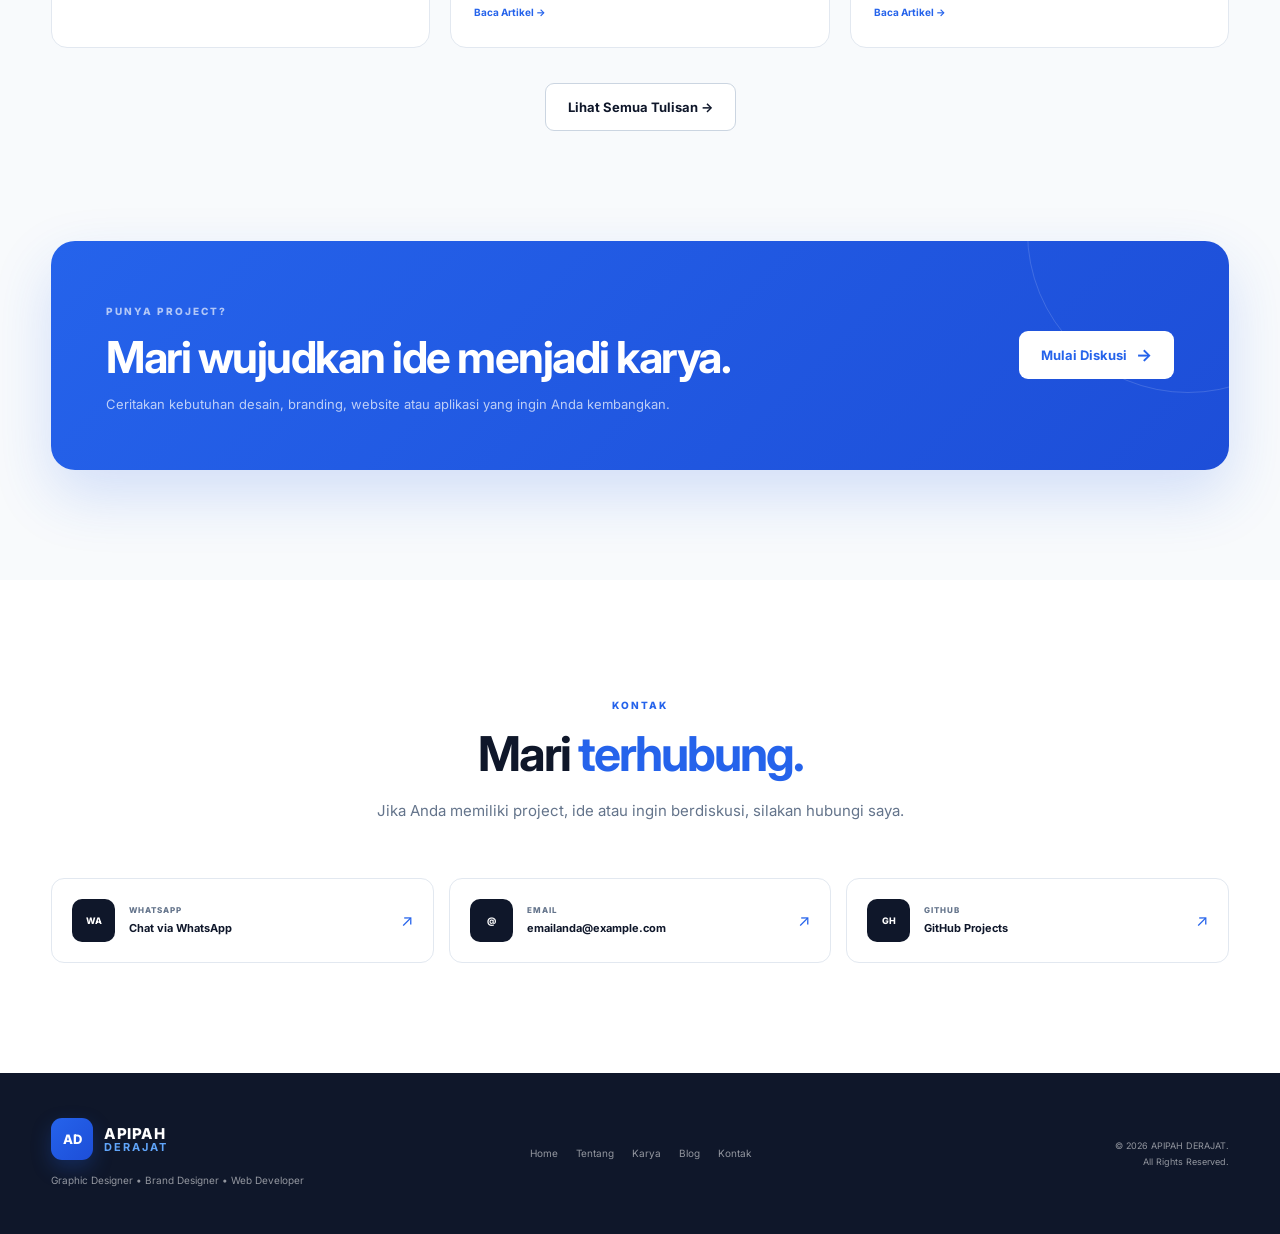
==== commit e1335baa: "Improve portfolio categories for apps, websites, and logo branding" ====
--- a/index.html
+++ b/index.html
@@ -1045,7 +1045,7 @@
             <!-- ANIMO LABEL -->
 
             <article class="portfolio-card"
-                     data-category="web design">
+                     data-category="web design logo">
 
 
                 <div class="portfolio-image portfolio-animo">
@@ -1064,7 +1064,7 @@
                 <div class="portfolio-content">
 
                     <div class="portfolio-meta">
-                        Website • Branding
+                        Website • Logo & Branding
                     </div>
 
                     <h3>
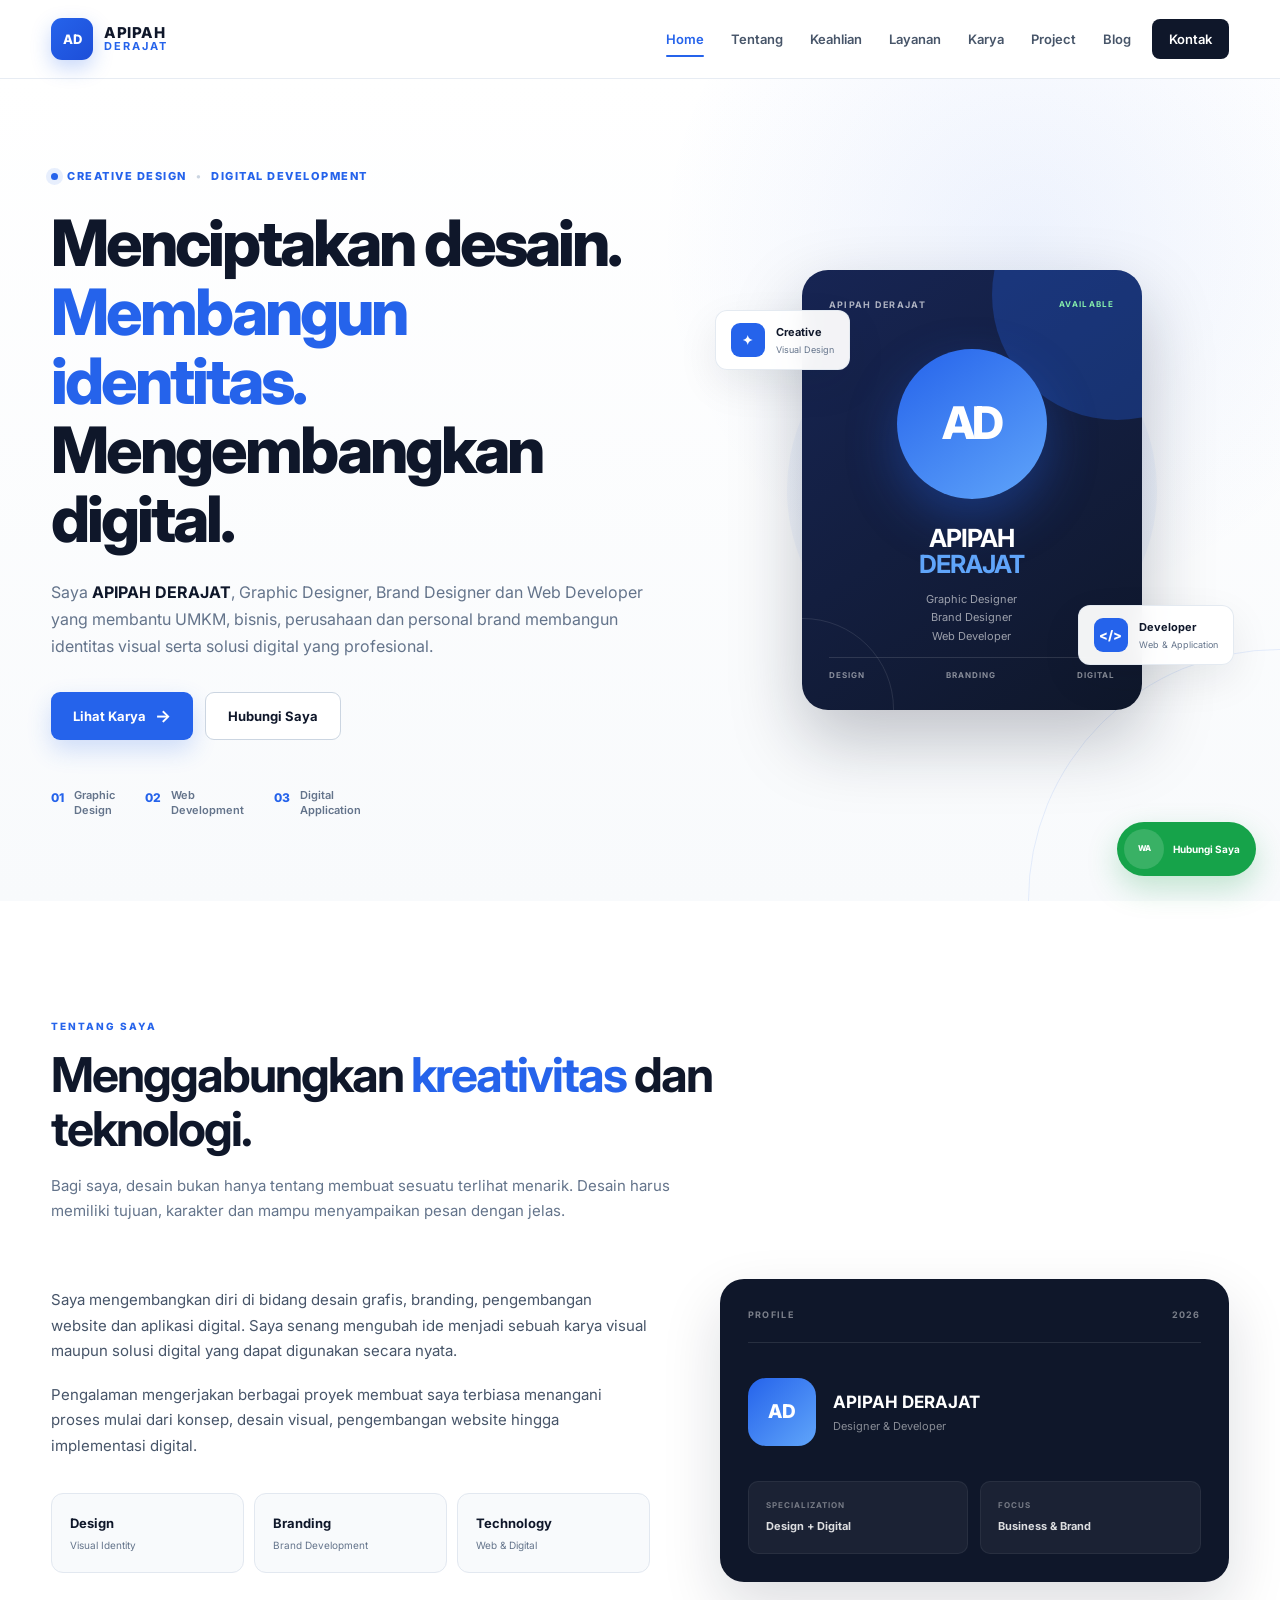
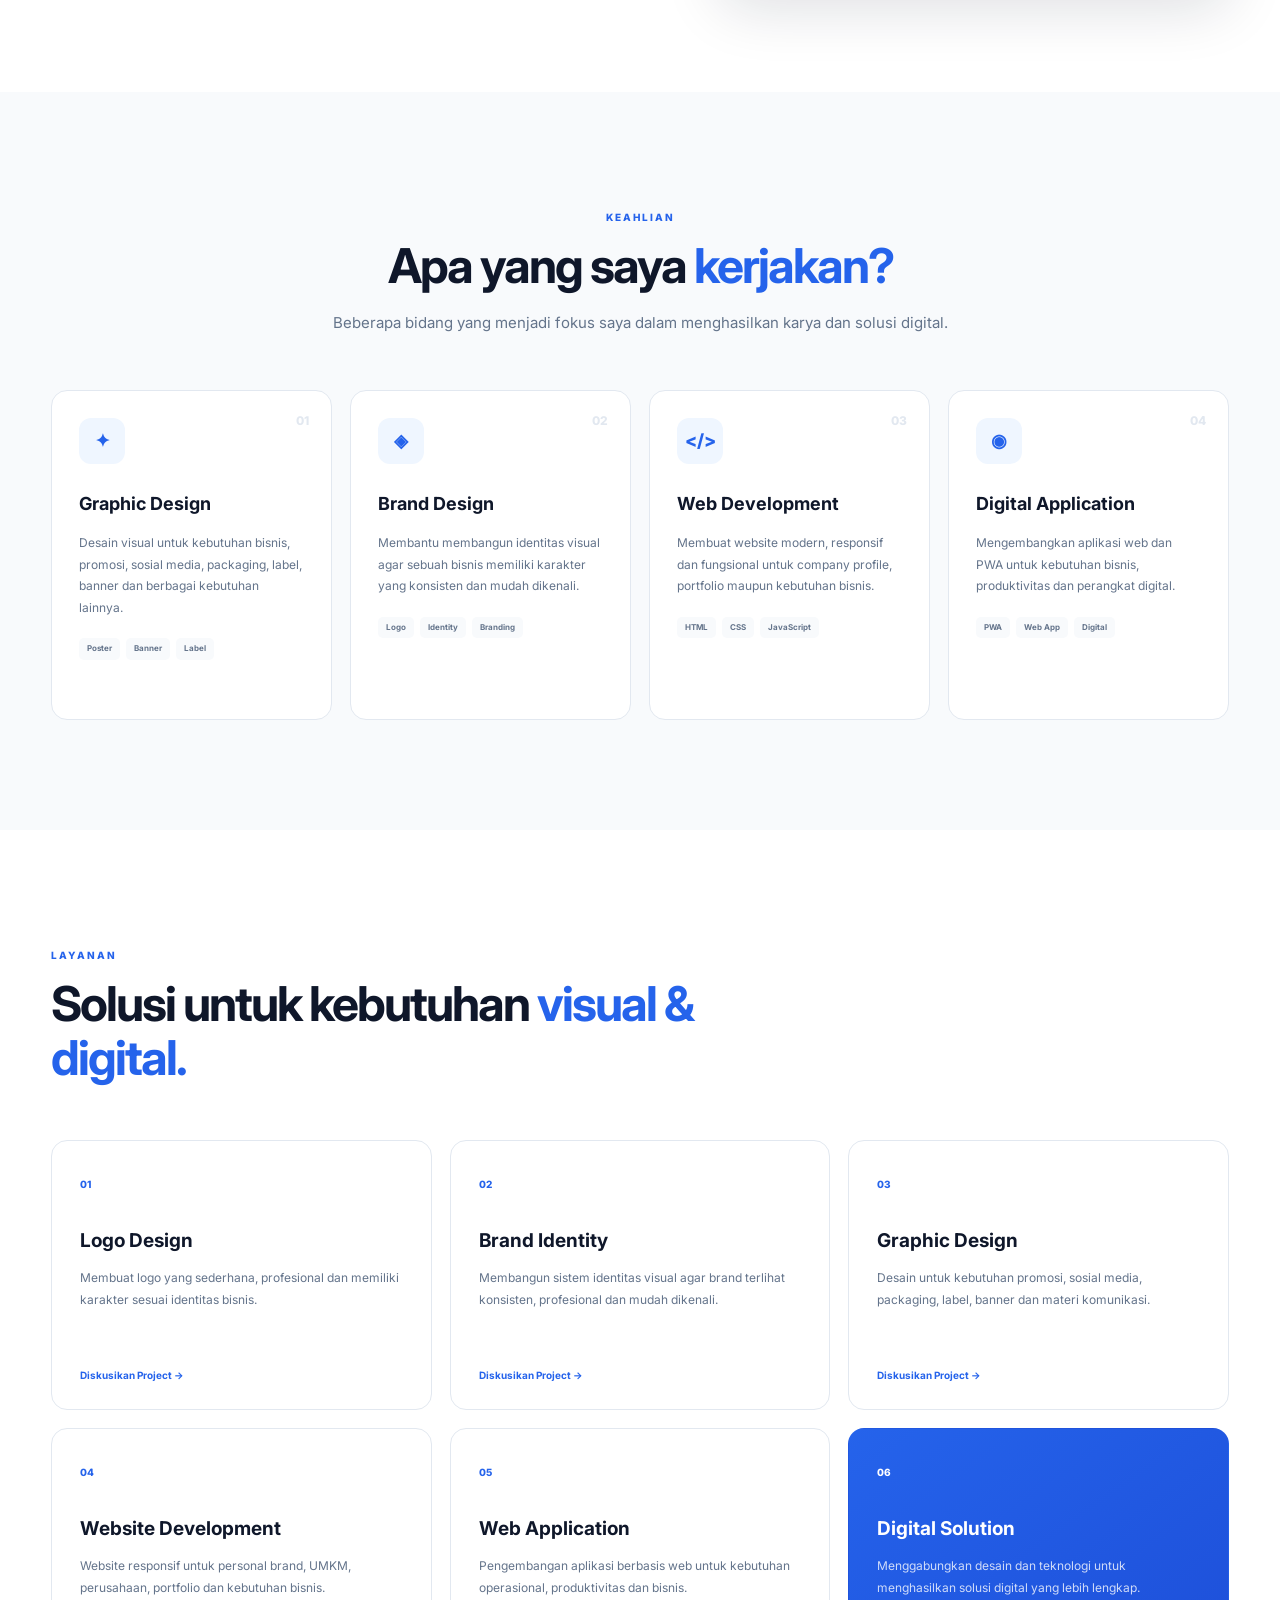
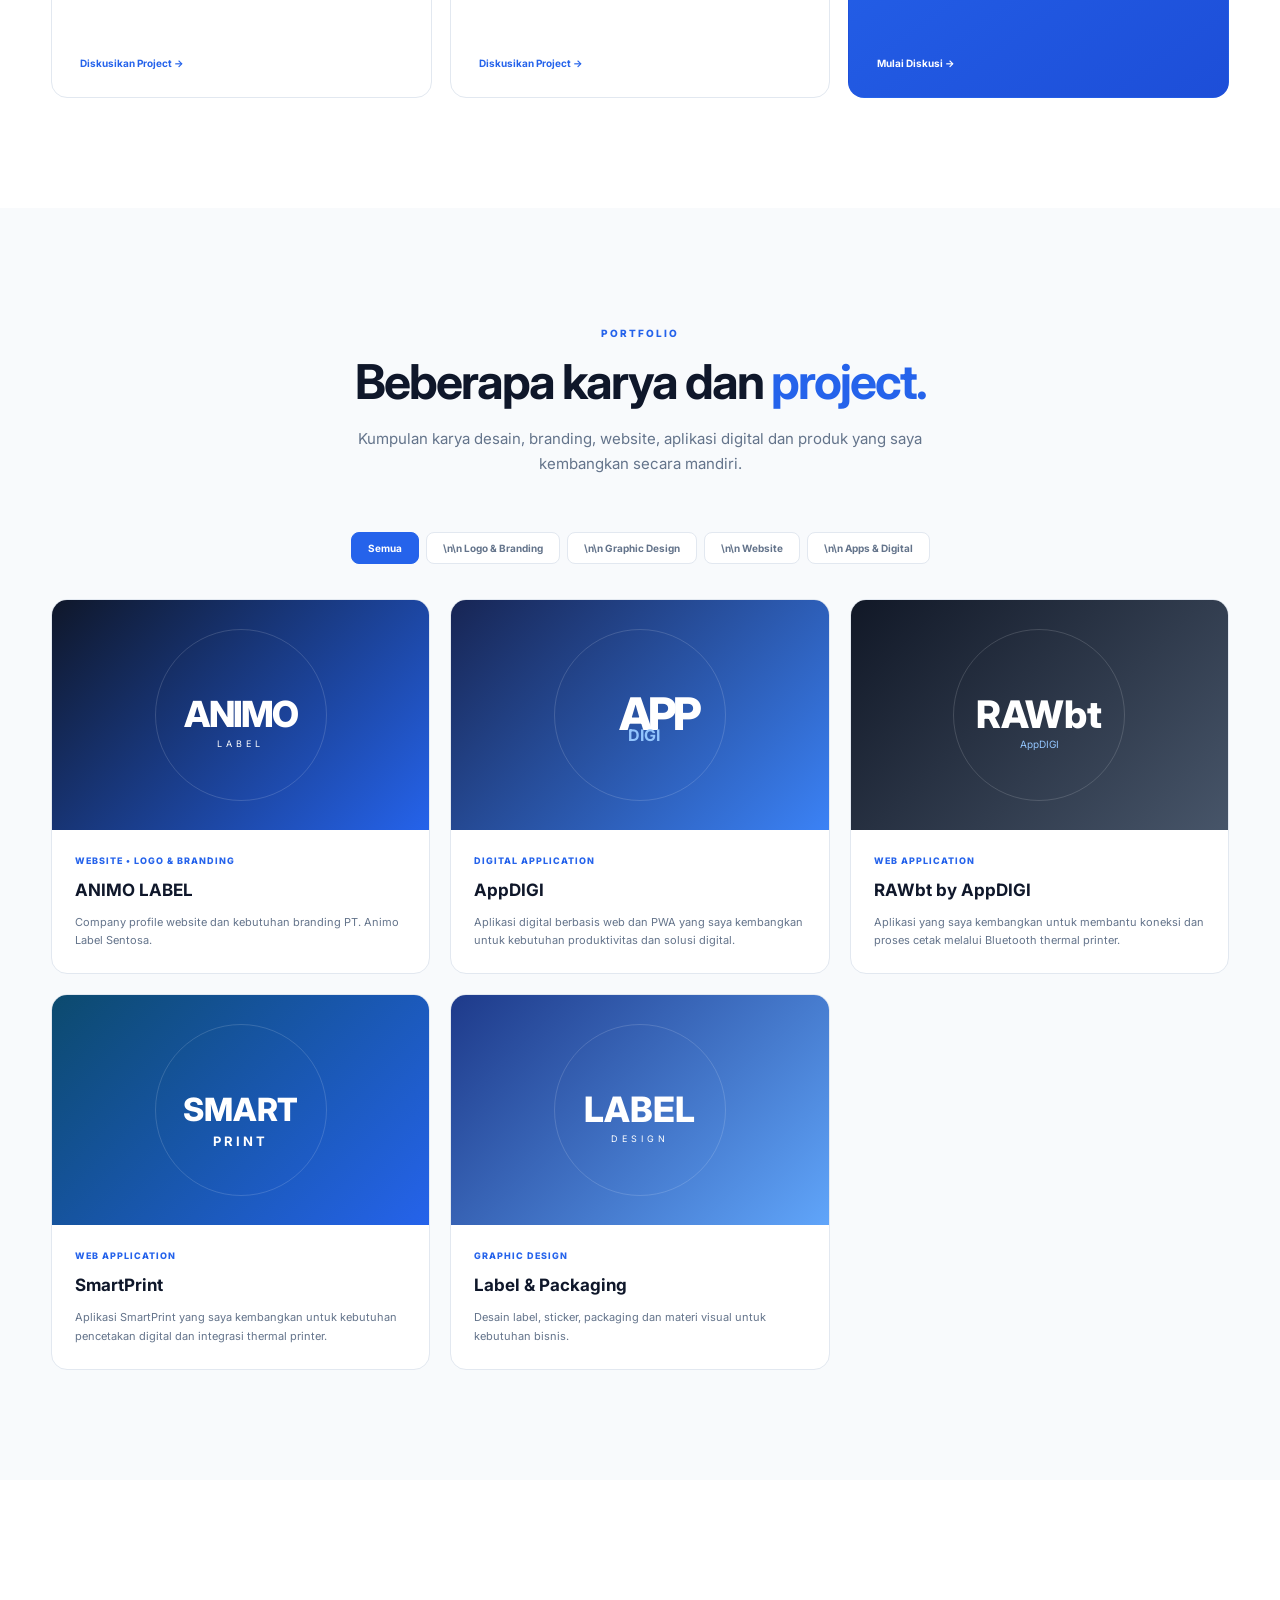
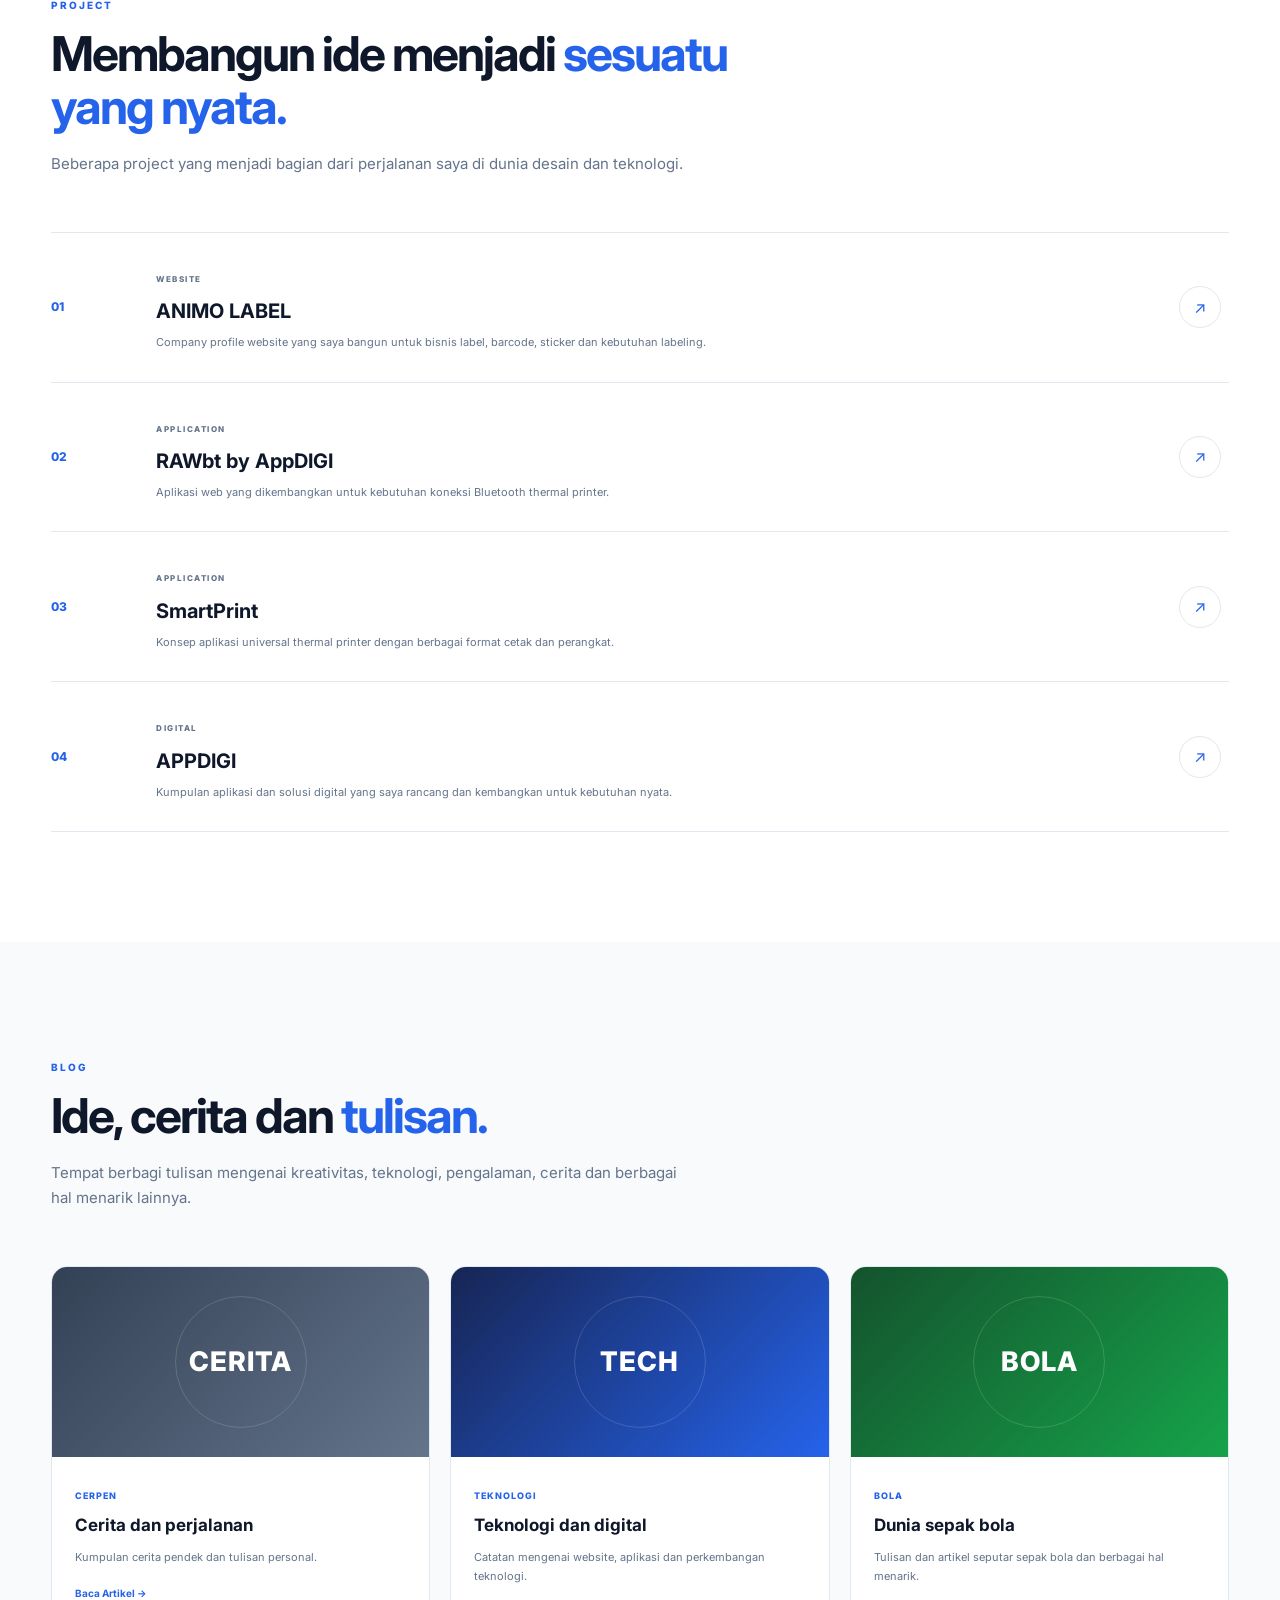
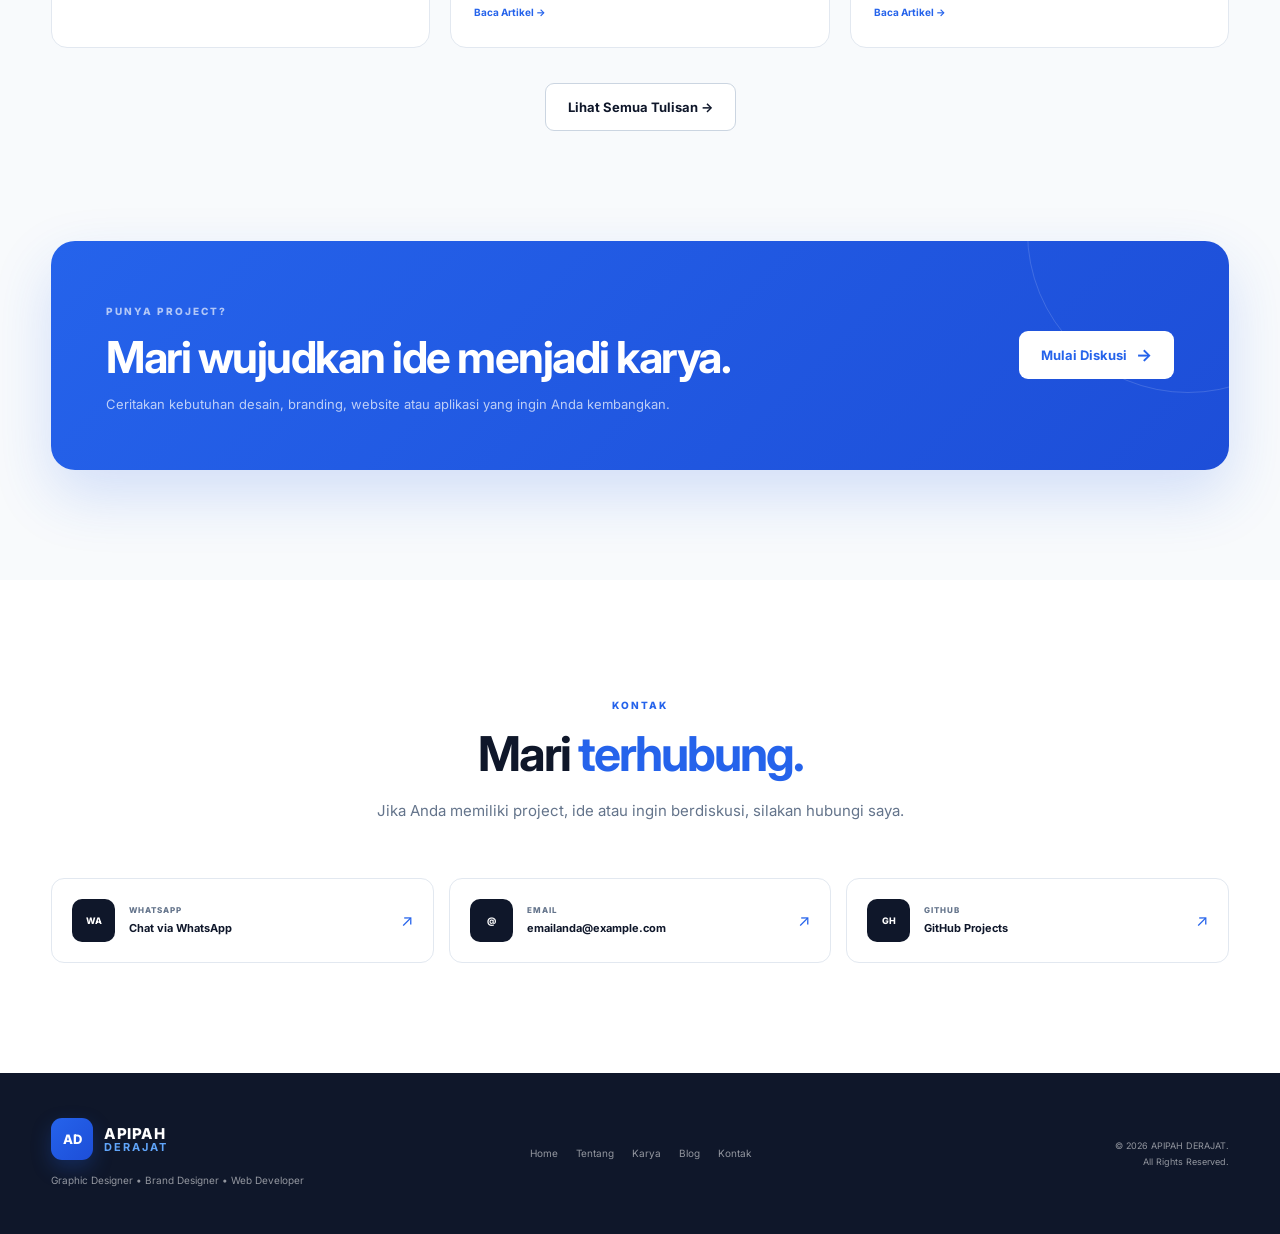
==== commit 31ac25a3: "Rename portfolio filters for clearer presentation" ====
--- a/index.html
+++ b/index.html
@@ -1006,30 +1006,22 @@
             </button>
 
             <button class="filter-btn"
-                    data-filter="logo">
-
-                Logo
+                    data-filter="logo">\n\n                Logo & Branding
 
             </button>
 
             <button class="filter-btn"
-                    data-filter="design">
-
-                Design
+                    data-filter="design">\n\n                Graphic Design
 
             </button>
 
             <button class="filter-btn"
-                    data-filter="web">
-
-                Web
+                    data-filter="web">\n\n                Website
 
             </button>
 
             <button class="filter-btn"
-                    data-filter="application">
-
-                Application
+                    data-filter="application">\n\n                Apps & Digital
 
             </button>
 
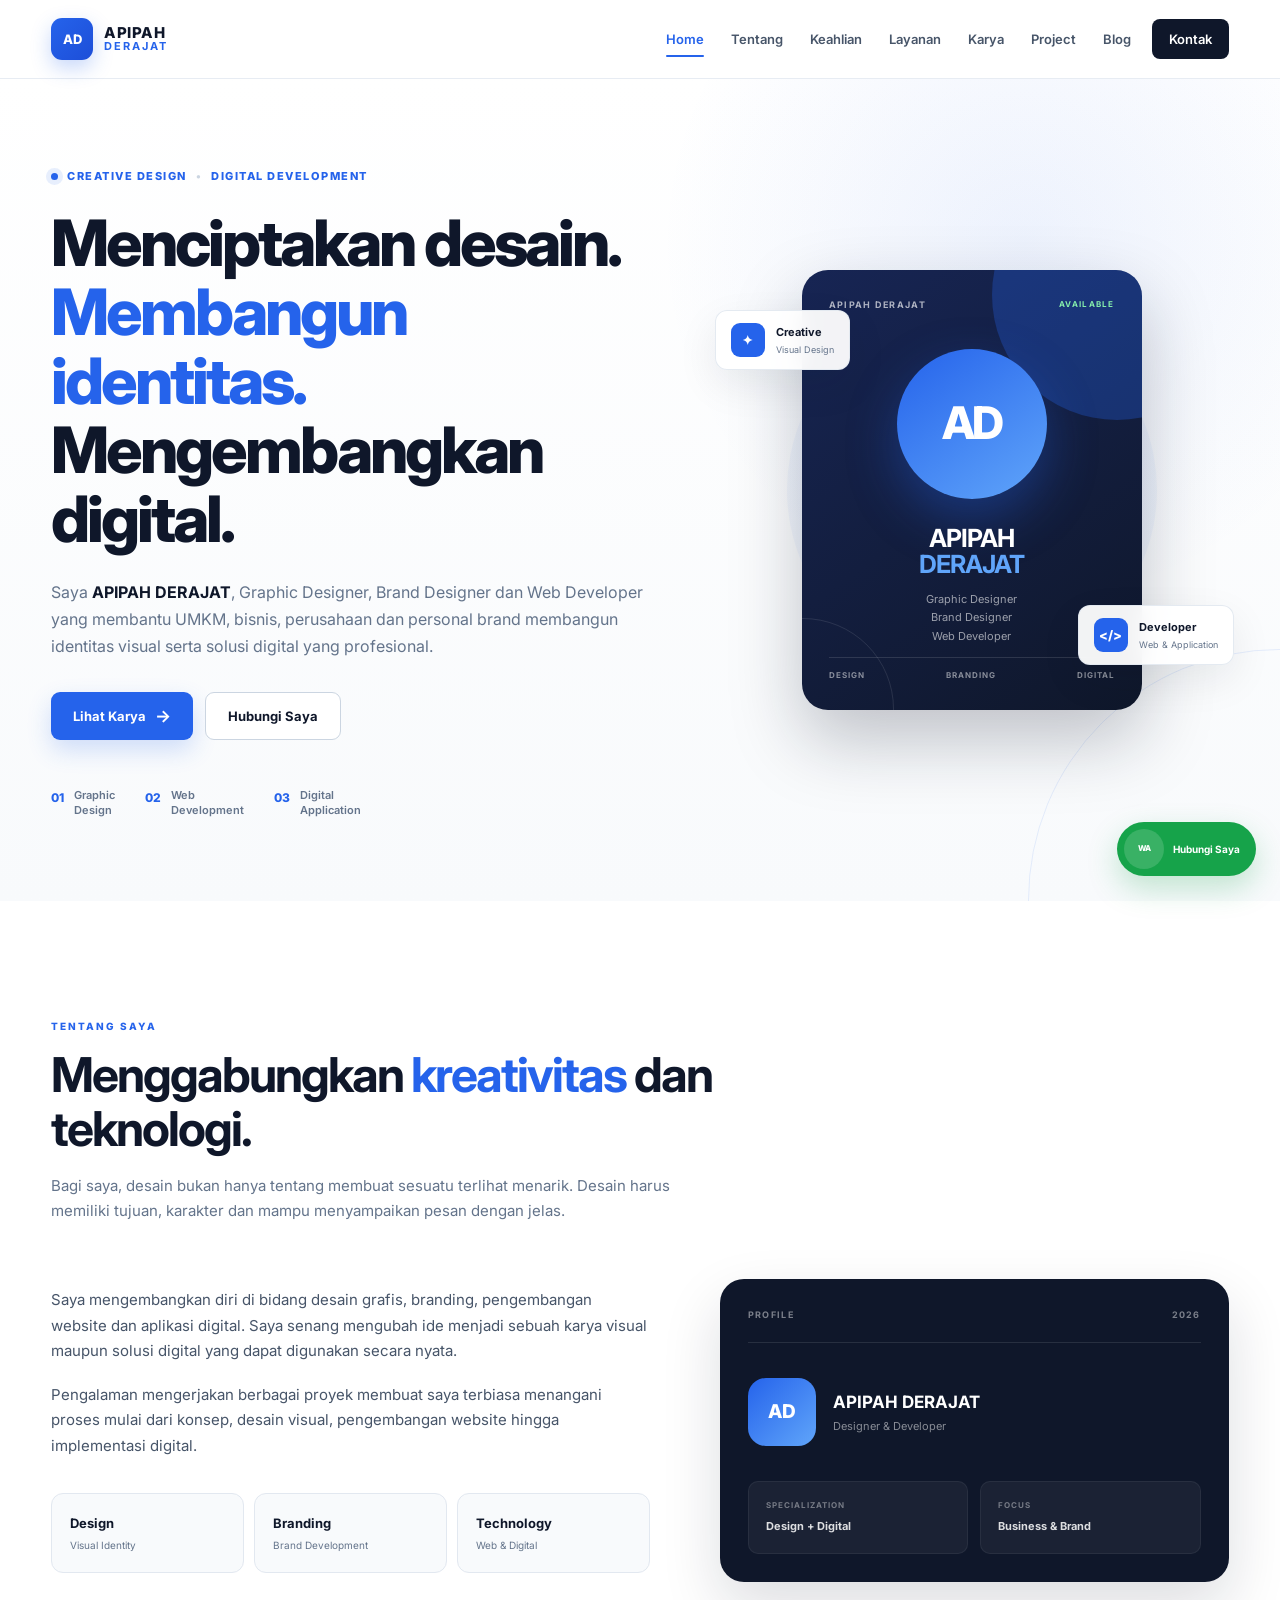
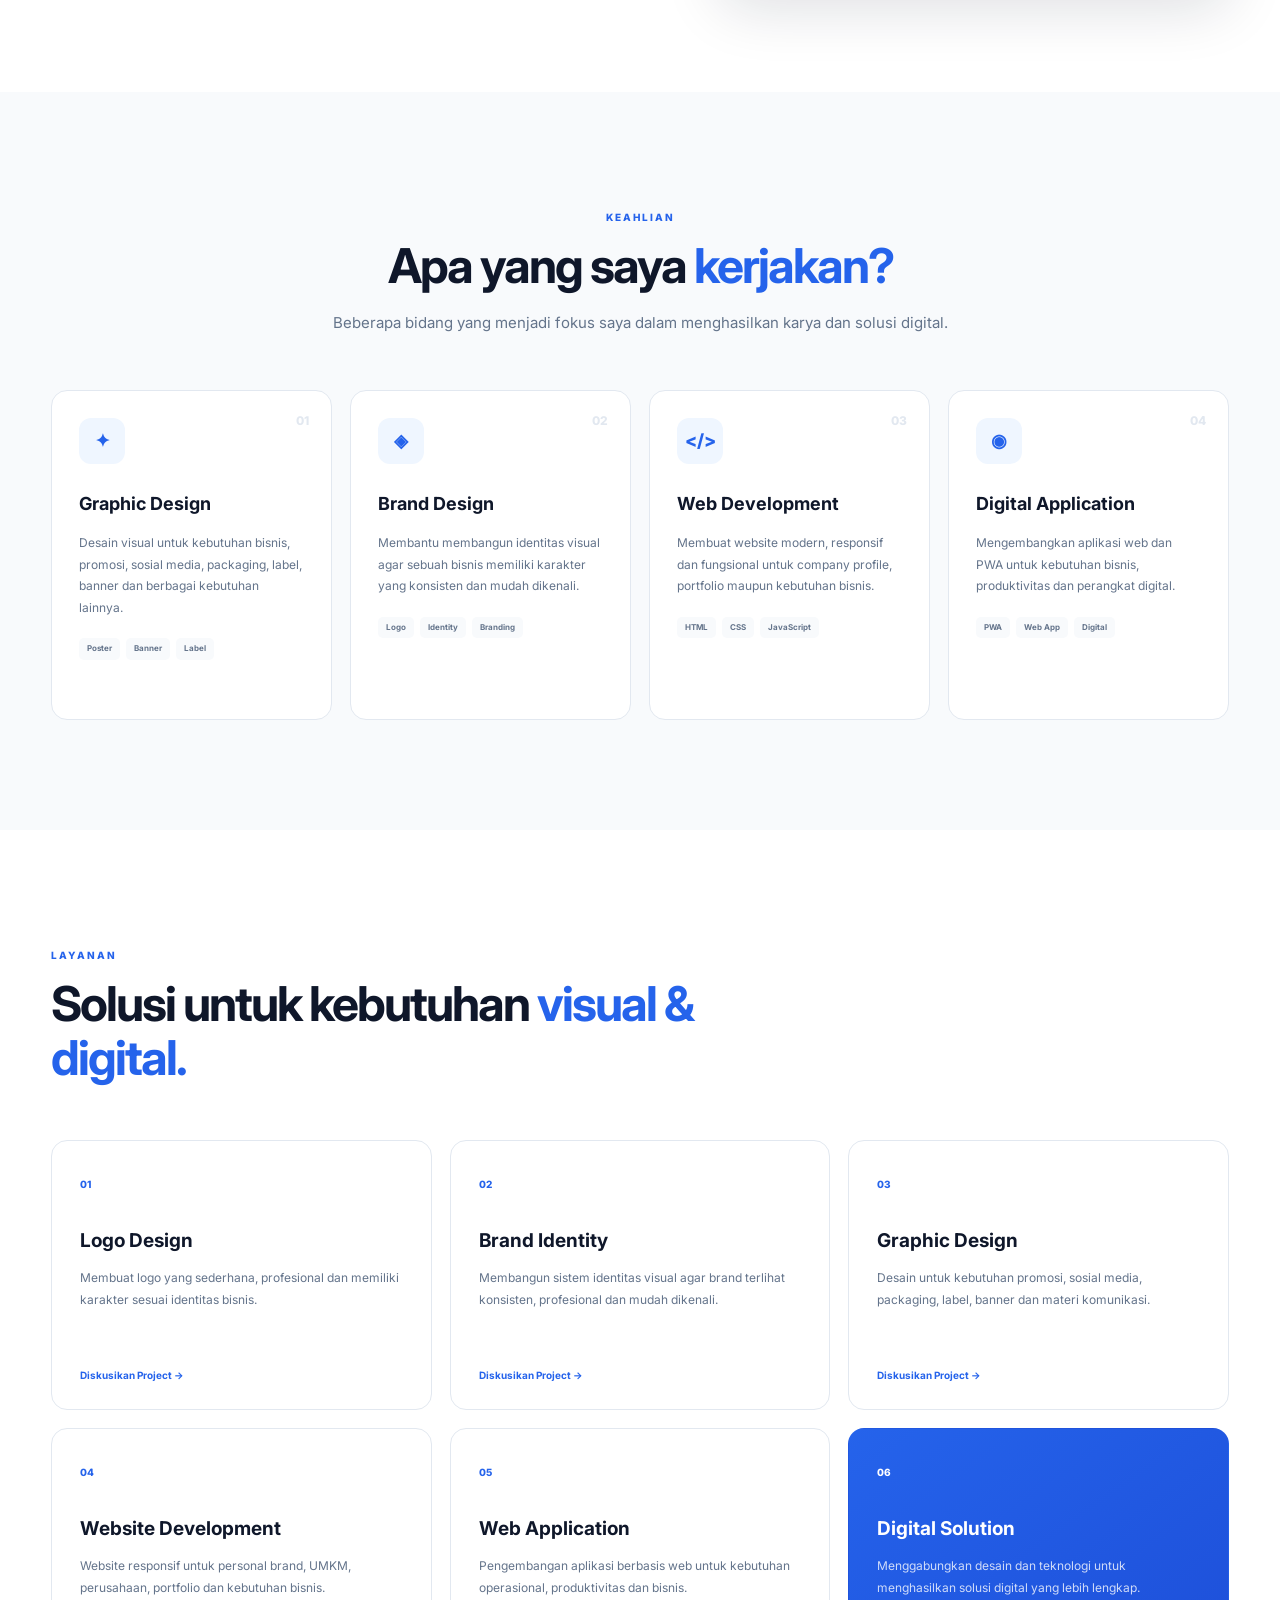
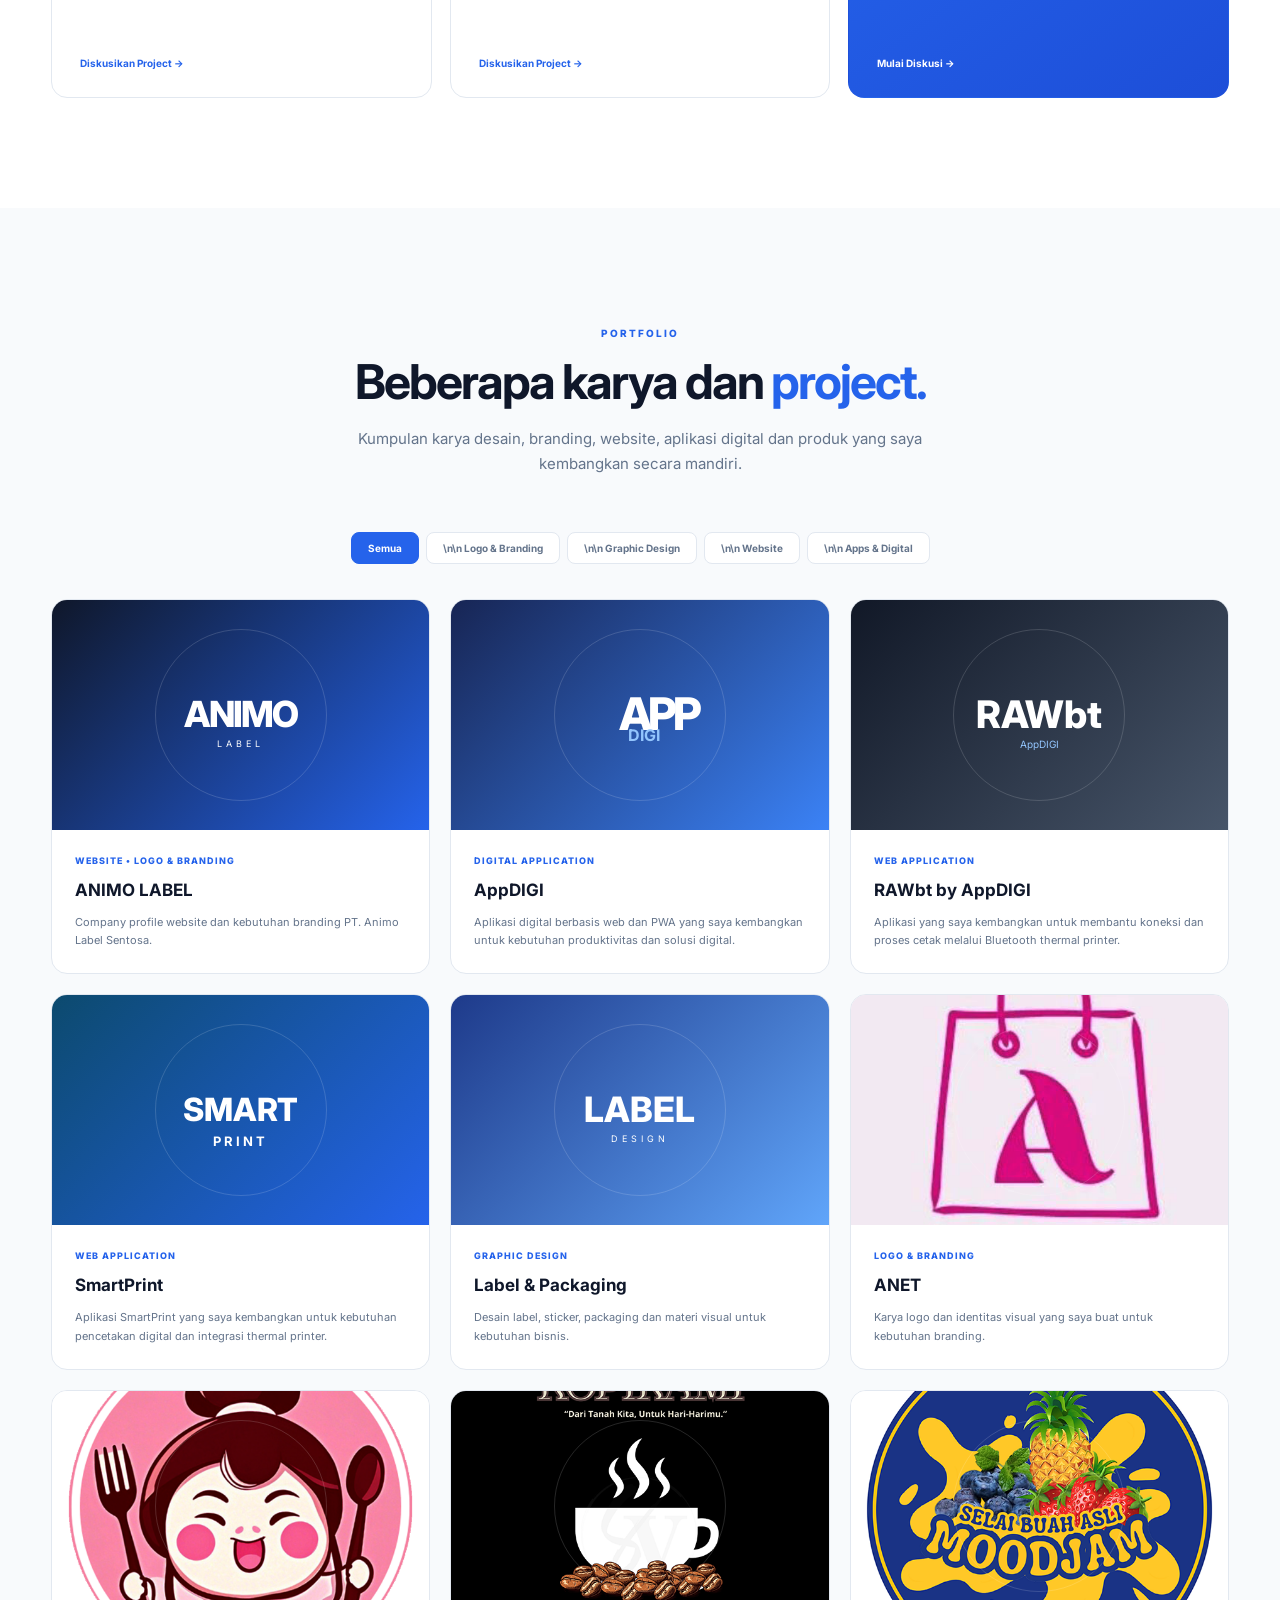
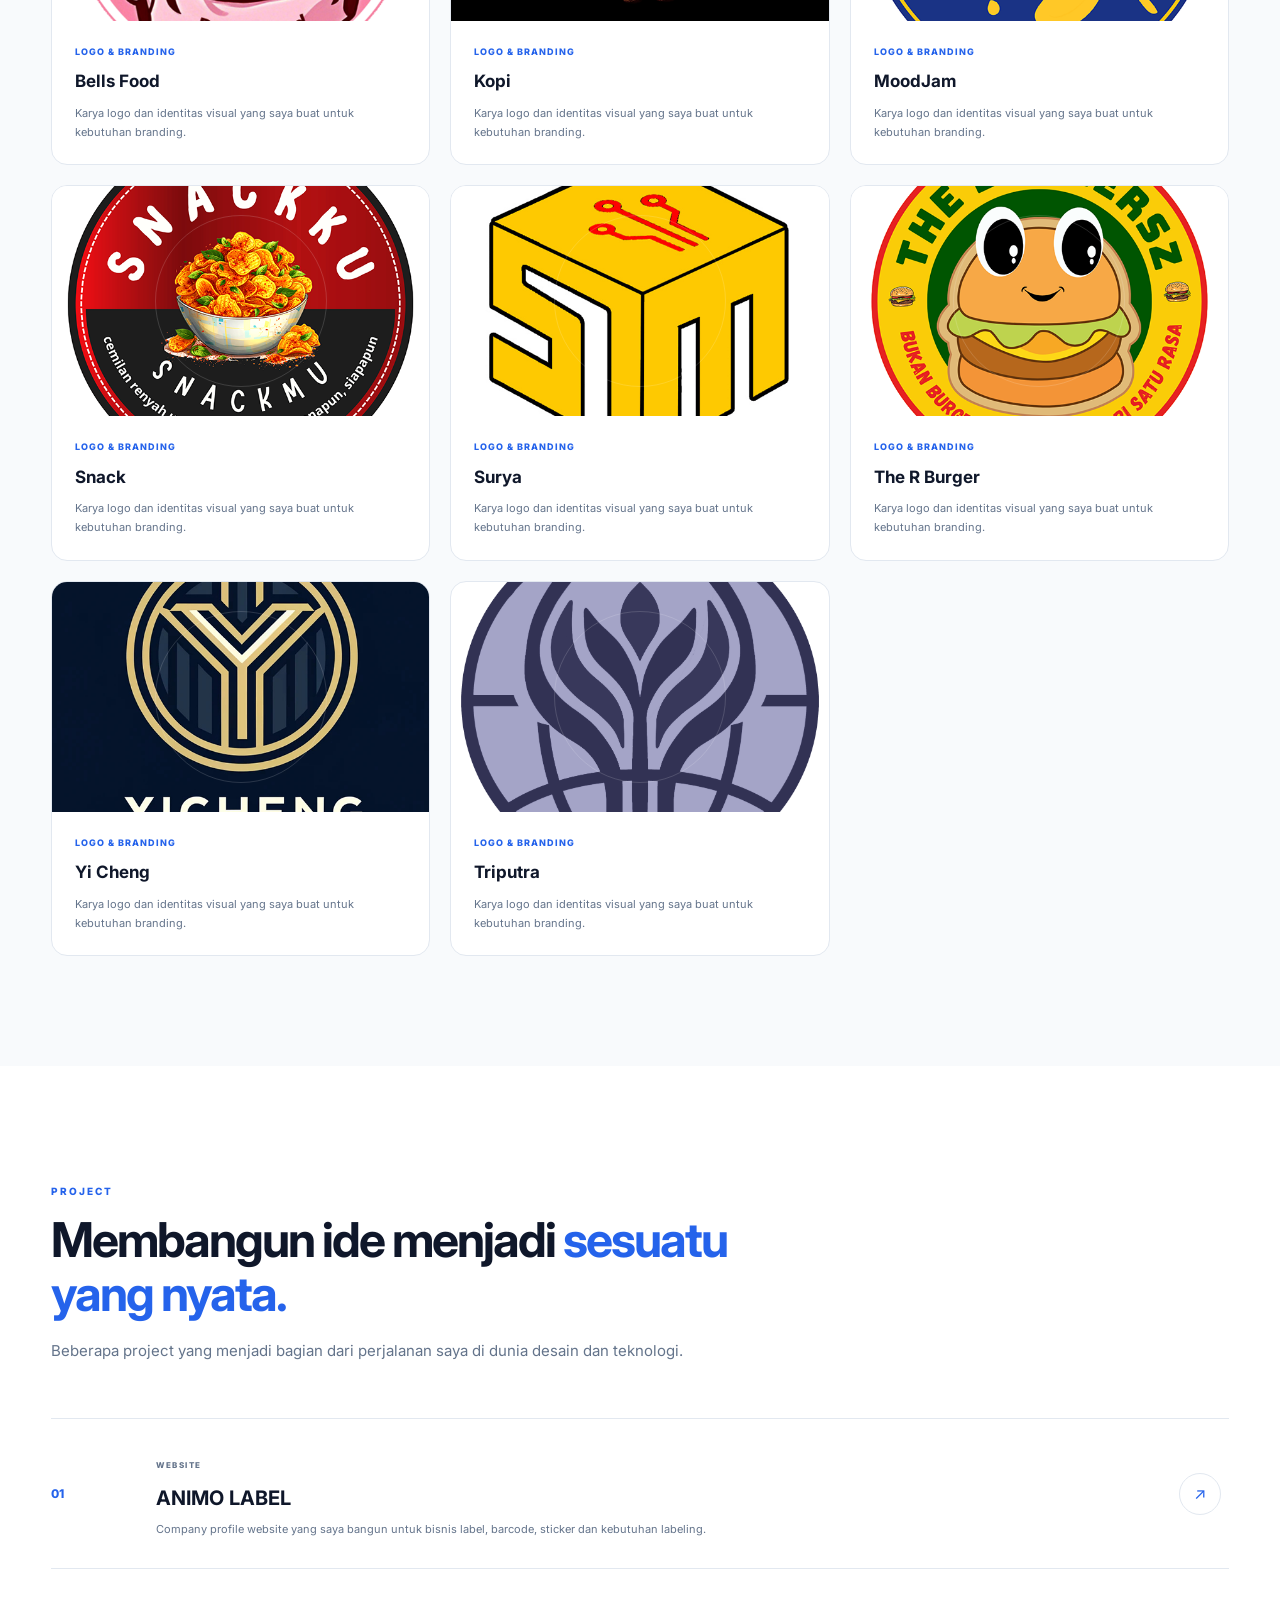
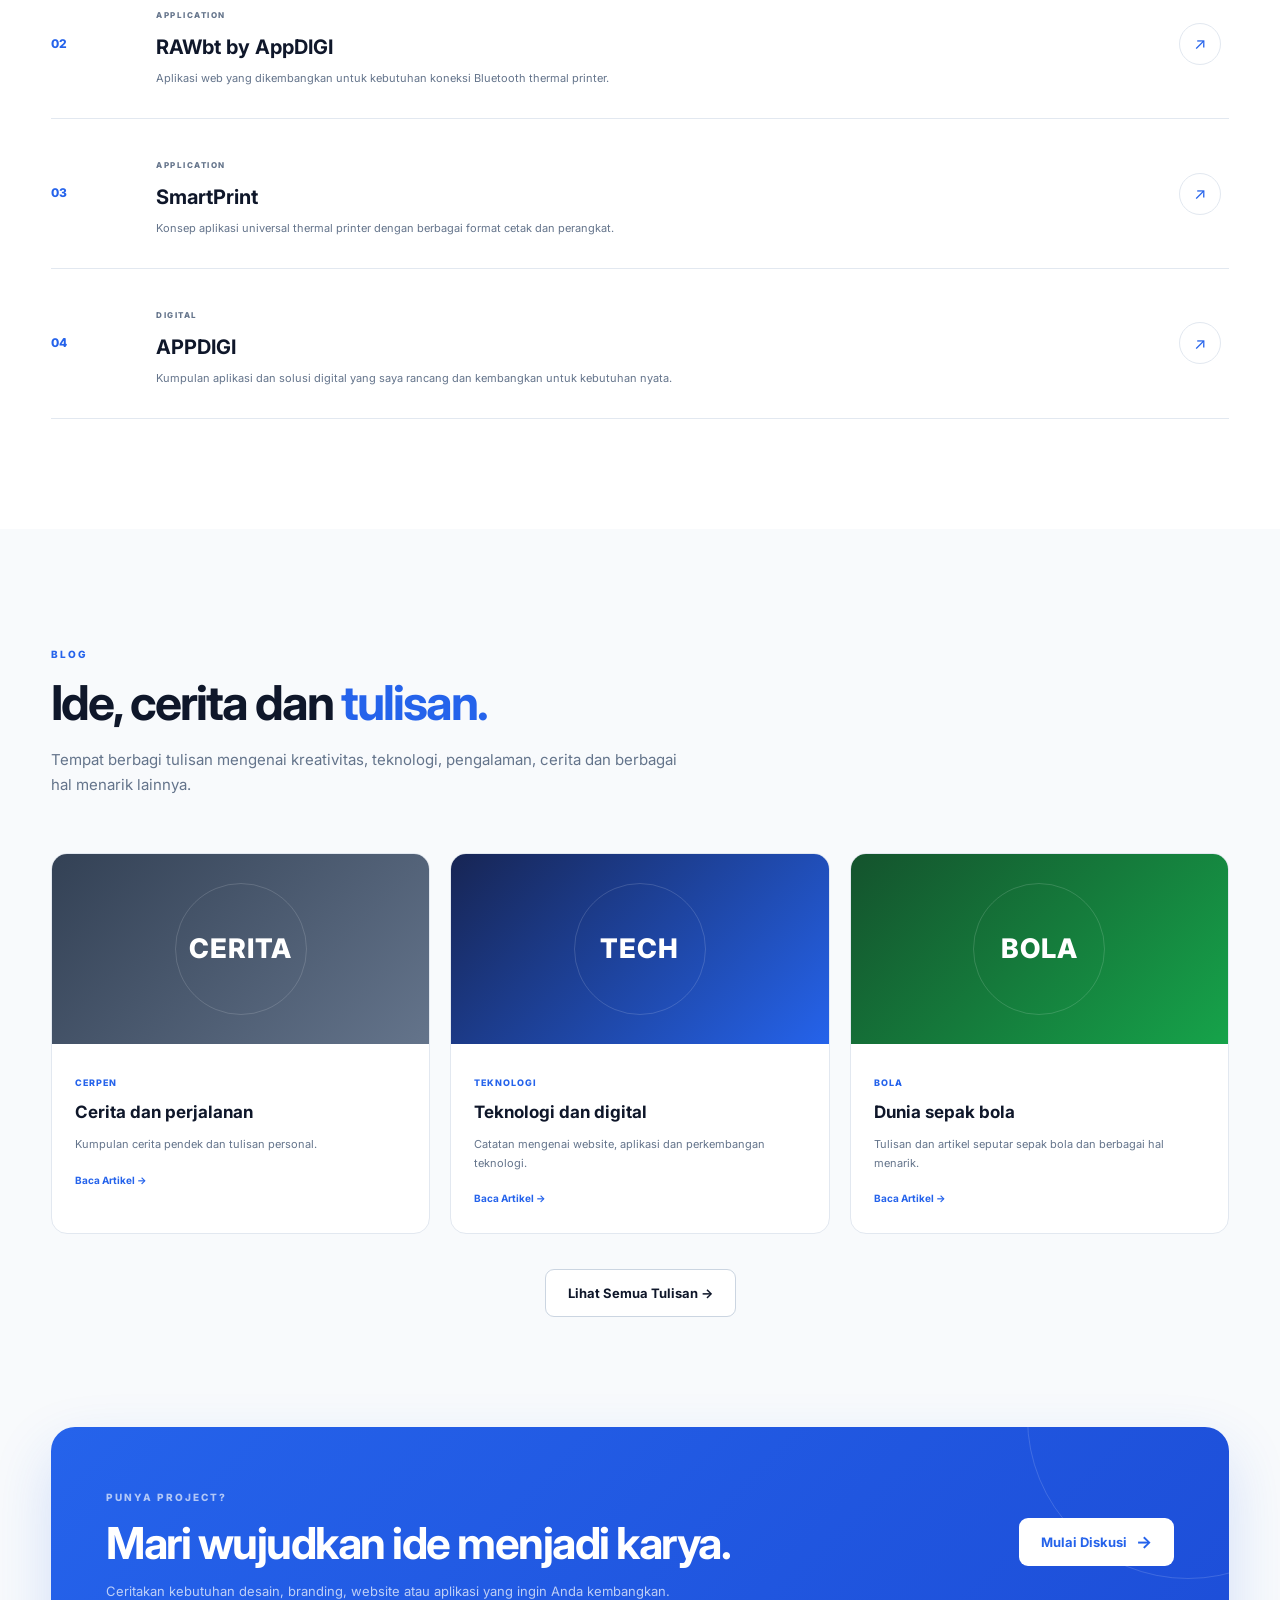
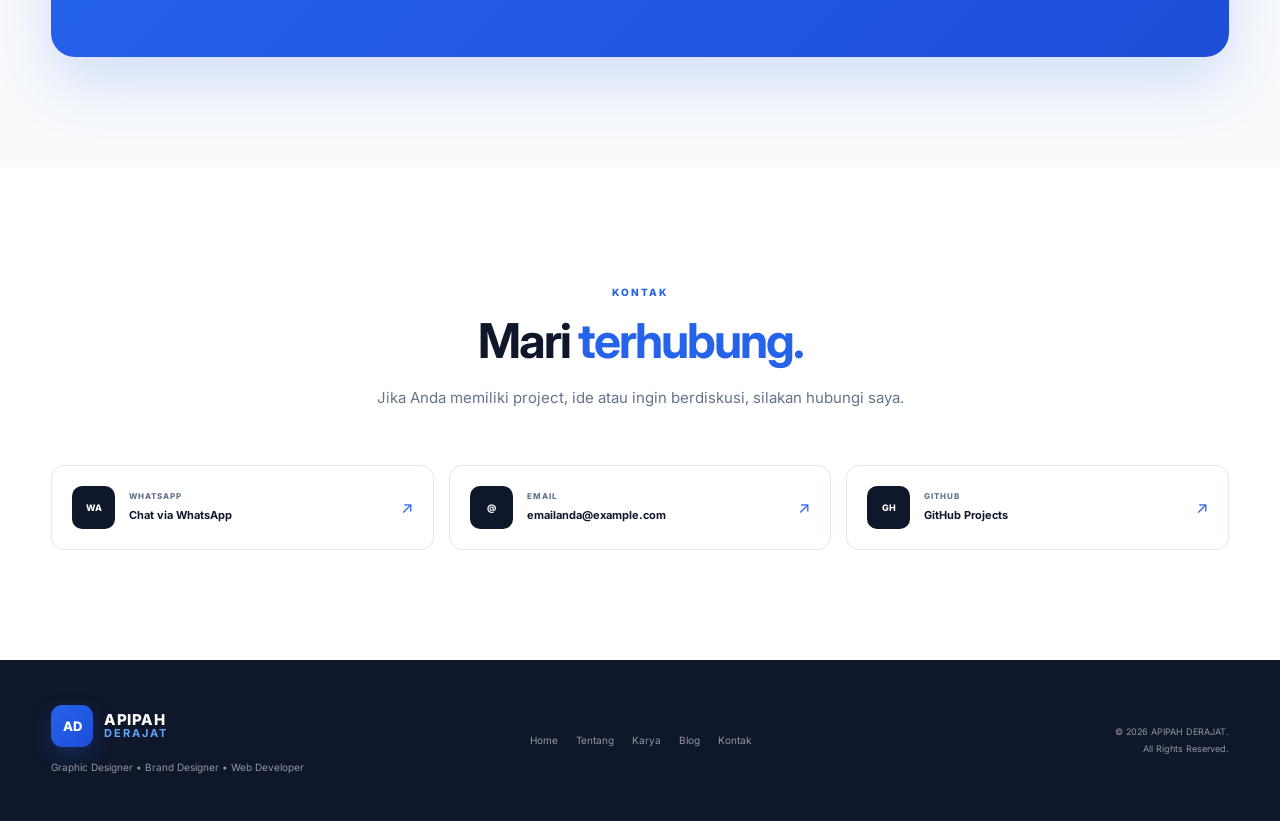
==== commit d79726db: "Add uploaded logo portfolio gallery" ====
--- a/index.html
+++ b/index.html
@@ -1237,6 +1237,217 @@
 
             </article>
 
+
+
+            <!-- LOGO & BRANDING WORKS -->
+
+            <article class="portfolio-card" data-category="logo">
+
+                <div class="portfolio-image portfolio-logo">
+                    <img src="assets/logo-anet.png" alt="ANET logo" loading="lazy">
+                </div>
+
+                <div class="portfolio-content">
+                    <div class="portfolio-meta">
+                        Logo & Branding
+                    </div>
+
+                    <h3>
+                        ANET
+                    </h3>
+
+                    <p>
+                        Karya logo dan identitas visual yang saya buat
+                        untuk kebutuhan branding.
+                    </p>
+                </div>
+
+            </article>
+
+            <article class="portfolio-card" data-category="logo">
+
+                <div class="portfolio-image portfolio-logo">
+                    <img src="assets/logo-bellsfood.png" alt="Bells Food logo" loading="lazy">
+                </div>
+
+                <div class="portfolio-content">
+                    <div class="portfolio-meta">
+                        Logo & Branding
+                    </div>
+
+                    <h3>
+                        Bells Food
+                    </h3>
+
+                    <p>
+                        Karya logo dan identitas visual yang saya buat
+                        untuk kebutuhan branding.
+                    </p>
+                </div>
+
+            </article>
+
+            <article class="portfolio-card" data-category="logo">
+
+                <div class="portfolio-image portfolio-logo">
+                    <img src="assets/logo-kopi.png" alt="Kopi logo" loading="lazy">
+                </div>
+
+                <div class="portfolio-content">
+                    <div class="portfolio-meta">
+                        Logo & Branding
+                    </div>
+
+                    <h3>
+                        Kopi
+                    </h3>
+
+                    <p>
+                        Karya logo dan identitas visual yang saya buat
+                        untuk kebutuhan branding.
+                    </p>
+                </div>
+
+            </article>
+
+            <article class="portfolio-card" data-category="logo">
+
+                <div class="portfolio-image portfolio-logo">
+                    <img src="assets/logo-moodjam.png" alt="MoodJam logo" loading="lazy">
+                </div>
+
+                <div class="portfolio-content">
+                    <div class="portfolio-meta">
+                        Logo & Branding
+                    </div>
+
+                    <h3>
+                        MoodJam
+                    </h3>
+
+                    <p>
+                        Karya logo dan identitas visual yang saya buat
+                        untuk kebutuhan branding.
+                    </p>
+                </div>
+
+            </article>
+
+            <article class="portfolio-card" data-category="logo">
+
+                <div class="portfolio-image portfolio-logo">
+                    <img src="assets/logo-snack.png" alt="Snack logo" loading="lazy">
+                </div>
+
+                <div class="portfolio-content">
+                    <div class="portfolio-meta">
+                        Logo & Branding
+                    </div>
+
+                    <h3>
+                        Snack
+                    </h3>
+
+                    <p>
+                        Karya logo dan identitas visual yang saya buat
+                        untuk kebutuhan branding.
+                    </p>
+                </div>
+
+            </article>
+
+            <article class="portfolio-card" data-category="logo">
+
+                <div class="portfolio-image portfolio-logo">
+                    <img src="assets/logo-surya.png" alt="Surya logo" loading="lazy">
+                </div>
+
+                <div class="portfolio-content">
+                    <div class="portfolio-meta">
+                        Logo & Branding
+                    </div>
+
+                    <h3>
+                        Surya
+                    </h3>
+
+                    <p>
+                        Karya logo dan identitas visual yang saya buat
+                        untuk kebutuhan branding.
+                    </p>
+                </div>
+
+            </article>
+
+            <article class="portfolio-card" data-category="logo">
+
+                <div class="portfolio-image portfolio-logo">
+                    <img src="assets/logo-therburger.png" alt="The R Burger logo" loading="lazy">
+                </div>
+
+                <div class="portfolio-content">
+                    <div class="portfolio-meta">
+                        Logo & Branding
+                    </div>
+
+                    <h3>
+                        The R Burger
+                    </h3>
+
+                    <p>
+                        Karya logo dan identitas visual yang saya buat
+                        untuk kebutuhan branding.
+                    </p>
+                </div>
+
+            </article>
+
+            <article class="portfolio-card" data-category="logo">
+
+                <div class="portfolio-image portfolio-logo">
+                    <img src="assets/logo-yicheng.png" alt="Yi Cheng logo" loading="lazy">
+                </div>
+
+                <div class="portfolio-content">
+                    <div class="portfolio-meta">
+                        Logo & Branding
+                    </div>
+
+                    <h3>
+                        Yi Cheng
+                    </h3>
+
+                    <p>
+                        Karya logo dan identitas visual yang saya buat
+                        untuk kebutuhan branding.
+                    </p>
+                </div>
+
+            </article>
+
+            <article class="portfolio-card" data-category="logo">
+
+                <div class="portfolio-image portfolio-logo">
+                    <img src="assets/logo- triputra.png" alt="Triputra logo" loading="lazy">
+                </div>
+
+                <div class="portfolio-content">
+                    <div class="portfolio-meta">
+                        Logo & Branding
+                    </div>
+
+                    <h3>
+                        Triputra
+                    </h3>
+
+                    <p>
+                        Karya logo dan identitas visual yang saya buat
+                        untuk kebutuhan branding.
+                    </p>
+                </div>
+
+            </article>
+
         </div>
 
     </div>
